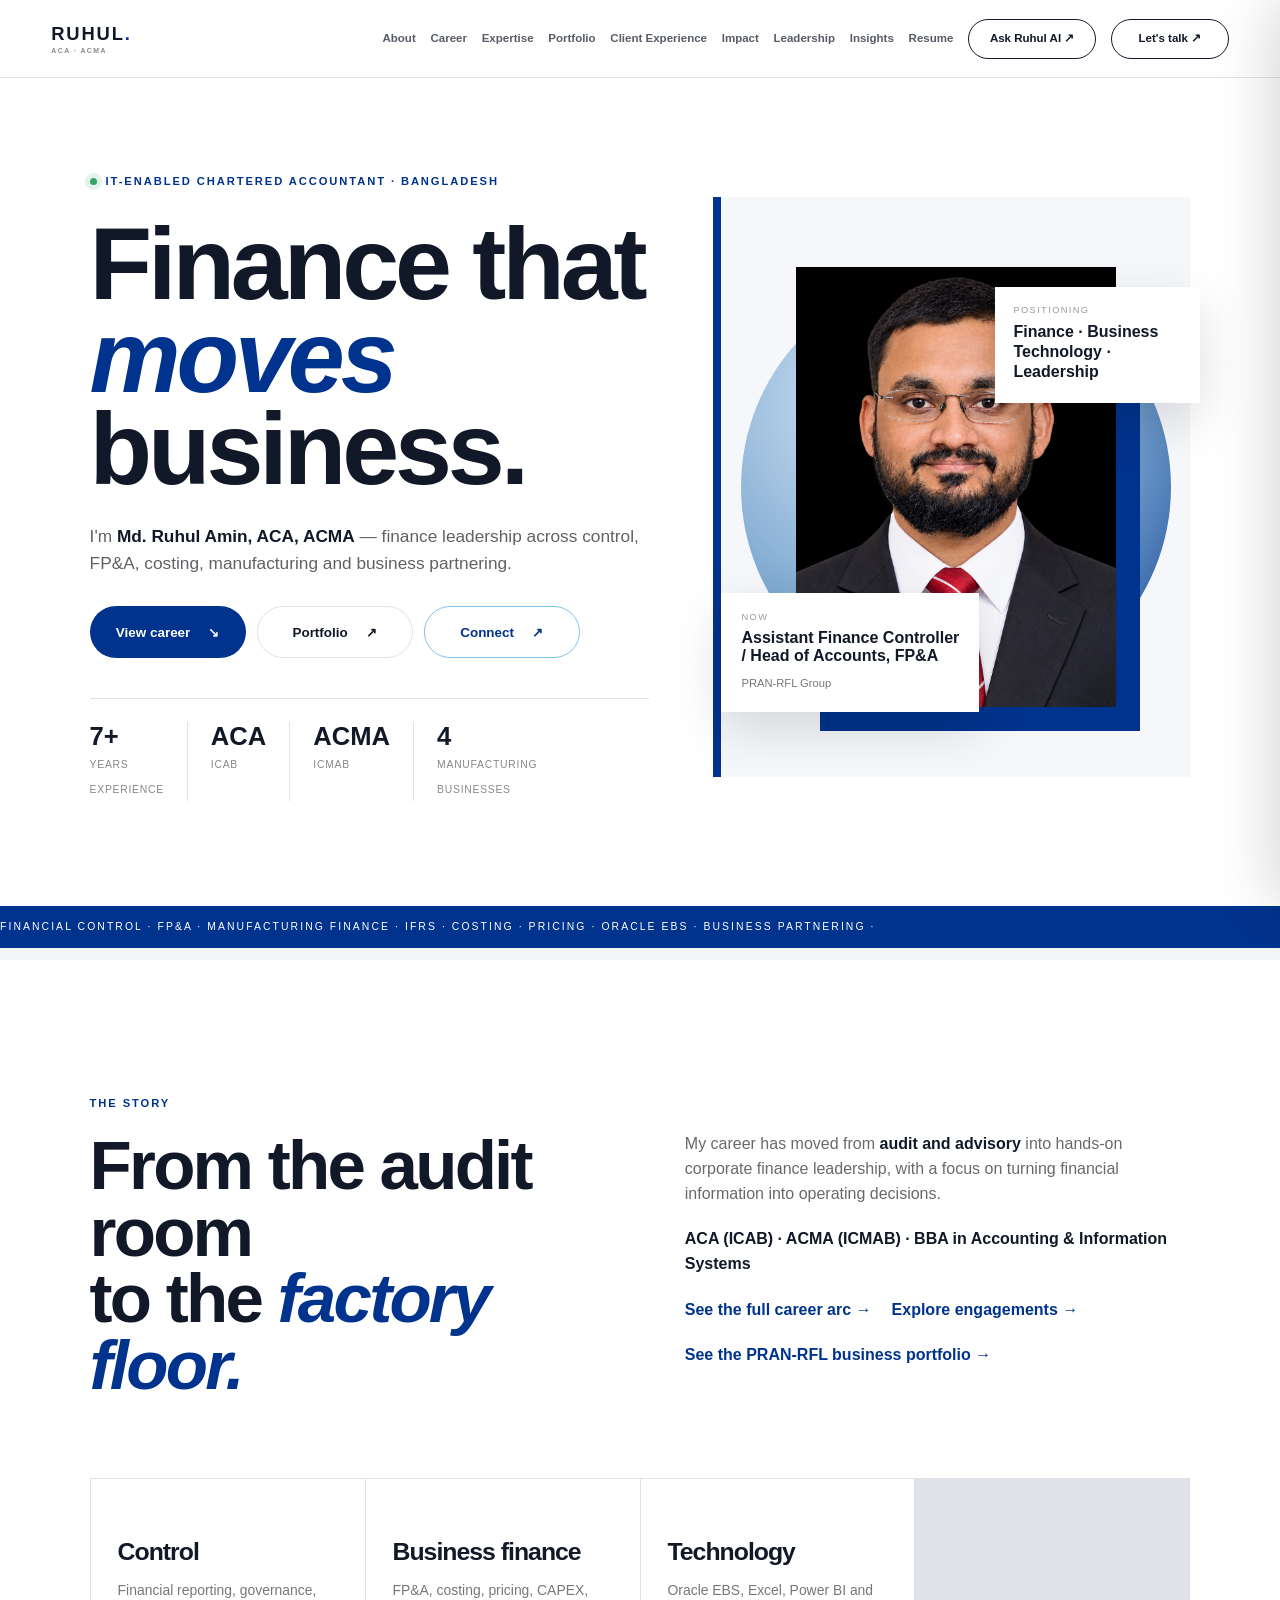
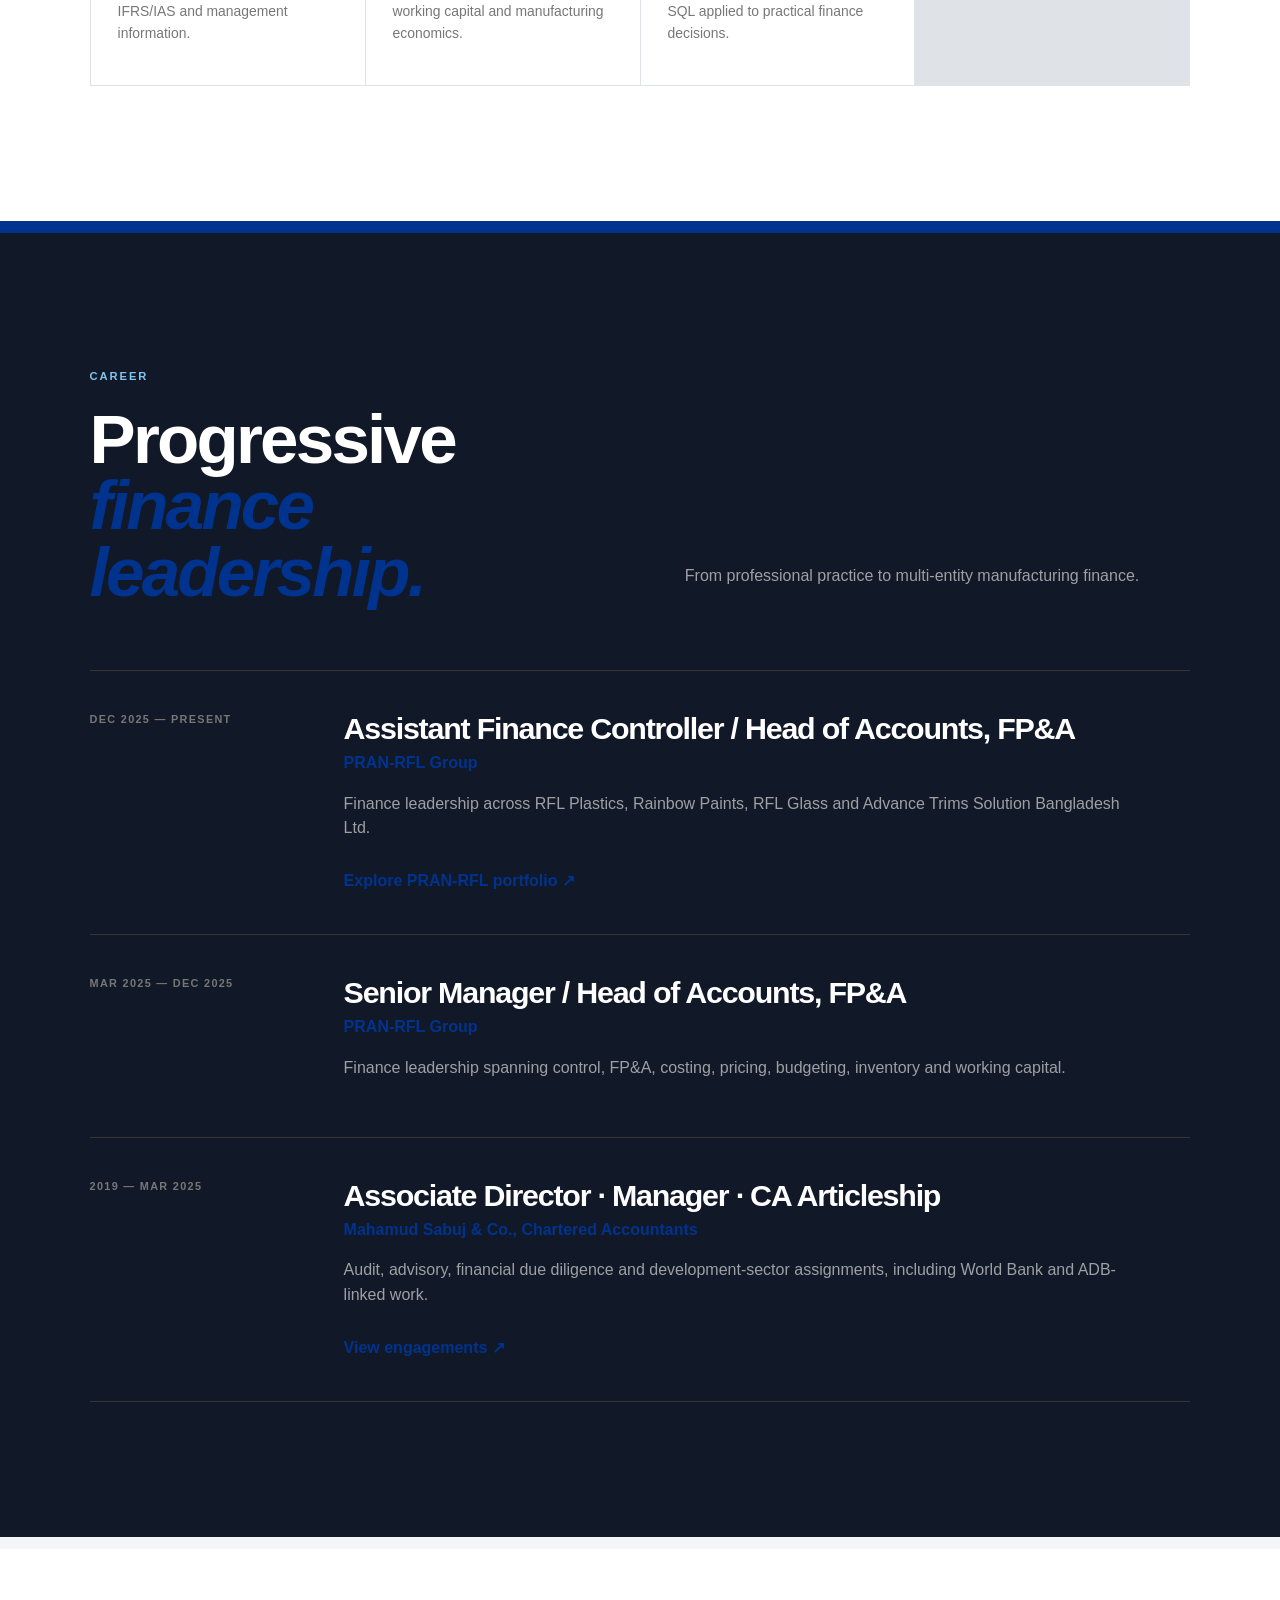
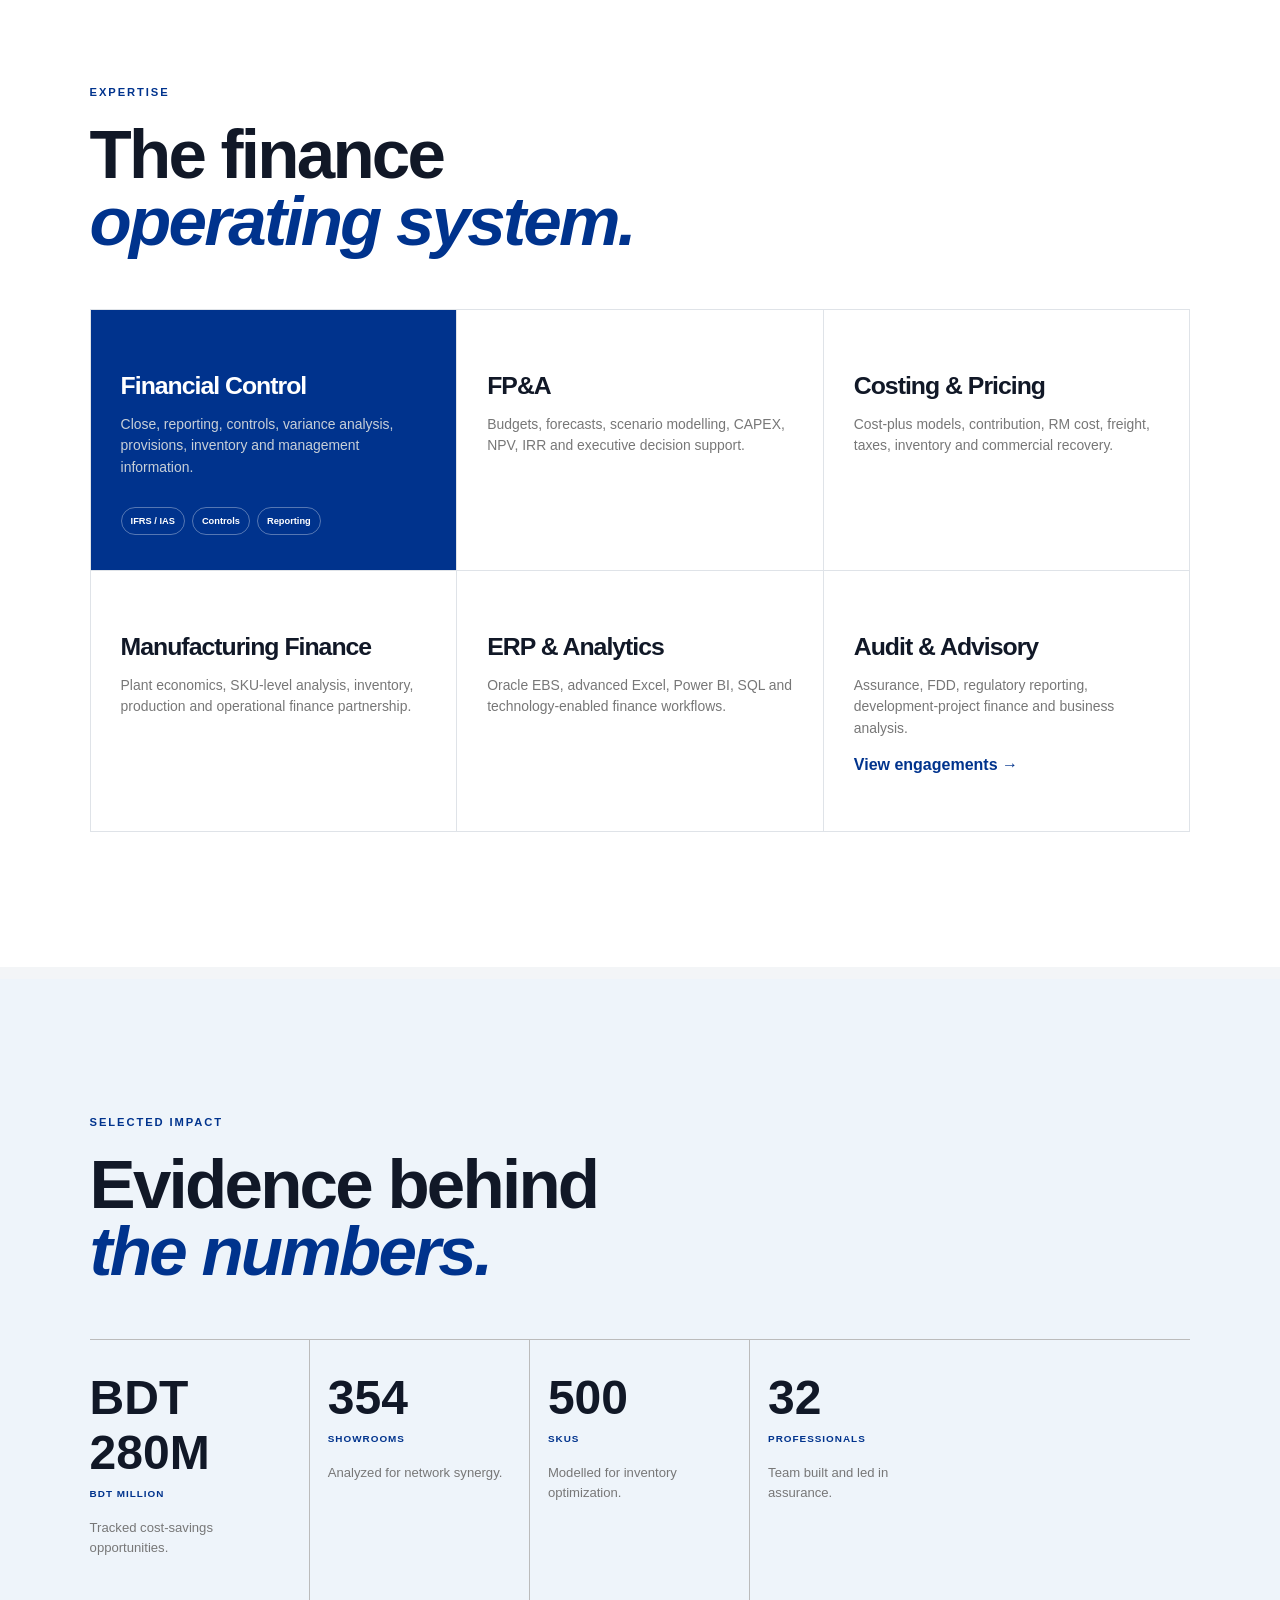
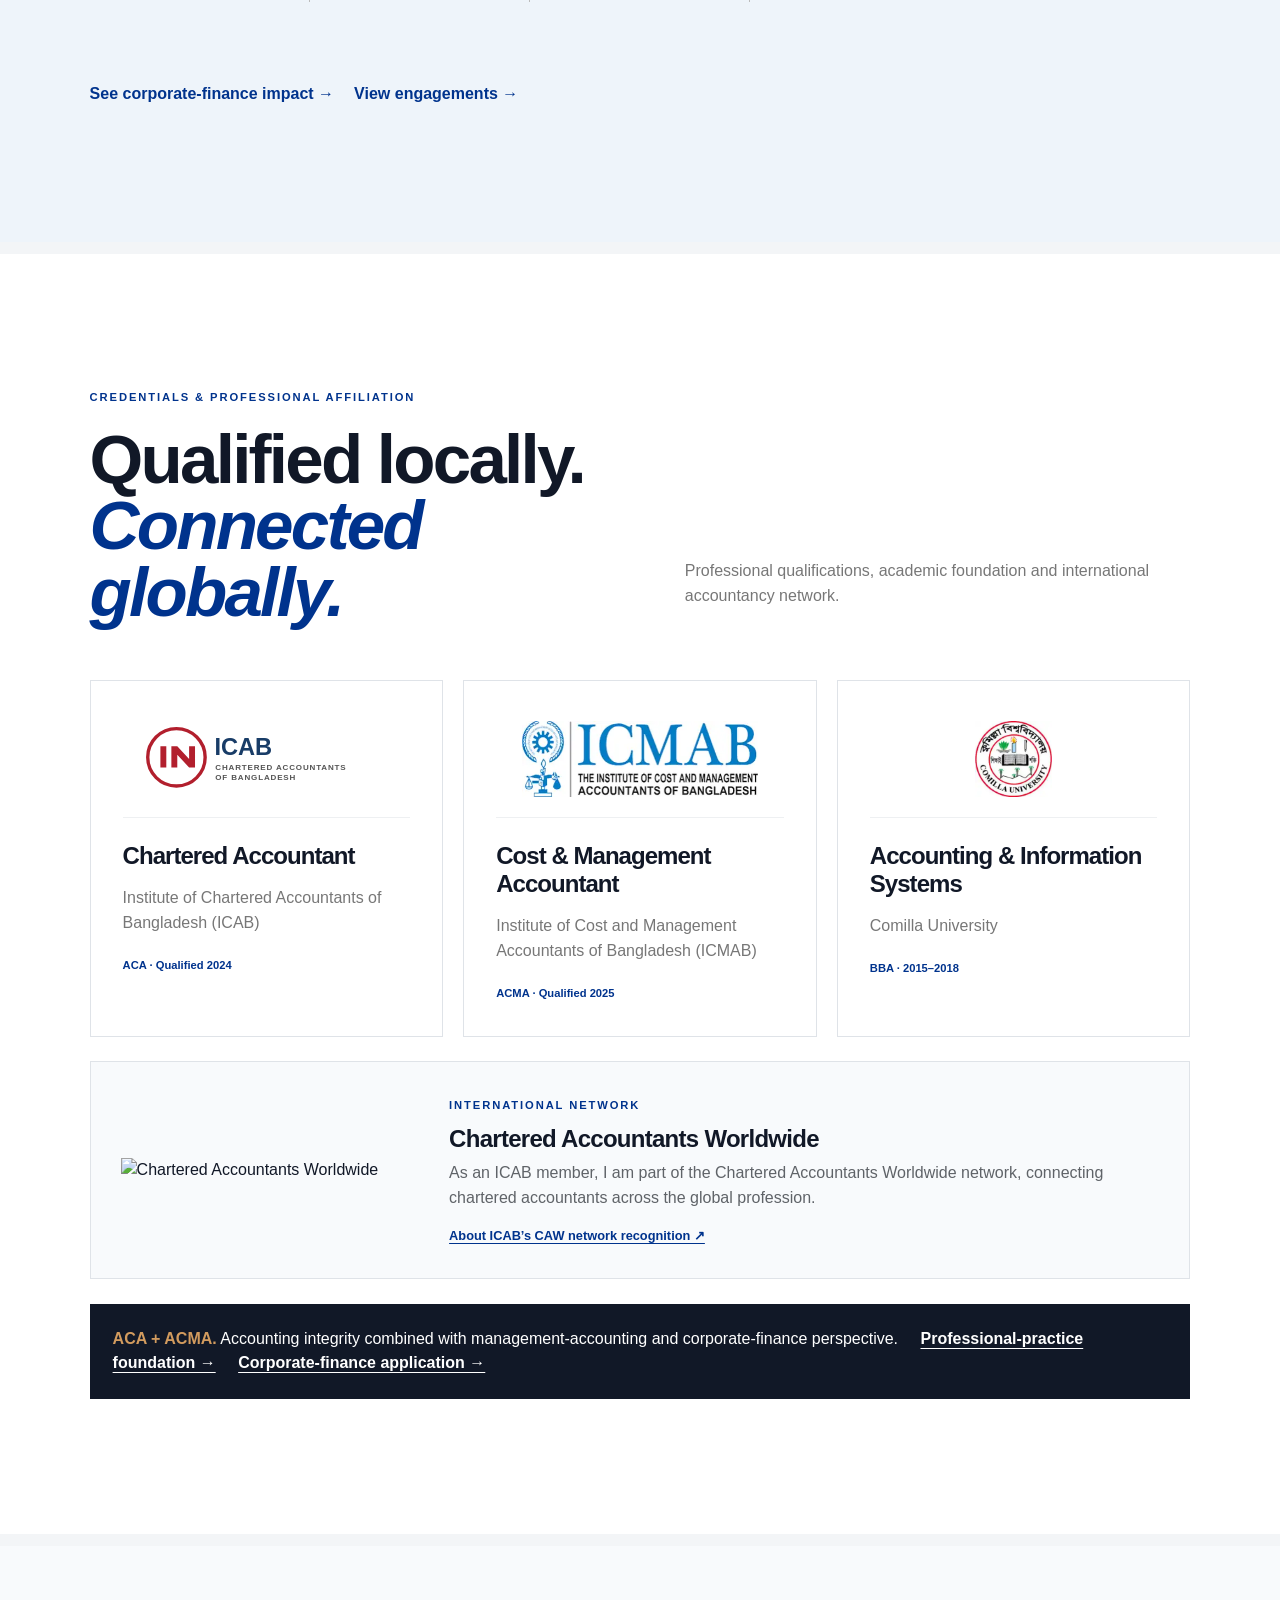
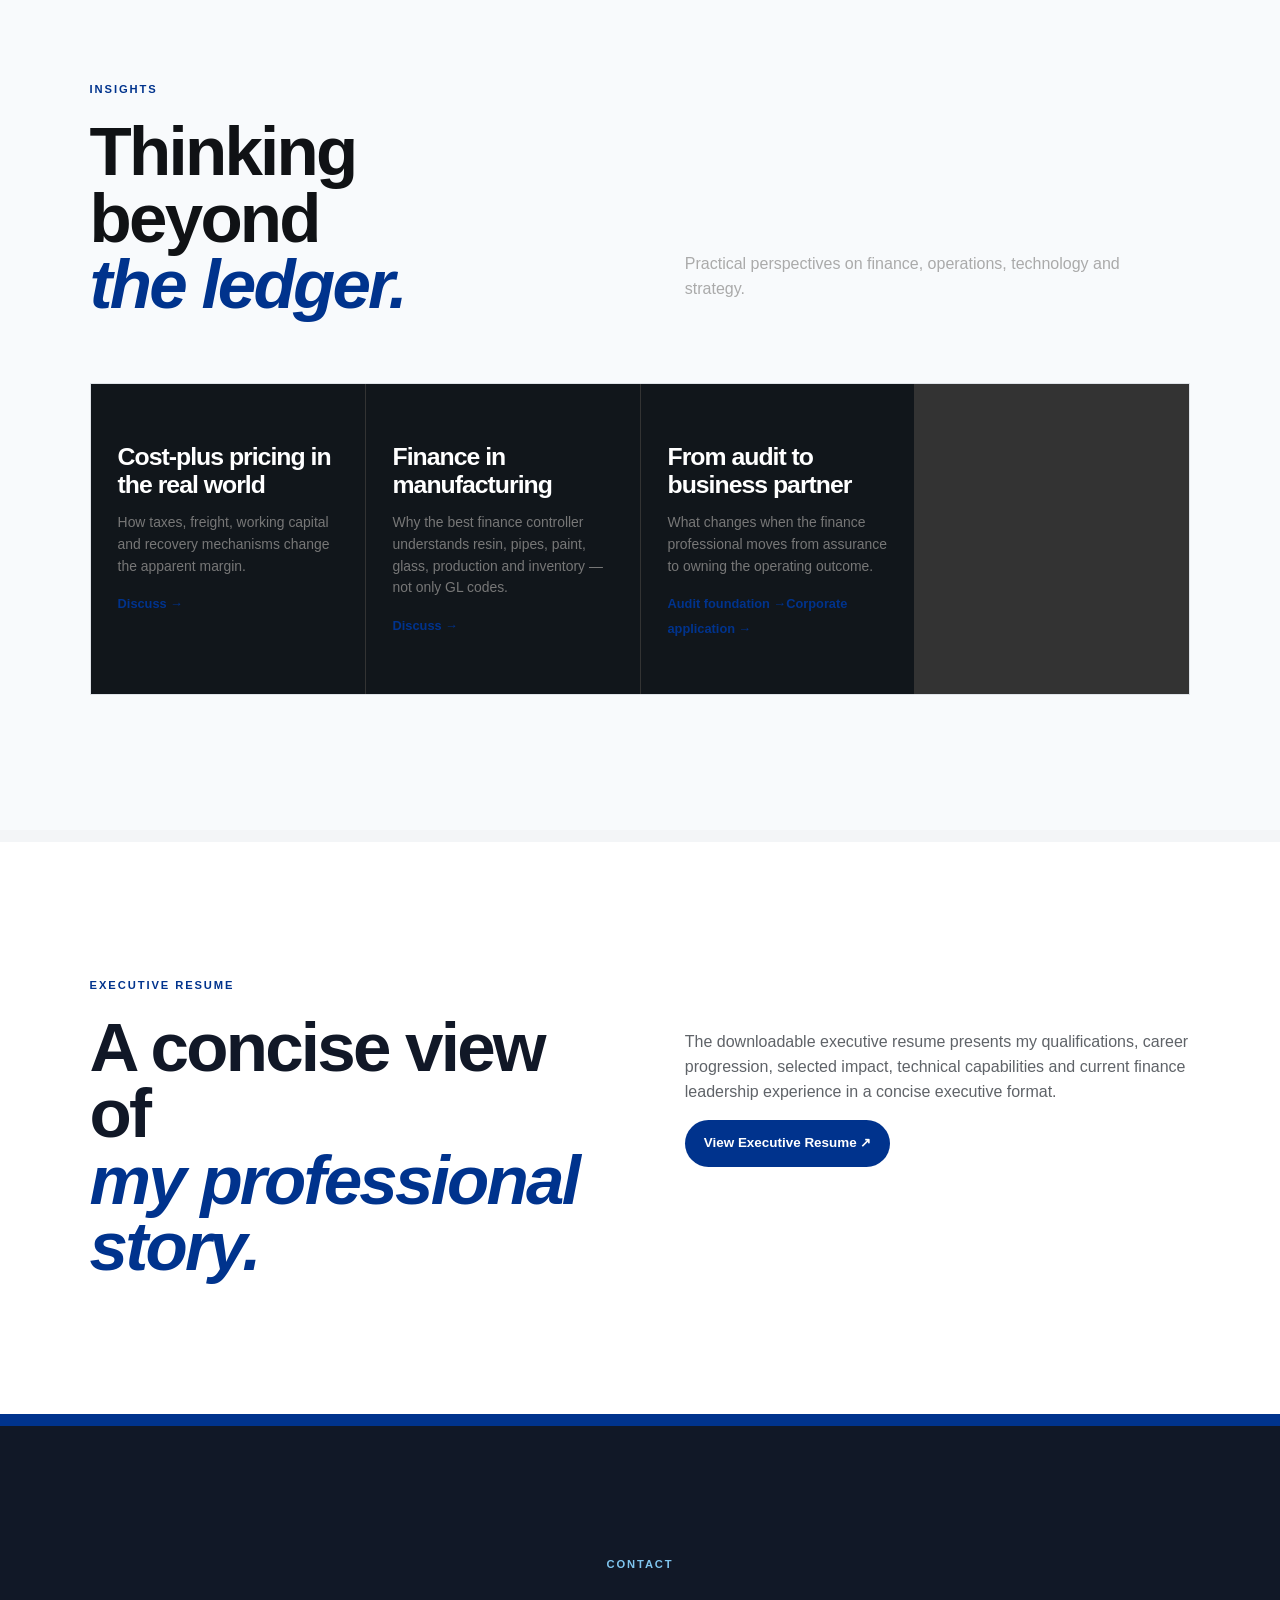
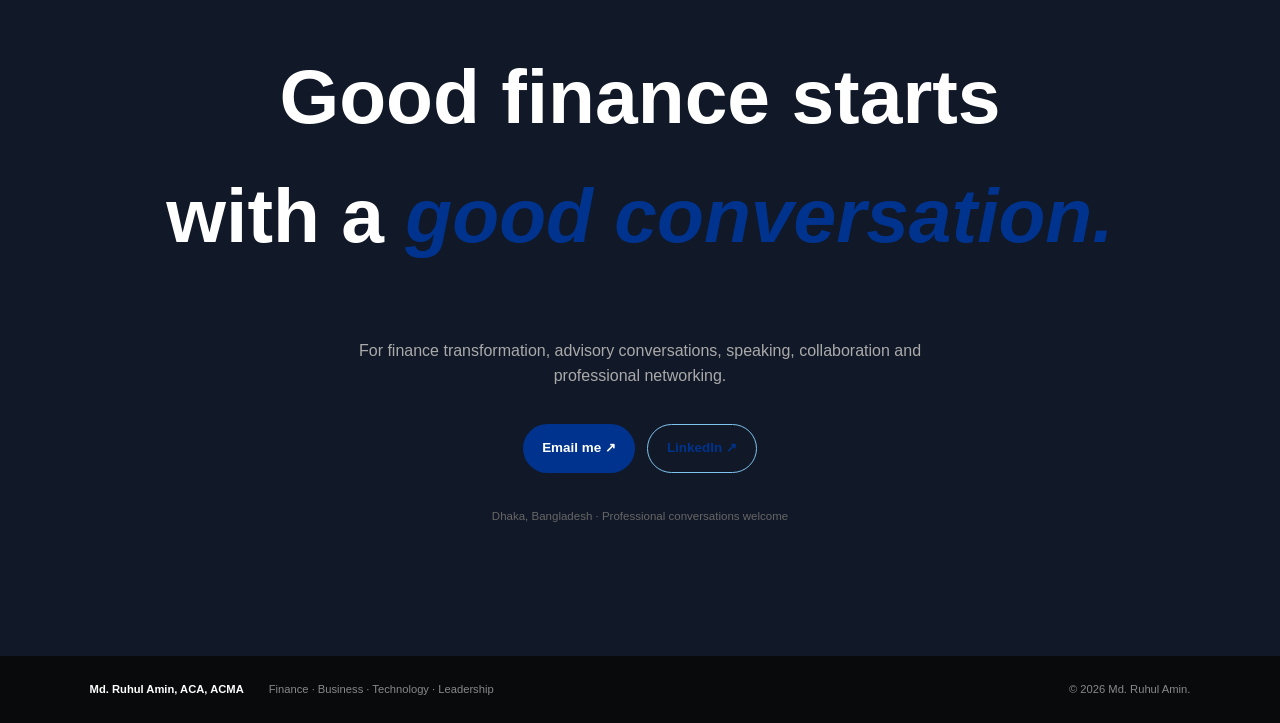
==== index.html @ 33e3e101 "Fix ICMAB logo using supplied optimized image" ====
<!doctype html><html lang="en"><head><meta charset="utf-8"><meta name="viewport" content="width=device-width,initial-scale=1"><title>Md. Ruhul Amin, ACA, ACMA | Finance • Business • Technology • Leadership</title><meta name="description" content="Md. Ruhul Amin, ACA, ACMA — IT-enabled finance leader, Assistant Finance Controller, FP&A and manufacturing finance professional."><link rel="stylesheet" href="styles.css"><style>
.relationship-links{display:flex;gap:20px;flex-wrap:wrap;margin-top:22px}
.timeline .text-link{display:inline-block;margin-top:12px;margin-right:18px}
.credential-note .text-link{margin-left:18px}
.portrait-card{background:#fff!important;display:flex!important;align-items:flex-end;justify-content:center;overflow:hidden}
@media(max-width:700px){.credential-note .text-link{display:block;margin:12px 0 0}}
</style></head><body><div class="progress"></div><header><a class="logo" href="#home">RUHUL<span>.</span><small>ACA · ACMA</small></a><button class="hamb">☰</button><nav><a href="#about">About</a><a href="#career">Career</a><a href="#expertise">Expertise</a><a href="portfolio.html">Portfolio</a><a href="clients.html">Client Experience</a><a href="#impact">Impact</a><a href="leadership.html">Leadership</a><a href="#insights">Insights</a><a href="#resume">Resume</a><a href="#" class="nav-btn ask-trigger">Ask Ruhul AI ↗</a><a href="#contact" class="nav-btn">Let's talk ↗</a></nav></header><main id="home">
<section class="hero"><div class="hero-copy"><div class="kicker"><span class="pulse"></span> IT-enabled Chartered Accountant · Bangladesh</div><h1>Finance that<br><i>moves</i> business.</h1><p class="hero-text">I'm <strong>Md. Ruhul Amin, ACA, ACMA</strong> — finance leadership across control, FP&A, costing, manufacturing and business partnering.</p><div class="actions"><a class="btn primary" href="#career">View career <b>↘</b></a><a class="btn ghost" href="portfolio.html">Portfolio <b>↗</b></a><a class="btn outline" href="#contact">Connect <b>↗</b></a></div><div class="proof"><div><b>7+</b><span>Years<br>experience</span></div><div><b>ACA</b><span>ICAB</span></div><div><b>ACMA</b><span>ICMAB</span></div><div><b>4</b><span>Manufacturing<br>businesses</span></div></div></div><div class="hero-art"><div class="orb"></div><div class="gridlines"></div><div class="portrait portrait-card"><img src="assets/Ruhul.png?v=20261008" loading="eager" decoding="async" alt="Md. Ruhul Amin, ACA, ACMA"></div><div class="floating f1"><small>NOW</small><b>Assistant Finance Controller<br>/ Head of Accounts, FP&amp;A</b><span>PRAN-RFL Group</span></div><div class="floating f2"><small>POSITIONING</small><b>Finance · Business<br>Technology · Leadership</b></div></div></section>
<section class="marquee"><div>FINANCIAL CONTROL · FP&A · MANUFACTURING FINANCE · IFRS · COSTING · PRICING · ORACLE EBS · BUSINESS PARTNERING ·</div></section>
<section id="about" class="section about"><div class="eyebrow">The story</div><div class="two-col"><div><h2>From the audit room<br>to the <em>factory floor.</em></h2></div><div class="body-copy"><p>My career has moved from <strong>audit and advisory</strong> into hands-on corporate finance leadership, with a focus on turning financial information into operating decisions.</p><p><strong>ACA (ICAB) · ACMA (ICMAB) · BBA in Accounting & Information Systems</strong></p><div class="relationship-links"><a class="text-link" href="#career">See the full career arc →</a><a class="text-link" href="clients.html">Explore engagements →</a><a class="text-link" href="portfolio.html">See the PRAN-RFL business portfolio →</a></div></div></div><div class="story-cards"><article><h3>Control</h3><p>Financial reporting, governance, IFRS/IAS and management information.</p></article><article><h3>Business finance</h3><p>FP&A, costing, pricing, CAPEX, working capital and manufacturing economics.</p></article><article><h3>Technology</h3><p>Oracle EBS, Excel, Power BI and SQL applied to practical finance decisions.</p></article></div></section>
<section id="career" class="section dark"><div class="eyebrow">Career</div><div class="section-head"><h2>Progressive<br><em>finance leadership.</em></h2><p>From professional practice to multi-entity manufacturing finance.</p></div><div class="timeline">
<article><div class="year">DEC 2025 — PRESENT</div><div><h3>Assistant Finance Controller / Head of Accounts, FP&amp;A</h3><h4>PRAN-RFL Group</h4><p>Finance leadership across RFL Plastics, Rainbow Paints, RFL Glass and Advance Trims Solution Bangladesh Ltd.</p><a class="text-link" href="portfolio.html">Explore PRAN-RFL portfolio ↗</a></div></article>
<article><div class="year">MAR 2025 — DEC 2025</div><div><h3>Senior Manager / Head of Accounts, FP&amp;A</h3><h4>PRAN-RFL Group</h4><p>Finance leadership spanning control, FP&amp;A, costing, pricing, budgeting, inventory and working capital.</p></div></article>
<article><div class="year">2019 — MAR 2025</div><div><h3>Associate Director · Manager · CA Articleship</h3><h4>Mahamud Sabuj &amp; Co., Chartered Accountants</h4><p>Audit, advisory, financial due diligence and development-sector assignments, including World Bank and ADB-linked work.</p><a class="text-link" href="clients.html">View engagements ↗</a></div></article>
</div></section><section id="expertise" class="section expertise"><div class="eyebrow">Expertise</div><h2>The finance<br><em>operating system.</em></h2><div class="expert-grid"><article class="featured"><h3>Financial Control</h3><p>Close, reporting, controls, variance analysis, provisions, inventory and management information.</p><div class="tags"><b>IFRS / IAS</b><b>Controls</b><b>Reporting</b></div></article><article><h3>FP&A</h3><p>Budgets, forecasts, scenario modelling, CAPEX, NPV, IRR and executive decision support.</p></article><article><h3>Costing & Pricing</h3><p>Cost-plus models, contribution, RM cost, freight, taxes, inventory and commercial recovery.</p></article><article><h3>Manufacturing Finance</h3><p>Plant economics, SKU-level analysis, inventory, production and operational finance partnership.</p></article><article><h3>ERP & Analytics</h3><p>Oracle EBS, advanced Excel, Power BI, SQL and technology-enabled finance workflows.</p></article><article><h3>Audit & Advisory</h3><p>Assurance, FDD, regulatory reporting, development-project finance and business analysis.</p><a class="text-link" href="clients.html">View engagements →</a></article></div></section>
<section id="impact" class="section impact"><div class="eyebrow">Selected impact</div><h2>Evidence behind<br><em>the numbers.</em></h2><div class="impact-grid">
<article><b data-count="280">0</b><span>BDT million</span><p>Tracked cost-savings opportunities.</p></article>
<article><b data-count="354">0</b><span>showrooms</span><p>Analyzed for network synergy.</p></article>
<article><b data-count="500">0</b><span>SKUs</span><p>Modelled for inventory optimization.</p></article>
<article><b data-count="32">0</b><span>professionals</span><p>Team built and led in assurance.</p></article>
</div><div class="relationship-links"><a class="text-link" href="portfolio.html">See corporate-finance impact →</a><a class="text-link" href="clients.html">View engagements →</a></div></section><section class="section credentials" id="credentials"><div class="eyebrow">Credentials & professional affiliation</div><div class="credential-head"><h2>Qualified locally.<br><em>Connected globally.</em></h2><p>Professional qualifications, academic foundation and international accountancy network.</p></div><div class="credential-grid credential-logo-grid"><article><div class="credential-logo credential-logo-icab" role="img" aria-label="ICAB — Chartered Accountants of Bangladesh"><svg viewBox="0 0 300 90" aria-hidden="true" focusable="false"><circle cx="43" cy="43" r="34" fill="none" stroke="#b21f2d" stroke-width="4"/><path d="M24 55V30h7v25zm13 0V30h7l14 15V30h7v25h-7L44 40v15z" fill="#b21f2d"/><text x="88" y="40" font-family="Arial,sans-serif" font-size="28" font-weight="800" fill="#183c67">ICAB</text><text x="89" y="58" font-family="Arial,sans-serif" font-size="9.5" font-weight="700" letter-spacing="1" fill="#555">CHARTERED ACCOUNTANTS</text><text x="89" y="70" font-family="Arial,sans-serif" font-size="9.5" font-weight="700" letter-spacing="1" fill="#555">OF BANGLADESH</text></svg></div><h3>Chartered Accountant</h3><p>Institute of Chartered Accountants of Bangladesh (ICAB)</p><b>ACA · Qualified 2024</b></article><article><div class="credential-logo credential-logo-icmab"><img src="[data-uri]" alt="ICMAB — The Institute of Cost and Management Accountants of Bangladesh" loading="lazy" style="width:100%;max-width:430px;max-height:76px;object-fit:contain"></div><h3>Cost & Management Accountant</h3><p>Institute of Cost and Management Accountants of Bangladesh (ICMAB)</p><b>ACMA · Qualified 2025</b></article><article><div class="credential-logo credential-logo-cou"><img src="[data-uri]" alt="Comilla University official logo" loading="lazy"></div><h3>Accounting & Information Systems</h3><p>Comilla University</p><b>BBA · 2015–2018</b></article></div><div class="caw-membership"><div class="caw-logo"><img src="https://www.icam.mw/wp-content/uploads/2020/05/CAW-logo-horizontal-RGB-1.png" alt="Chartered Accountants Worldwide" loading="lazy"></div><div class="caw-copy"><span class="eyebrow">International network</span><h3>Chartered Accountants Worldwide</h3><p>As an ICAB member, I am part of the Chartered Accountants Worldwide network, connecting chartered accountants across the global profession.</p><a href="https://www.icab.org.bd/page/recognition-of-icab-membership-by-caw" target="_blank" rel="noopener noreferrer">About ICAB’s CAW network recognition ↗</a></div></div><div class="credential-note"><strong>ACA + ACMA.</strong> Accounting integrity combined with management-accounting and corporate-finance perspective. <a class="text-link" href="clients.html">Professional-practice foundation →</a> <a class="text-link" href="portfolio.html">Corporate-finance application →</a></div></section>
<section id="insights" class="section insights"><div class="eyebrow">Insights</div><div class="section-head"><h2>Thinking beyond<br><em>the ledger.</em></h2><p>Practical perspectives on finance, operations, technology and strategy.</p></div><div class="insight-grid"><article><h3>Cost-plus pricing in the real world</h3><p>How taxes, freight, working capital and recovery mechanisms change the apparent margin.</p><a href="#contact">Discuss →</a></article><article><h3>Finance in manufacturing</h3><p>Why the best finance controller understands resin, pipes, paint, glass, production and inventory — not only GL codes.</p><a href="#contact">Discuss →</a></article><article><h3>From audit to business partner</h3><p>What changes when the finance professional moves from assurance to owning the operating outcome.</p><a href="clients.html">Audit foundation →</a><a href="portfolio.html">Corporate application →</a></article></div></section>
<section id="resume" class="section resume-section"><div class="eyebrow">Executive resume</div><div class="resume-grid"><div><h2>A concise view of<br><em>my professional story.</em></h2></div><div class="resume-copy"><p>The downloadable executive resume presents my qualifications, career progression, selected impact, technical capabilities and current finance leadership experience in a concise executive format.</p><a class="btn primary" href="https://drive.google.com/file/d/1ehBtTkFlFZ94nSfdqr4QObmTV97o98Dv/view?usp=drivesdk" target="_blank" rel="noopener noreferrer">View Executive Resume ↗</a></div></div></section>
<section id="contact" class="contact"><div class="eyebrow">Contact</div><h2>Good finance starts<br>with a <em>good conversation.</em></h2><p>For finance transformation, advisory conversations, speaking, collaboration and professional networking.</p><div class="contact-actions"><a class="btn primary" href="mailto:hello@ruhul.bd">Email me ↗</a><a class="btn outline" href="https://www.linkedin.com/" target="_blank">LinkedIn ↗</a></div><div class="contact-meta">Dhaka, Bangladesh · Professional conversations welcome</div></section></main><footer><div><strong>Md. Ruhul Amin, ACA, ACMA</strong><span>Finance · Business · Technology · Leadership</span></div><span>© 2026 Md. Ruhul Amin.</span></footer><div class="modal" id="modal"><div class="modal-box"><button id="close">×</button><div id="modalBody"></div></div></div><script src="script.js"></script><div id="askBackdrop" class="ask-backdrop" aria-hidden="true"></div>
<aside id="askDrawer" class="ask-drawer" aria-label="Ask Ruhul AI">
  <div class="ask-drawer-head">
    <div class="ask-drawer-title">
      <div class="ask-drawer-icon">AI</div>
      <div><strong>Ask Ruhul AI</strong><small>Professional profile assistant</small></div>
    </div>
    <div style="display:flex;align-items:center">
      <span id="askDrawerStatus" class="ask-drawer-status">CHECKING…</span>
      <button id="askDrawerClose" class="ask-drawer-close" aria-label="Close Ask Ruhul AI">×</button>
    </div>
  </div>
  <div class="ask-drawer-intro"><p>Hello. I’m Ruhul’s professional profile assistant. Ask about my experience, finance capabilities, leadership, PRAN-RFL portfolio, audit/advisory background or areas of expertise.</p></div>
  <div class="ask-drawer-prompts" aria-label="Suggested questions">
    <button type="button" data-ask-question="What are Ruhul’s strongest finance capabilities?">Finance capabilities</button>
    <button type="button" data-ask-question="What is Ruhul’s current finance leadership role?">Current role</button>
    <button type="button" data-ask-question="Tell me about Ruhul’s PRAN-RFL experience.">PRAN-RFL</button>
    <button type="button" data-ask-question="How strong is his audit, FDD and advisory background?">Audit & FDD</button>
  </div>
  <div id="askDrawerMessages" class="ask-drawer-messages">
    <div class="ask-drawer-msg bot">I answer from Ruhul’s published professional profile and distinguish documented experience from information that is not publicly stated.</div>
  </div>
  <form id="askDrawerForm" class="ask-drawer-form">
    <input id="askDrawerInput" autocomplete="off" placeholder="Ask about Ruhul’s profile…" required>
    <button type="submit">Ask</button>
  </form>
  <div class="ask-drawer-foot">AI-generated answers are based on Ruhul’s published professional profile. Confidential or role-specific information is not disclosed.</div>
</aside>
<script src="ask-drawer.js"></script></body></html>
---- styles.css ----
:root{--ink:#101215;--paper:#f5f3ee;--muted:#6b6e72;--line:#d9d7d0;--gold:#b87835;--blue:#193a59;--serif:"Playfair Display",Georgia,serif;--sans:"DM Sans",Arial,sans-serif;--head:"Manrope",Arial,sans-serif}*{box-sizing:border-box}html{scroll-behavior:smooth}body{margin:0;background:var(--paper);color:var(--ink);font-family:var(--sans);line-height:1.55}a{text-decoration:none;color:inherit}button{font-family:inherit}.progress{position:fixed;top:0;left:0;height:3px;background:var(--gold);width:0;z-index:100}header{height:78px;position:sticky;top:0;z-index:50;display:flex;align-items:center;justify-content:space-between;padding:0 6vw;background:#f5f3eeeF;backdrop-filter:blur(15px);border-bottom:1px solid var(--line)}.logo{font-family:var(--head);font-weight:800;font-size:1.15rem;letter-spacing:.1em}.logo span{color:var(--gold)}.logo small{display:block;font-size:.43rem;letter-spacing:.22em;color:#888;margin-top:-2px}nav{display:flex;gap:25px;align-items:center;font-size:.84rem;font-weight:600}nav a{opacity:.7}nav a:hover{opacity:1}.nav-btn{padding:9px 17px;border:1px solid var(--ink);border-radius:999px;opacity:1}.hamb{display:none;border:0;background:none;font-size:1.5rem}.hero{min-height:calc(100vh - 78px);padding:70px 7vw;display:grid;grid-template-columns:1.08fr .92fr;gap:5vw;align-items:center;overflow:hidden}.kicker,.eyebrow{font-size:.7rem;text-transform:uppercase;letter-spacing:.17em;font-weight:800;color:var(--gold)}.kicker{display:flex;gap:9px;align-items:center}.pulse{width:7px;height:7px;border-radius:50%;background:#32a46a;box-shadow:0 0 0 5px #32a46a22}.hero h1{font:700 clamp(4rem,8vw,8rem)/.9 var(--serif);letter-spacing:-.055em;margin:28px 0}.hero h1 i,h2 em{color:var(--gold);font-weight:600}.hero-text{max-width:680px;color:#5f6265;font-size:1.08rem}.hero-text strong{color:var(--ink)}.actions{display:flex;gap:11px;margin:30px 0}.btn{display:inline-flex;align-items:center;gap:18px;padding:13px 19px;border-radius:999px;font-weight:700;font-size:.84rem}.btn.primary{background:var(--ink);color:#fff}.btn.ghost,.btn.outline{border:1px solid var(--line)}.btn.outline{border-color:#555;color:#fff}.proof{display:flex;border-top:1px solid var(--line);margin-top:40px;padding-top:23px}.proof div{padding:0 23px;border-right:1px solid var(--line)}.proof div:first-child{padding-left:0}.proof div:last-child{border:0}.proof b{font:700 1.6rem var(--head);display:block}.proof span{font-size:.65rem;text-transform:uppercase;color:#888;letter-spacing:.07em}.hero-art{min-height:580px;position:relative;display:grid;place-items:center}.orb{position:absolute;width:430px;height:430px;border-radius:50%;background:radial-gradient(circle at 35% 30%,#d5b58d,#8d633d 55%,#1a2530)}.gridlines{position:absolute;inset:8%;background:linear-gradient(90deg,transparent 49%,#fff2 50%,transparent 51%),linear-gradient(transparent 49%,#fff2 50%,transparent 51%);background-size:42px 42px;opacity:.35;transform:rotate(8deg)}.portrait{width:320px;height:440px;position:relative;z-index:2;background:linear-gradient(145deg,#c7c5bd,#696a6b);overflow:hidden;box-shadow:30px 30px 0 #101215}.initials{height:100%;display:grid;place-items:center;color:#eee;font:700 7rem var(--serif);opacity:.8}.photo-note{position:absolute;bottom:15px;left:15px;color:#fff;font-size:.55rem;letter-spacing:.15em}.floating{position:absolute;z-index:4;background:#fff;padding:17px 20px;box-shadow:0 18px 50px #0002}.floating small{display:block;color:#999;font-size:.58rem;letter-spacing:.15em}.floating b{display:block;font:600 1rem var(--serif);margin:5px 0}.floating span{font-size:.7rem;color:#777}.f1{left:0;bottom:65px}.f2{right:0;top:90px}.marquee{overflow:hidden;background:var(--ink);color:#fff;padding:13px 0;font-size:.65rem;letter-spacing:.2em;white-space:nowrap}.marquee div{animation:slide 25s linear infinite}@keyframes slide{to{transform:translateX(-40%)}}.section{padding:115px 7vw}.eyebrow{margin-bottom:20px}.two-col,.section-head,.credential-head{display:grid;grid-template-columns:1fr 1fr;gap:7vw}.two-col h2,.section h2{font:600 clamp(3rem,5.4vw,6rem)/.96 var(--serif);letter-spacing:-.045em;margin:0}.body-copy{max-width:600px;color:#676a6d;font-size:1rem}.body-copy p{margin:0 0 20px}.body-copy strong{color:var(--ink)}.text-link{color:var(--gold);font-weight:700}.story-cards{display:grid;grid-template-columns:repeat(4,1fr);gap:1px;background:var(--line);margin-top:80px;border:1px solid var(--line)}.story-cards article{background:var(--paper);padding:27px}.story-cards span,.expert-grid span,.insight-grid span{font-size:.68rem;color:var(--gold);font-weight:800}.story-cards h3,.expert-grid h3,.insight-grid h3{font:600 1.55rem var(--serif);margin:32px 0 8px}.story-cards p,.expert-grid p,.insight-grid p{color:#777;font-size:.87rem}.dark{background:var(--ink);color:#fff}.dark .eyebrow{color:#c89255}.section-head{align-items:end;margin-bottom:65px}.section-head p{color:#9ea0a3;max-width:460px}.timeline{border-top:1px solid #333}.timeline article{display:grid;grid-template-columns:190px 1fr;gap:5vw;padding:40px 0;border-bottom:1px solid #333}.year{color:#777;font-size:.68rem;letter-spacing:.12em;font-weight:800}.timeline h3{font:600 1.9rem var(--serif);margin:0}.timeline h4{color:#c89255;margin:5px 0 15px}.timeline p{color:#9ea0a3;max-width:800px}.timeline button{background:none;color:#fff;border:0;border-bottom:1px solid #777;padding:5px 0;cursor:pointer}.expertise h2,.impact h2{margin-bottom:55px}.expert-grid{display:grid;grid-template-columns:repeat(3,1fr);gap:1px;background:var(--line);border:1px solid var(--line)}.expert-grid article{background:var(--paper);padding:30px;min-height:260px}.expert-grid .featured{background:var(--blue);color:#fff}.expert-grid .featured p{color:#c8d0d8}.tags{display:flex;gap:7px;flex-wrap:wrap;margin-top:28px}.tags b{font-size:.58rem;border:1px solid #ffffff55;border-radius:99px;padding:6px 9px}.impact{background:#e6e3db}.impact-grid{display:grid;grid-template-columns:repeat(5,1fr);border-top:1px solid #bbb;margin-bottom:80px}.impact-grid article{padding:30px 18px;border-right:1px solid #bbb}.impact-grid article:first-child{padding-left:0}.impact-grid article:last-child{border:0}.impact-grid b{font:700 3rem var(--head);display:block}.impact-grid span{color:var(--gold);text-transform:uppercase;font-size:.62rem;font-weight:800;letter-spacing:.1em}.impact-grid p{color:#777;font-size:.82rem}.case-grid{display:grid;grid-template-columns:repeat(3,1fr);gap:20px}.case-grid article{background:#f5f3ee;padding:25px;border:1px solid #d2cfc7}.case-grid small{color:var(--gold);font-size:.62rem;letter-spacing:.12em}.case-grid h3{font:600 1.5rem var(--serif)}.leadership{background:#f9f8f5}.leadership-grid{display:grid;grid-template-columns:repeat(4,1fr);gap:20px;margin-top:65px}.leadership-grid article{border-top:1px solid var(--ink);padding-top:20px}.leadership-grid b{color:var(--gold)}.leadership-grid h3{font:600 1.25rem var(--serif)}.leadership-grid p{font-size:.8rem;color:#777}.credentials{background:var(--paper)}.credential-head{align-items:end;margin-bottom:55px}.credential-head p{color:#777}.credential-grid{display:grid;grid-template-columns:repeat(3,1fr);gap:20px}.credential-grid article{border:1px solid var(--line);padding:32px}.seal{width:65px;height:65px;border:1px solid var(--gold);border-radius:50%;display:grid;place-items:center;font:700 1rem var(--serif);color:var(--gold)}.credential-grid h3{font:600 1.5rem var(--serif);margin-bottom:5px}.credential-grid p{color:#777}.credential-grid b{font-size:.7rem;color:var(--gold)}.credential-note{margin-top:25px;background:var(--ink);color:#fff;padding:23px}.credential-note strong{color:#d29b5e}.insights{background:#11161b;color:#fff}.insights .section-head p{color:#aaa}.insight-grid{display:grid;grid-template-columns:repeat(4,1fr);gap:1px;background:#333}.insight-grid article{padding:27px;background:#11161b;min-height:310px}.insight-grid a{color:#c89255;font-size:.8rem;font-weight:700}.future{background:linear-gradient(130deg,#c69a69,#1a2c3d);color:#fff}.future-card{max-width:1100px;margin:auto}.future .eyebrow{color:#eee}.future h2{font-size:clamp(3.2rem,6vw,6.5rem)}.future p{max-width:650px;color:#eef1f3}.roadmap{display:flex;align-items:center;gap:20px;margin-top:45px;font-weight:800}.roadmap i{font-style:normal;color:#e2b57d}.contact{background:#0d1013;color:#fff;text-align:center;padding:130px 7vw}.contact .eyebrow{color:#c89255}.contact h2{font-size:clamp(3.2rem,6vw,6.5rem)}.contact p{max-width:650px;margin:25px auto;color:#aaa}.contact-actions{display:flex;justify-content:center;gap:12px;margin:35px}.contact-meta{font-size:.72rem;color:#666}footer{background:#080a0c;color:#888;padding:25px 7vw;display:flex;justify-content:space-between;font-size:.7rem}footer div{display:flex;gap:25px}footer strong{color:#fff}.modal{position:fixed;inset:0;background:#000b;display:none;place-items:center;z-index:100;padding:20px}.modal.show{display:grid}.modal-box{background:var(--paper);max-width:650px;width:100%;padding:45px;position:relative}.modal-box button{position:absolute;right:15px;top:8px;background:none;border:0;font-size:2rem;cursor:pointer}.modal-box h2{font:600 2.6rem var(--serif);margin:5px 0 20px}.modal-box li{margin:8px 0;color:#666}@media(max-width:900px){nav{display:none}.hamb{display:block}.hero{grid-template-columns:1fr}.hero-art{min-height:500px}.story-cards,.expert-grid,.leadership-grid,.credential-grid,.insight-grid{grid-template-columns:repeat(2,1fr)}.impact-grid{grid-template-columns:repeat(2,1fr)}.impact-grid article{border-bottom:1px solid #bbb}.case-grid{grid-template-columns:1fr}.two-col,.section-head,.credential-head{grid-template-columns:1fr}.section-head{gap:15px}.timeline article{grid-template-columns:1fr}.proof{flex-wrap:wrap;gap:15px}.proof div{margin-bottom:10px}}@media(max-width:600px){.section{padding:80px 6vw}.hero{padding:55px 6vw}.hero h1{font-size:4rem}.hero-art{min-height:430px}.portrait{width:250px;height:350px}.orb{width:330px;height:330px}.f1{left:-5px;bottom:25px}.f2{right:-5px;top:35px}.story-cards,.expert-grid,.leadership-grid,.credential-grid,.insight-grid,.impact-grid{grid-template-columns:1fr}.floating{padding:12px}.proof div{padding:0 13px}.roadmap{flex-wrap:wrap}footer{flex-direction:column;gap:10px}footer div{flex-direction:column;gap:4px}}

/* KPMG-inspired professional system: clean white space, blue hierarchy, strong separation. */
:root{--ink:#111827;--paper:#fff;--muted:#5f6368;--line:#dfe3e8;--gold:#00338D;--blue:#00338D;--serif:Arial,Helvetica,sans-serif;--sans:Arial,Helvetica,sans-serif;--head:Arial,Helvetica,sans-serif}
body{background:#fff;color:var(--ink);font-family:Arial,Helvetica,sans-serif}
header{background:#fffF;border-bottom:1px solid #dfe3e8}
.logo{font-family:Arial,Helvetica,sans-serif;font-weight:800}
.logo span,.kicker,.eyebrow,.text-link,.timeline h4,.impact-grid span,.credential-grid b,.insight-grid a{color:#00338D}
.hero{background:#fff;padding-top:95px;padding-bottom:105px}
.hero h1,.section h2,.timeline h3,.story-cards h3,.expert-grid h3,.insight-grid h3,.credential-grid h3,.modal-box h2{font-family:Arial,Helvetica,sans-serif;letter-spacing:-.04em}
.hero h1{font-weight:700}
.hero h1 i,h2 em{color:#00338D}
.hero-art{background:#f5f7fa;padding:30px;border-left:8px solid #00338D}
.orb{background:radial-gradient(circle at 35% 30%,#dbe9f7,#7ea9d1 55%,#00338D)}
.portrait{background:#fff!important;box-shadow:24px 24px 0 #00338D}
.portrait-card img{display:block;width:100%;height:100%;object-fit:cover;object-position:center top}
.marquee{background:#00338D}
.section{padding:135px 7vw;border-top:12px solid #f3f5f7}
.section:nth-of-type(even){background:#f8fafc}
.dark{background:#111827!important;border-top-color:#00338D}
.dark .eyebrow{color:#7fc5ef}
.expert-grid,.story-cards,.insight-grid{border:1px solid #dfe3e8}
.expert-grid .featured{background:#00338D}
.impact{background:#eef4fa!important}
.case-grid article,.credential-grid article,.value-grid article{background:#fff}
.leadership{background:#fff!important}
.future{background:linear-gradient(135deg,#00338D,#005EB8)!important}
.future .eyebrow{color:#fff}
.future h2 em{color:#d7efff}
.contact{background:#111827;border-top:12px solid #00338D}
.contact .eyebrow{color:#7fc5ef}
.btn.primary{background:#00338D}
 .btn.outline{border-color:#7fc5ef;color:#00338D}
.ask-nav{color:#00338D!important;font-weight:800}
.value-section{background:#f4f7fa!important}
.value-grid{border-color:#dfe3e8}
.value-proof{background:#00338D}
.ask-home{background:#fff!important}
.ask-home-grid{display:grid;grid-template-columns:1fr 1fr;gap:7vw;align-items:start}
.ask-home h2{margin:0}
.ask-home-copy{max-width:700px}
.ask-home-copy p{font-size:1.05rem;color:#5f6368}
.ask-prompts{display:grid;grid-template-columns:1fr 1fr;gap:10px;margin:30px 0}
.ask-prompts a{padding:17px 18px;border:1px solid #dfe3e8;background:#f8fafc;color:#111827;font-size:.82rem;font-weight:700}
.ask-prompts a:hover{border-color:#00338D;color:#00338D}
@media(max-width:900px){.ask-home-grid{grid-template-columns:1fr}.ask-prompts{grid-template-columns:1fr}.hero-art{border-left:0;border-top:8px solid #00338D}}
@media(max-width:600px){.section{padding:95px 6vw}.hero{padding-top:65px}.ask-prompts{grid-template-columns:1fr}}

/* Shared page-level treatment */
.client-hero,.portfolio-hero,.ask-hero{background:#00338D!important;color:#fff;border-bottom:12px solid #0091DA}
.client-hero .eyebrow,.portfolio-hero .eyebrow,.ask-hero .eyebrow{color:#d7efff}
.client-hero h1,.portfolio-hero h1,.ask-hero h1{font-family:Arial,Helvetica,sans-serif!important;font-weight:700!important}
.client-hero h1 em,.portfolio-hero h1 em,.ask-hero h1 em{color:#d7efff}
.clients-wrap,.portfolio-wrap,.ask-wrap{background:#fff}
.section-title{border-top:1px solid #dfe3e8;padding-top:35px;margin-top:100px}
.mobility,.client-list,.takeaways{border-top:12px solid #f3f5f7}

.resume-section{background:#fff!important;border-top:12px solid #f3f5f7}
.resume-grid{display:grid;grid-template-columns:1fr 1fr;gap:7vw;align-items:start}
.resume-copy{max-width:700px}
.resume-copy p{color:#5f6368}
.resume-note{padding:18px 20px;border-left:5px solid #00338D;background:#f5f7fa}
.resume-copy small{display:block;margin-top:14px;color:#777;font-size:.72rem}
.resume-copy code{background:#eef2f6;padding:2px 5px}
@media(max-width:800px){.resume-grid{grid-template-columns:1fr}}

/* Reliable portrait rendering across Cloudflare/browser deployments */
.hero-art .portrait-card{width:320px;height:440px;background:#fff!important;display:flex!important;align-items:center!important;justify-content:center!important;overflow:hidden!important;position:relative;z-index:2}
.hero-art .portrait-card img{display:block!important;width:100%!important;height:100%!important;max-width:none!important;object-fit:cover!important;object-position:center top!important;background:#fff!important}
@media(max-width:700px){.hero-art .portrait-card{width:min(78vw,320px);height:min(108vw,440px)}}

.credential-note .text-link{color:#fff;text-decoration:underline;text-underline-offset:4px}.credential-note .text-link:hover{color:#7fc5ef}

.insights .section-head h2{color:#101215}.insights .section-head h2 em{color:#00338D}

/* Ask Ruhul AI — right-side assistant drawer */
body.ask-drawer-open{overflow:hidden}
.ask-backdrop{position:fixed;inset:0;background:rgba(17,24,39,.28);backdrop-filter:blur(2px);opacity:0;visibility:hidden;transition:opacity .22s ease,visibility .22s ease;z-index:199}
.ask-backdrop.is-open{opacity:1;visibility:visible}
.ask-drawer{position:fixed;top:0;right:0;width:min(500px,94vw);height:100vh;background:#fff;box-shadow:-18px 0 55px rgba(0,0,0,.16);z-index:200;display:flex;flex-direction:column;transform:translateX(102%);transition:transform .28s cubic-bezier(.22,.61,.36,1);border-left:1px solid #dfe3e8}
.ask-drawer.is-open{transform:translateX(0)}
.ask-drawer-head{height:78px;flex:0 0 78px;padding:0 22px;border-bottom:1px solid #dfe3e8;display:flex;align-items:center;justify-content:space-between;background:#fff}
.ask-drawer-title{display:flex;align-items:center;gap:12px}.ask-drawer-icon{width:34px;height:34px;background:#00338D;color:#fff;display:grid;place-items:center;font-weight:800;font-size:.78rem}.ask-drawer-title strong{font:700 1rem Arial,Helvetica,sans-serif;display:block}.ask-drawer-title small{display:block;color:#777;font-size:.63rem;margin-top:2px}.ask-drawer-status{font-size:.58rem;font-weight:800;letter-spacing:.05em;color:#b05a3c;white-space:nowrap}.ask-drawer-status.is-ok{color:#2f7d4a}.ask-drawer-status.is-bad{color:#b05a3c}
.ask-drawer-close{width:34px;height:34px;border:0;background:transparent;color:#555;font-size:1.5rem;line-height:1;cursor:pointer;margin-left:14px}.ask-drawer-close:hover{background:#f3f5f7;color:#111827}
.ask-drawer-intro{padding:18px 22px 10px;background:#fafbfc;border-bottom:1px solid #eef0f2}.ask-drawer-intro p{margin:0;color:#5f6368;font-size:.78rem;line-height:1.55}
.ask-drawer-prompts{padding:14px 22px 8px;display:flex;gap:7px;overflow-x:auto;background:#fafbfc;border-bottom:1px solid #eef0f2}.ask-drawer-prompts button{flex:0 0 auto;border:1px solid #dfe3e8;background:#fff;color:#111827;padding:8px 11px;font-size:.65rem;font-weight:700;cursor:pointer}.ask-drawer-prompts button:hover{border-color:#00338D;color:#00338D}
.ask-drawer-messages{flex:1;overflow:auto;padding:22px;background:#f8fafc}.ask-drawer-msg{max-width:88%;padding:13px 15px;margin:0 0 12px;font-size:.78rem;line-height:1.6;white-space:pre-wrap}.ask-drawer-msg.bot{background:#fff;border:1px solid #dfe3e8;color:#111827}.ask-drawer-msg.user{margin-left:auto;background:#00338D;color:#fff}.ask-drawer-msg.pending{opacity:.65}
.ask-drawer-form{display:flex;min-height:62px;border-top:1px solid #dfe3e8;background:#fff}.ask-drawer-form input{flex:1;min-width:0;border:0;padding:17px 18px;font:500 .78rem Arial,Helvetica,sans-serif;outline:0;color:#111827}.ask-drawer-form input::placeholder{color:#8a8f94}.ask-drawer-form input:focus{background:#fafbfc}.ask-drawer-form button{width:82px;border:0;background:#00338D;color:#fff;font-weight:800;font-size:.78rem;cursor:pointer}.ask-drawer-form button:hover{background:#005EB8}
.ask-drawer-foot{padding:10px 22px;border-top:1px solid #eef0f2;color:#8a8f94;font-size:.58rem;line-height:1.45;background:#fff}
@media(max-width:600px){.ask-drawer{width:100vw}.ask-drawer-head{padding:0 16px}.ask-drawer-intro{padding-left:16px;padding-right:16px}.ask-drawer-prompts{padding-left:16px;padding-right:16px}.ask-drawer-messages{padding:16px}.ask-drawer-foot{padding-left:16px;padding-right:16px}.ask-drawer-form button{width:72px}}

/* Final navigation + hero CTA alignment */
.actions .btn{min-width:156px;min-height:52px;justify-content:center;text-align:center;white-space:nowrap;line-height:1.15}
.nav-btn{min-width:118px;min-height:40px;display:inline-flex;align-items:center;justify-content:center;text-align:center;white-space:nowrap;line-height:1}
.ask-trigger{min-width:128px}
.hero-art .f2{width:205px;right:-10px;padding:16px 18px}
.hero-art .f2 b{line-height:1.25;white-space:normal}
@media(max-width:600px){
.actions{gap:8px}.actions .btn{min-width:0;flex:1 1 0;padding:13px 10px;font-size:.78rem}
.hero-art .f2{width:185px;right:-4px}
}

/* Responsive layout and navigation correction — Oct 2026 */
html,body{width:100%;max-width:100%;overflow-x:clip}
body{min-width:0}
main,section,header,footer{max-width:100%}
img,svg,video,canvas{max-width:100%}
header{gap:22px;padding-left:clamp(18px,4vw,64px);padding-right:clamp(18px,4vw,64px)}
header nav{flex:1;min-width:0;justify-content:flex-end;gap:clamp(8px,1.15vw,18px);font-size:clamp(.72rem,.78vw,.84rem)}
header nav a{white-space:nowrap}
header .logo{flex:0 0 auto}
.hero,.section,.contact,.client-hero,.clients-wrap,.client-list,.takeaways,.mobility,.privacy,.client-cta,.portfolio-hero,.portfolio-wrap,.portfolio-cta{width:100%;max-width:100%;min-width:0}
.hero>*{min-width:0}
.hero-art{min-width:0}
.hero-art .f1{left:0;max-width:calc(100% - 8px)}
.hero-art .f2{max-width:calc(100% - 8px)}
.portfolio-hero,.client-hero{overflow:hidden}
.portfolio-cards,.scope-grid,.engagement-grid,.expert-grid,.story-cards,.leadership-grid,.credential-grid,.insight-grid,.impact-grid{min-width:0}
@media(max-width:1200px){
 header{height:72px}
 header nav{gap:9px;font-size:.69rem}
 header .nav-btn{min-width:0;padding:8px 10px;font-size:.68rem}
 header .ask-trigger{min-width:0}
}
@media(max-width:900px){
 header{height:68px;padding-left:5vw;padding-right:5vw}
 header nav{display:none}
 header nav.mobile-open{display:flex!important;flex-direction:column;align-items:stretch;gap:0;position:absolute;top:68px;left:0;right:0;width:100%;padding:12px 5vw 20px;background:#fff;border-bottom:1px solid #dfe3e8;box-shadow:0 14px 28px #11182718;max-height:calc(100vh - 68px);overflow-y:auto;z-index:60}
 header nav.mobile-open a{display:flex;align-items:center;min-height:42px;padding:10px 4px;white-space:normal;font-size:.9rem;border-bottom:1px solid #eef0f2;opacity:1}
 header nav.mobile-open .nav-btn{justify-content:center;margin-top:8px;padding:12px;border:1px solid #00338D;border-radius:999px}
 .hamb{display:block;flex:0 0 auto;cursor:pointer;color:#111827;padding:8px}
 .hero{min-height:auto;grid-template-columns:minmax(0,1fr);padding-top:58px;padding-bottom:65px;gap:28px}
 .hero-copy{min-width:0}
 .hero-art{width:100%;min-height:440px}
 .section{padding:85px 6vw}
 .portfolio-wrap,.clients-wrap{padding:75px 6vw}
 .portfolio-hero,.client-hero{padding:75px 6vw}
 .portfolio-hero h1,.client-hero h1{overflow-wrap:anywhere}
}
@media(max-width:600px){
 .hero h1{font-size:clamp(3.2rem,13vw,4.4rem)}
 .hero-text{font-size:.98rem}
 .actions{flex-wrap:wrap}
 .actions .btn{flex:1 1 42%;min-width:0}
 .proof{gap:0;justify-content:space-between}
 .proof div{padding:0 10px;min-width:0}
 .hero-art{min-height:390px;padding:12px}
 .hero-art .portrait-card{width:min(66vw,280px);height:min(91vw,370px)}
 .hero-art .f1{left:0;bottom:18px;max-width:75%}
 .hero-art .f2{right:0;top:18px;width:min(45vw,185px);max-width:45%}
 .hero-art .f2 b{font-size:.82rem}
 .portfolio-meta{gap:18px}
 .portfolio-meta>div{min-width:40%}
 .portfolio-nav,.portfolio-cards,.scope-grid,.engagement-grid,.signals,.takeaways-grid,.leadership-grid,.credential-grid,.insight-grid,.impact-grid{grid-template-columns:minmax(0,1fr)}
 .portfolio-section-head{display:block}
 .portfolio-section-head p{text-align:left}
 .portfolio-cta{padding:60px 6vw}
 footer{gap:12px;overflow-wrap:anywhere}
}


/* Credential logos and Chartered Accountants Worldwide affiliation */
.credential-logo-grid{grid-template-columns:repeat(3,minmax(0,1fr));align-items:stretch}
.credential-logo{height:105px;display:flex;align-items:center;justify-content:center;padding:8px 0 20px;margin-bottom:12px;border-bottom:1px solid #eef0f2}
.credential-logo img{display:block;max-width:100%;width:auto;height:auto;max-height:76px;object-fit:contain}
.credential-logo-grid article{min-width:0}
.caw-membership{display:grid;grid-template-columns:minmax(180px,.7fr) minmax(0,1.7fr);gap:36px;align-items:center;margin-top:24px;padding:30px;border:1px solid #dfe3e8;background:#f8fafc}
.caw-logo{display:flex;justify-content:center;align-items:center;min-height:100px}
.caw-logo img{display:block;width:min(100%,310px);max-height:110px;object-fit:contain}
.caw-copy h3{font:700 1.5rem Arial,Helvetica,sans-serif;letter-spacing:-.03em;margin:8px 0}
.caw-copy p{color:#5f6368;margin:8px 0 12px;max-width:760px}
.caw-copy>a{color:#00338D;font-weight:700;font-size:.8rem;text-decoration:underline;text-underline-offset:3px}
@media(max-width:700px){.credential-logo-grid{grid-template-columns:1fr}.credential-logo-grid article{display:grid;grid-template-columns:100px minmax(0,1fr);column-gap:18px;align-items:center;padding:20px}.credential-logo{grid-row:1/4;height:auto;min-height:80px;padding:0;margin:0;border:0}.credential-logo img{max-height:76px;max-width:95px}.credential-logo-grid h3{margin:0 0 5px}.credential-logo-grid p{margin:0 0 5px}.credential-logo-grid b{align-self:start}.caw-membership{grid-template-columns:1fr;gap:12px;padding:22px}.caw-logo img{max-width:260px}.caw-copy h3{font-size:1.25rem}}

/* Embedded credential marks: reliable on all devices, no third-party image requests */
.credential-logo svg{display:block;width:min(100%,320px);height:auto;max-height:76px;overflow:visible}
.credential-logo-cou svg{max-width:180px;max-height:92px}
@media(max-width:700px){.credential-logo svg{max-width:100%;max-height:76px}.credential-logo-cou svg{max-width:100%;max-height:86px}}
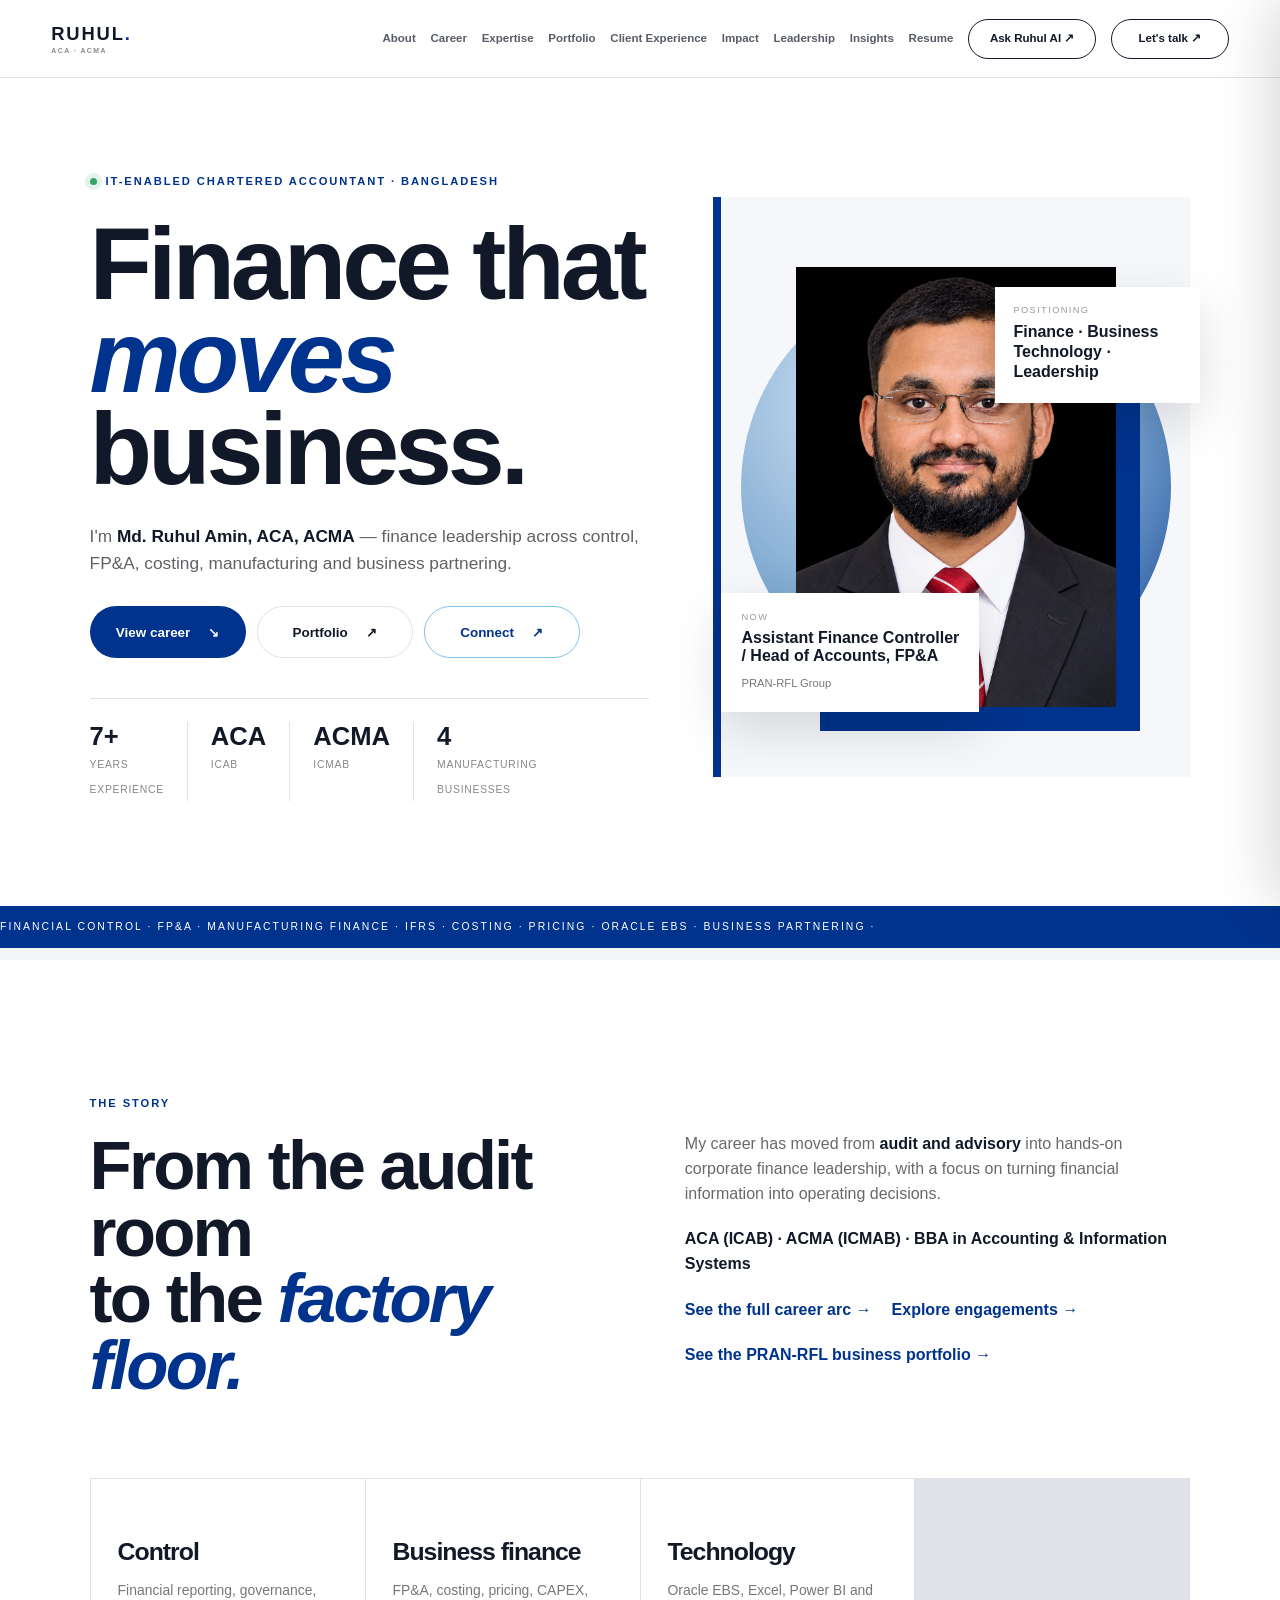
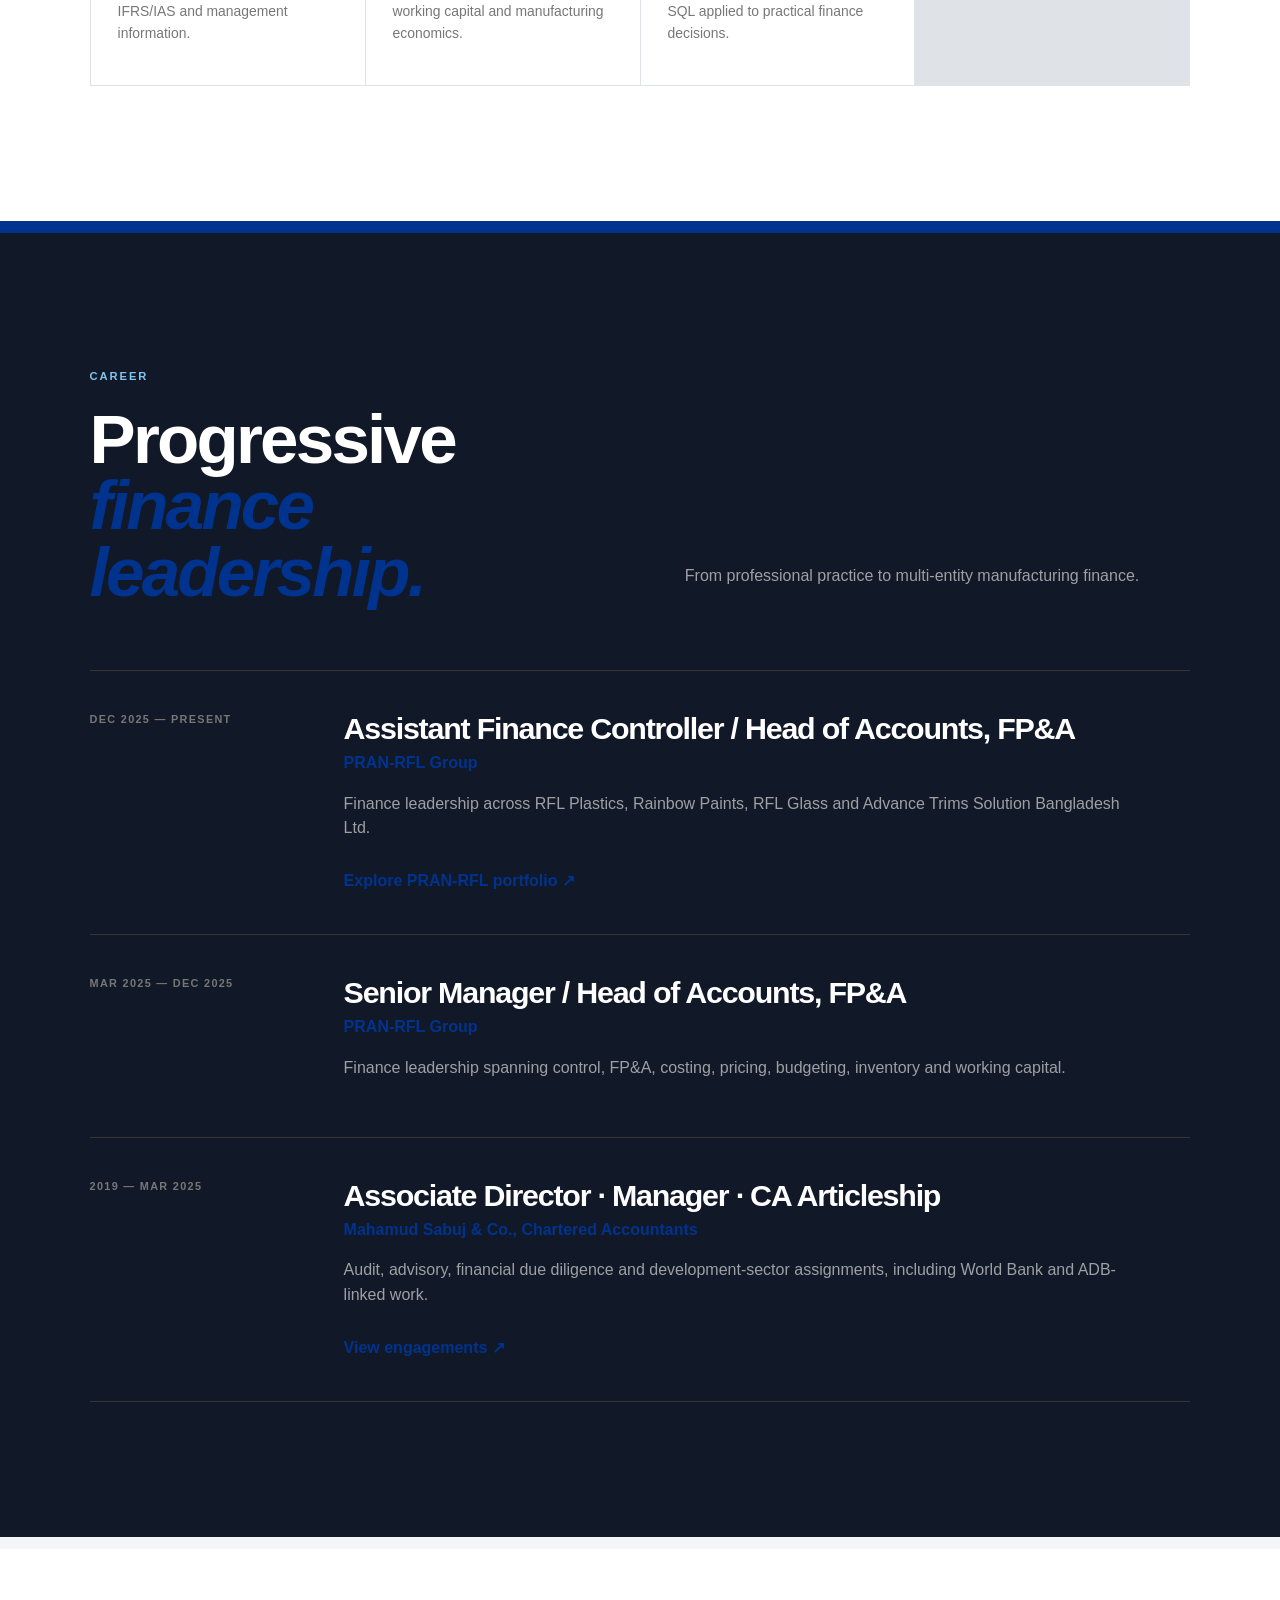
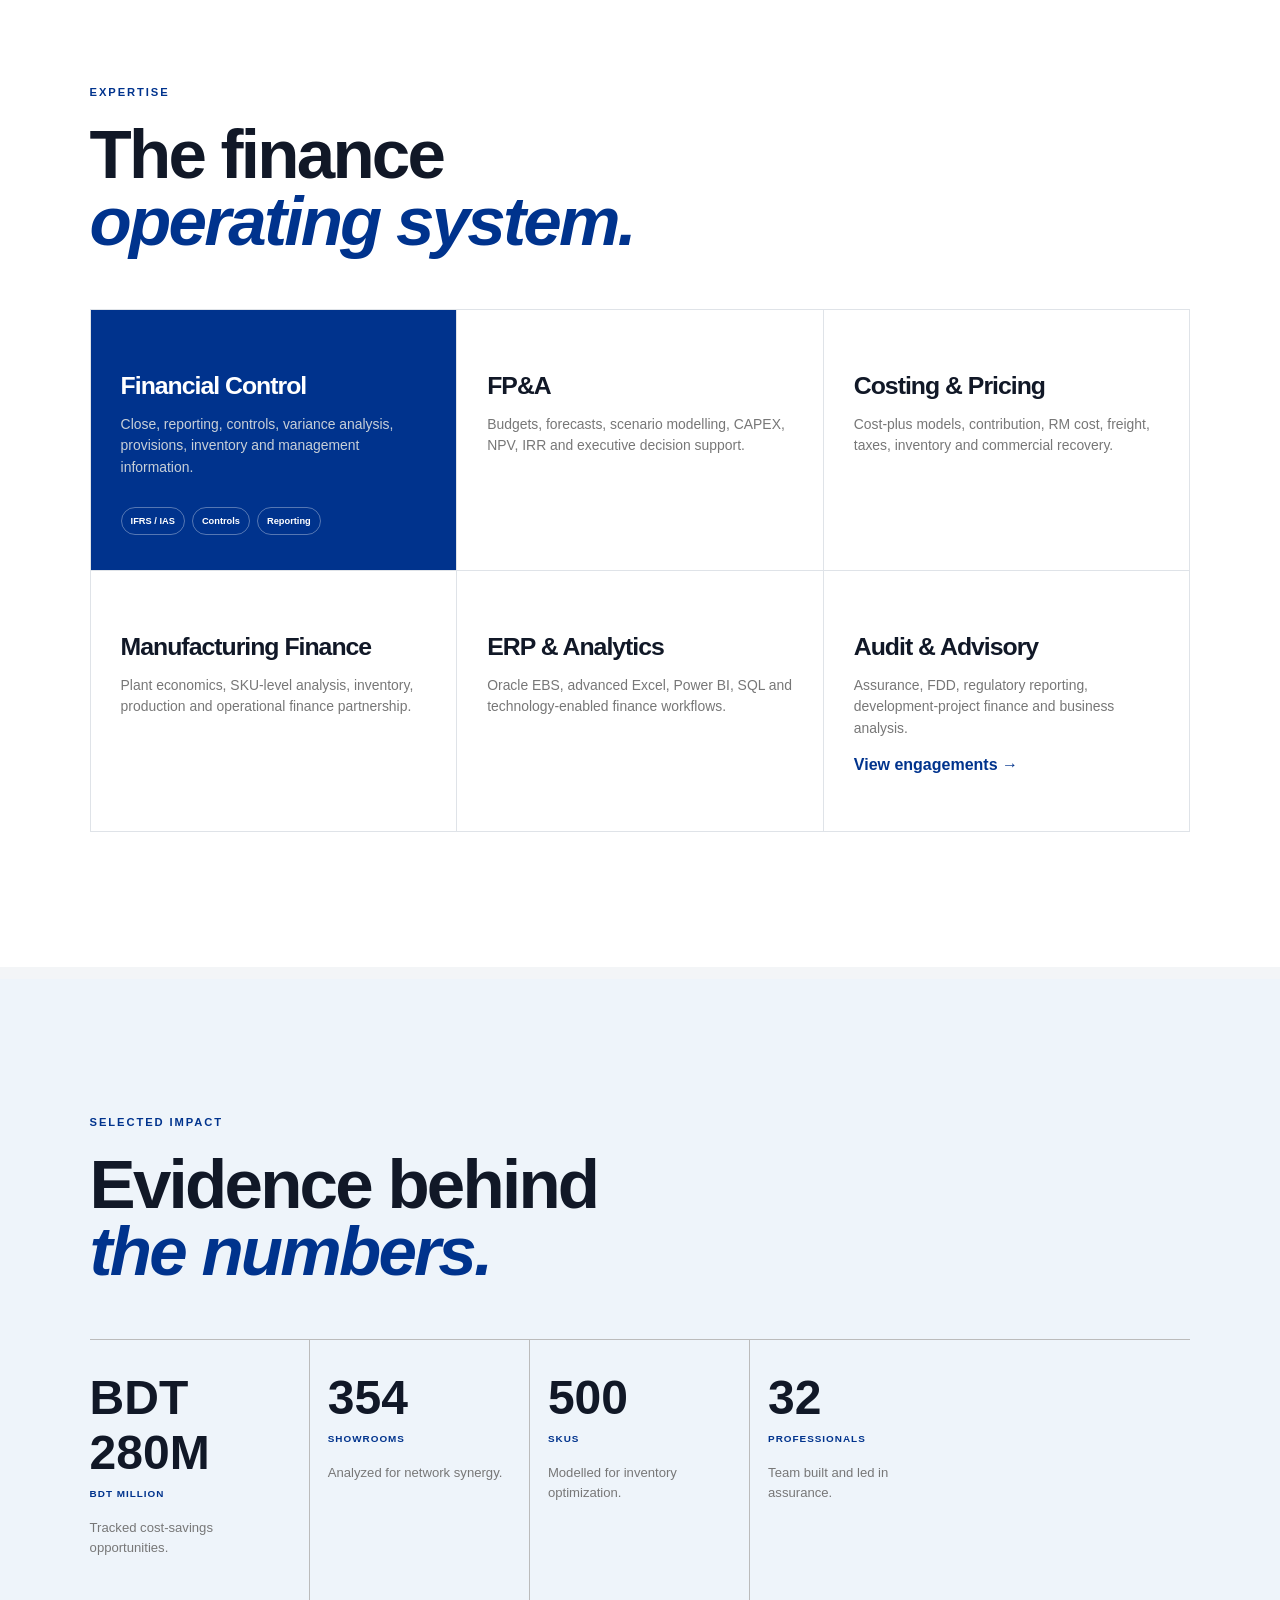
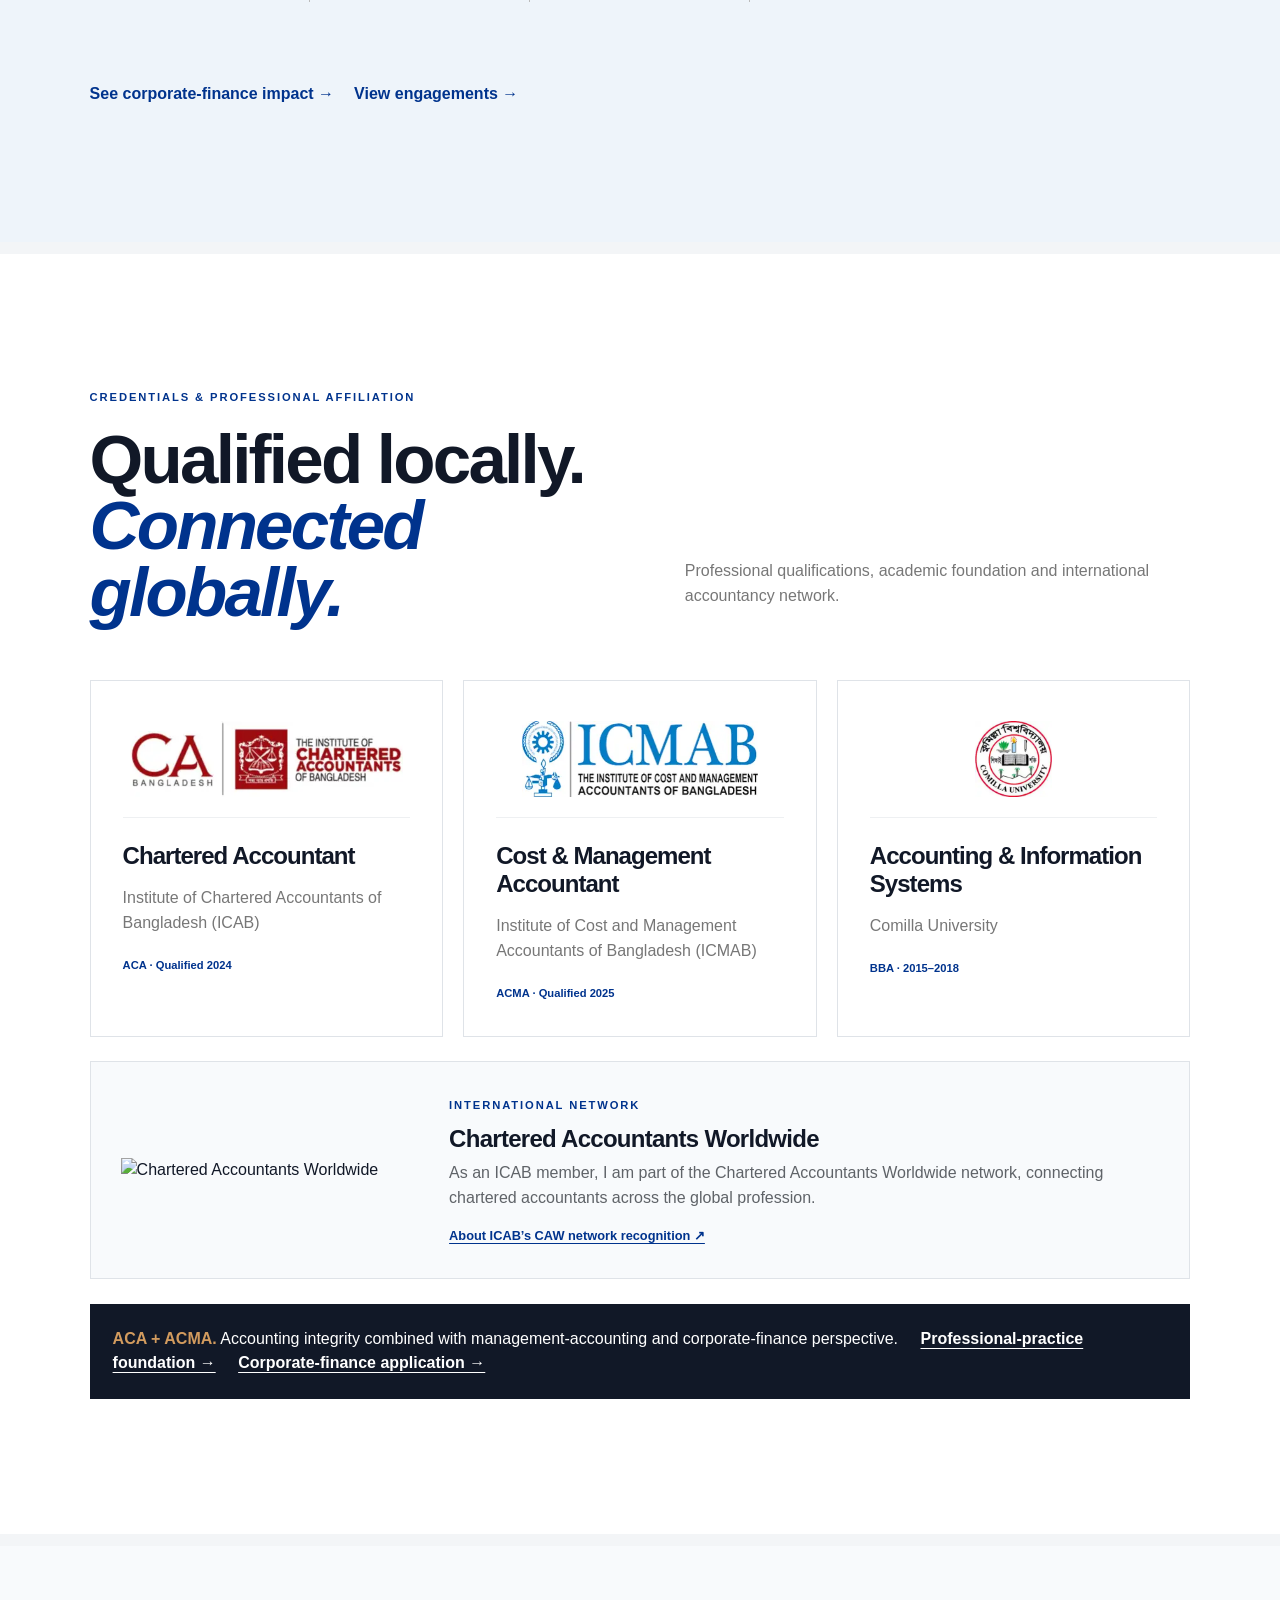
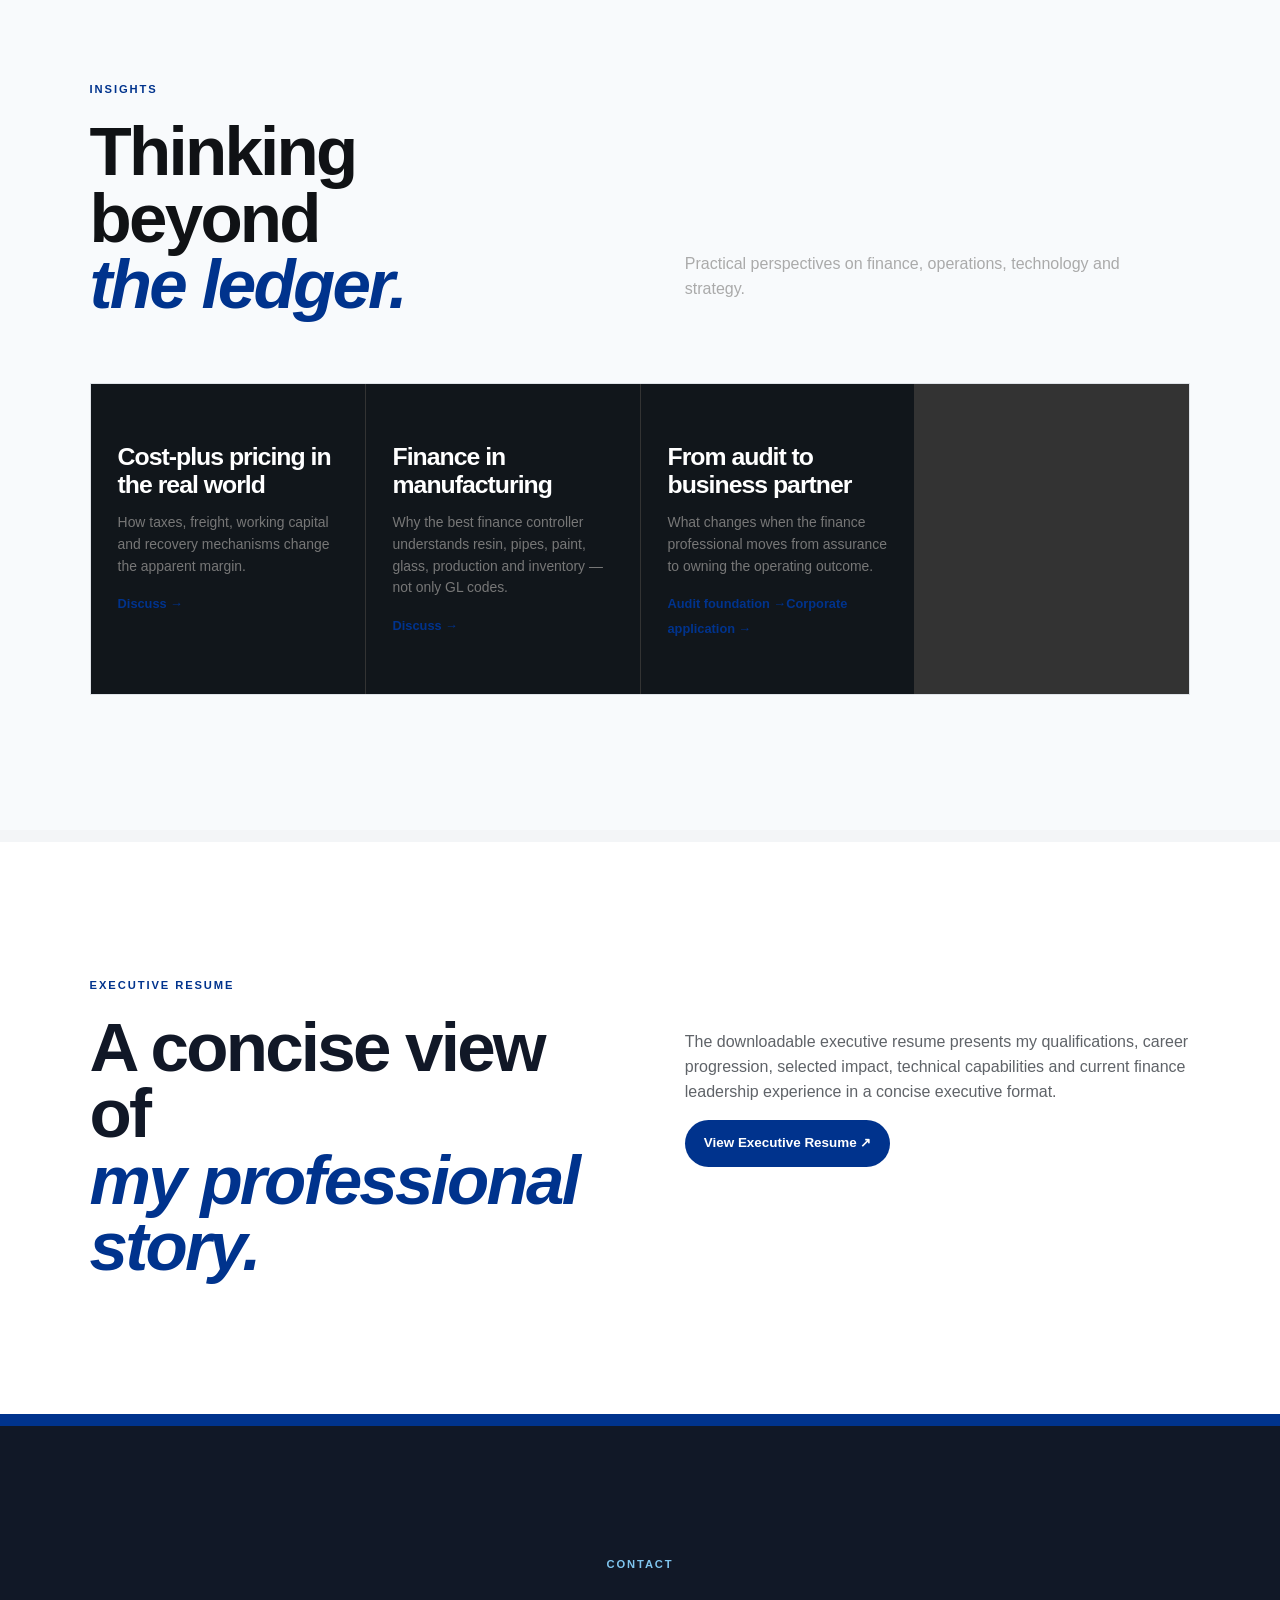
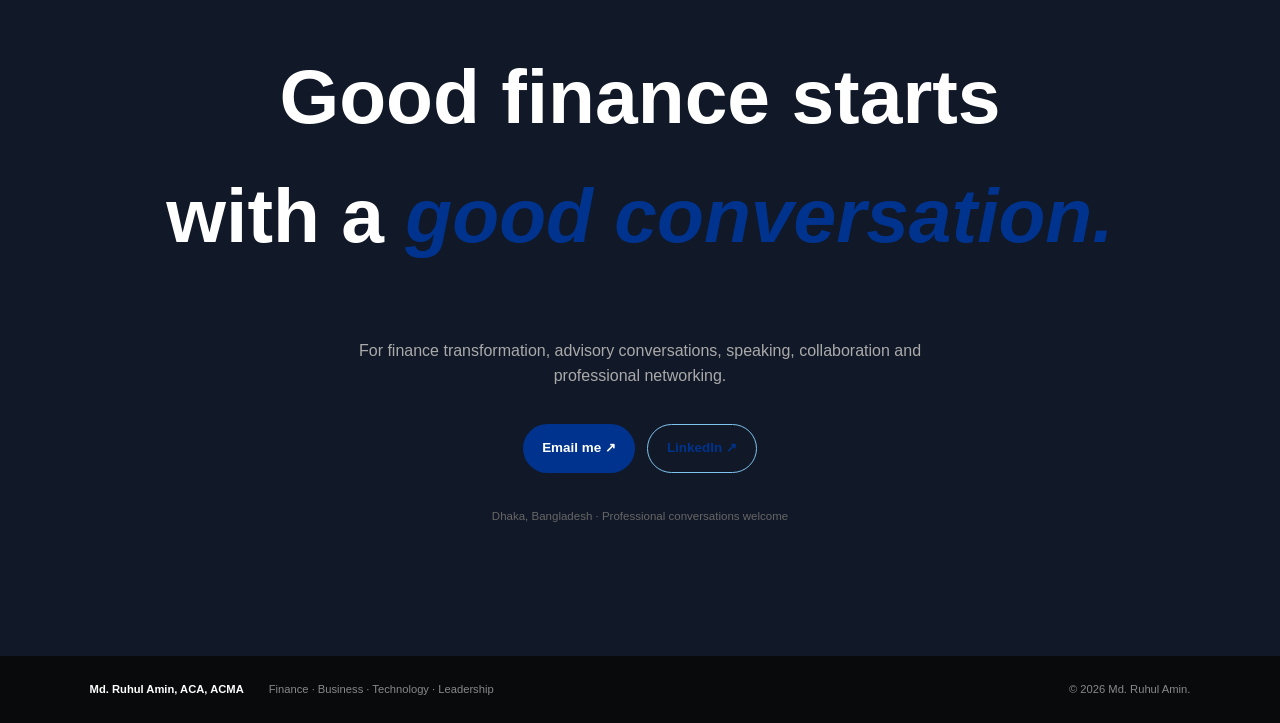
==== commit d3dc8c7a: "Use supplied official ICAB logo in credentials" ====
--- a/index.html
+++ b/index.html
@@ -18,7 +18,7 @@
 <article><b data-count="354">0</b><span>showrooms</span><p>Analyzed for network synergy.</p></article>
 <article><b data-count="500">0</b><span>SKUs</span><p>Modelled for inventory optimization.</p></article>
 <article><b data-count="32">0</b><span>professionals</span><p>Team built and led in assurance.</p></article>
-</div><div class="relationship-links"><a class="text-link" href="portfolio.html">See corporate-finance impact →</a><a class="text-link" href="clients.html">View engagements →</a></div></section><section class="section credentials" id="credentials"><div class="eyebrow">Credentials & professional affiliation</div><div class="credential-head"><h2>Qualified locally.<br><em>Connected globally.</em></h2><p>Professional qualifications, academic foundation and international accountancy network.</p></div><div class="credential-grid credential-logo-grid"><article><div class="credential-logo credential-logo-icab" role="img" aria-label="ICAB — Chartered Accountants of Bangladesh"><svg viewBox="0 0 300 90" aria-hidden="true" focusable="false"><circle cx="43" cy="43" r="34" fill="none" stroke="#b21f2d" stroke-width="4"/><path d="M24 55V30h7v25zm13 0V30h7l14 15V30h7v25h-7L44 40v15z" fill="#b21f2d"/><text x="88" y="40" font-family="Arial,sans-serif" font-size="28" font-weight="800" fill="#183c67">ICAB</text><text x="89" y="58" font-family="Arial,sans-serif" font-size="9.5" font-weight="700" letter-spacing="1" fill="#555">CHARTERED ACCOUNTANTS</text><text x="89" y="70" font-family="Arial,sans-serif" font-size="9.5" font-weight="700" letter-spacing="1" fill="#555">OF BANGLADESH</text></svg></div><h3>Chartered Accountant</h3><p>Institute of Chartered Accountants of Bangladesh (ICAB)</p><b>ACA · Qualified 2024</b></article><article><div class="credential-logo credential-logo-icmab"><img src="[data-uri]" alt="ICMAB — The Institute of Cost and Management Accountants of Bangladesh" loading="lazy" style="width:100%;max-width:430px;max-height:76px;object-fit:contain"></div><h3>Cost & Management Accountant</h3><p>Institute of Cost and Management Accountants of Bangladesh (ICMAB)</p><b>ACMA · Qualified 2025</b></article><article><div class="credential-logo credential-logo-cou"><img src="[data-uri]" alt="Comilla University official logo" loading="lazy"></div><h3>Accounting & Information Systems</h3><p>Comilla University</p><b>BBA · 2015–2018</b></article></div><div class="caw-membership"><div class="caw-logo"><img src="https://www.icam.mw/wp-content/uploads/2020/05/CAW-logo-horizontal-RGB-1.png" alt="Chartered Accountants Worldwide" loading="lazy"></div><div class="caw-copy"><span class="eyebrow">International network</span><h3>Chartered Accountants Worldwide</h3><p>As an ICAB member, I am part of the Chartered Accountants Worldwide network, connecting chartered accountants across the global profession.</p><a href="https://www.icab.org.bd/page/recognition-of-icab-membership-by-caw" target="_blank" rel="noopener noreferrer">About ICAB’s CAW network recognition ↗</a></div></div><div class="credential-note"><strong>ACA + ACMA.</strong> Accounting integrity combined with management-accounting and corporate-finance perspective. <a class="text-link" href="clients.html">Professional-practice foundation →</a> <a class="text-link" href="portfolio.html">Corporate-finance application →</a></div></section>
+</div><div class="relationship-links"><a class="text-link" href="portfolio.html">See corporate-finance impact →</a><a class="text-link" href="clients.html">View engagements →</a></div></section><section class="section credentials" id="credentials"><div class="eyebrow">Credentials & professional affiliation</div><div class="credential-head"><h2>Qualified locally.<br><em>Connected globally.</em></h2><p>Professional qualifications, academic foundation and international accountancy network.</p></div><div class="credential-grid credential-logo-grid"><article><div class="credential-logo credential-logo-icab"><img src="[data-uri]" alt="ICAB — The Institute of Chartered Accountants of Bangladesh" loading="lazy" style="width:100%;max-width:430px;max-height:76px;object-fit:contain"></div><h3>Chartered Accountant</h3><p>Institute of Chartered Accountants of Bangladesh (ICAB)</p><b>ACA · Qualified 2024</b></article><article><div class="credential-logo credential-logo-icmab"><img src="[data-uri]" alt="ICMAB — The Institute of Cost and Management Accountants of Bangladesh" loading="lazy" style="width:100%;max-width:430px;max-height:76px;object-fit:contain"></div><h3>Cost & Management Accountant</h3><p>Institute of Cost and Management Accountants of Bangladesh (ICMAB)</p><b>ACMA · Qualified 2025</b></article><article><div class="credential-logo credential-logo-cou"><img src="[data-uri]" alt="Comilla University official logo" loading="lazy"></div><h3>Accounting & Information Systems</h3><p>Comilla University</p><b>BBA · 2015–2018</b></article></div><div class="caw-membership"><div class="caw-logo"><img src="https://www.icam.mw/wp-content/uploads/2020/05/CAW-logo-horizontal-RGB-1.png" alt="Chartered Accountants Worldwide" loading="lazy"></div><div class="caw-copy"><span class="eyebrow">International network</span><h3>Chartered Accountants Worldwide</h3><p>As an ICAB member, I am part of the Chartered Accountants Worldwide network, connecting chartered accountants across the global profession.</p><a href="https://www.icab.org.bd/page/recognition-of-icab-membership-by-caw" target="_blank" rel="noopener noreferrer">About ICAB’s CAW network recognition ↗</a></div></div><div class="credential-note"><strong>ACA + ACMA.</strong> Accounting integrity combined with management-accounting and corporate-finance perspective. <a class="text-link" href="clients.html">Professional-practice foundation →</a> <a class="text-link" href="portfolio.html">Corporate-finance application →</a></div></section>
 <section id="insights" class="section insights"><div class="eyebrow">Insights</div><div class="section-head"><h2>Thinking beyond<br><em>the ledger.</em></h2><p>Practical perspectives on finance, operations, technology and strategy.</p></div><div class="insight-grid"><article><h3>Cost-plus pricing in the real world</h3><p>How taxes, freight, working capital and recovery mechanisms change the apparent margin.</p><a href="#contact">Discuss →</a></article><article><h3>Finance in manufacturing</h3><p>Why the best finance controller understands resin, pipes, paint, glass, production and inventory — not only GL codes.</p><a href="#contact">Discuss →</a></article><article><h3>From audit to business partner</h3><p>What changes when the finance professional moves from assurance to owning the operating outcome.</p><a href="clients.html">Audit foundation →</a><a href="portfolio.html">Corporate application →</a></article></div></section>
 <section id="resume" class="section resume-section"><div class="eyebrow">Executive resume</div><div class="resume-grid"><div><h2>A concise view of<br><em>my professional story.</em></h2></div><div class="resume-copy"><p>The downloadable executive resume presents my qualifications, career progression, selected impact, technical capabilities and current finance leadership experience in a concise executive format.</p><a class="btn primary" href="https://drive.google.com/file/d/1ehBtTkFlFZ94nSfdqr4QObmTV97o98Dv/view?usp=drivesdk" target="_blank" rel="noopener noreferrer">View Executive Resume ↗</a></div></div></section>
 <section id="contact" class="contact"><div class="eyebrow">Contact</div><h2>Good finance starts<br>with a <em>good conversation.</em></h2><p>For finance transformation, advisory conversations, speaking, collaboration and professional networking.</p><div class="contact-actions"><a class="btn primary" href="mailto:hello@ruhul.bd">Email me ↗</a><a class="btn outline" href="https://www.linkedin.com/" target="_blank">LinkedIn ↗</a></div><div class="contact-meta">Dhaka, Bangladesh · Professional conversations welcome</div></section></main><footer><div><strong>Md. Ruhul Amin, ACA, ACMA</strong><span>Finance · Business · Technology · Leadership</span></div><span>© 2026 Md. Ruhul Amin.</span></footer><div class="modal" id="modal"><div class="modal-box"><button id="close">×</button><div id="modalBody"></div></div></div><script src="script.js"></script><div id="askBackdrop" class="ask-backdrop" aria-hidden="true"></div>
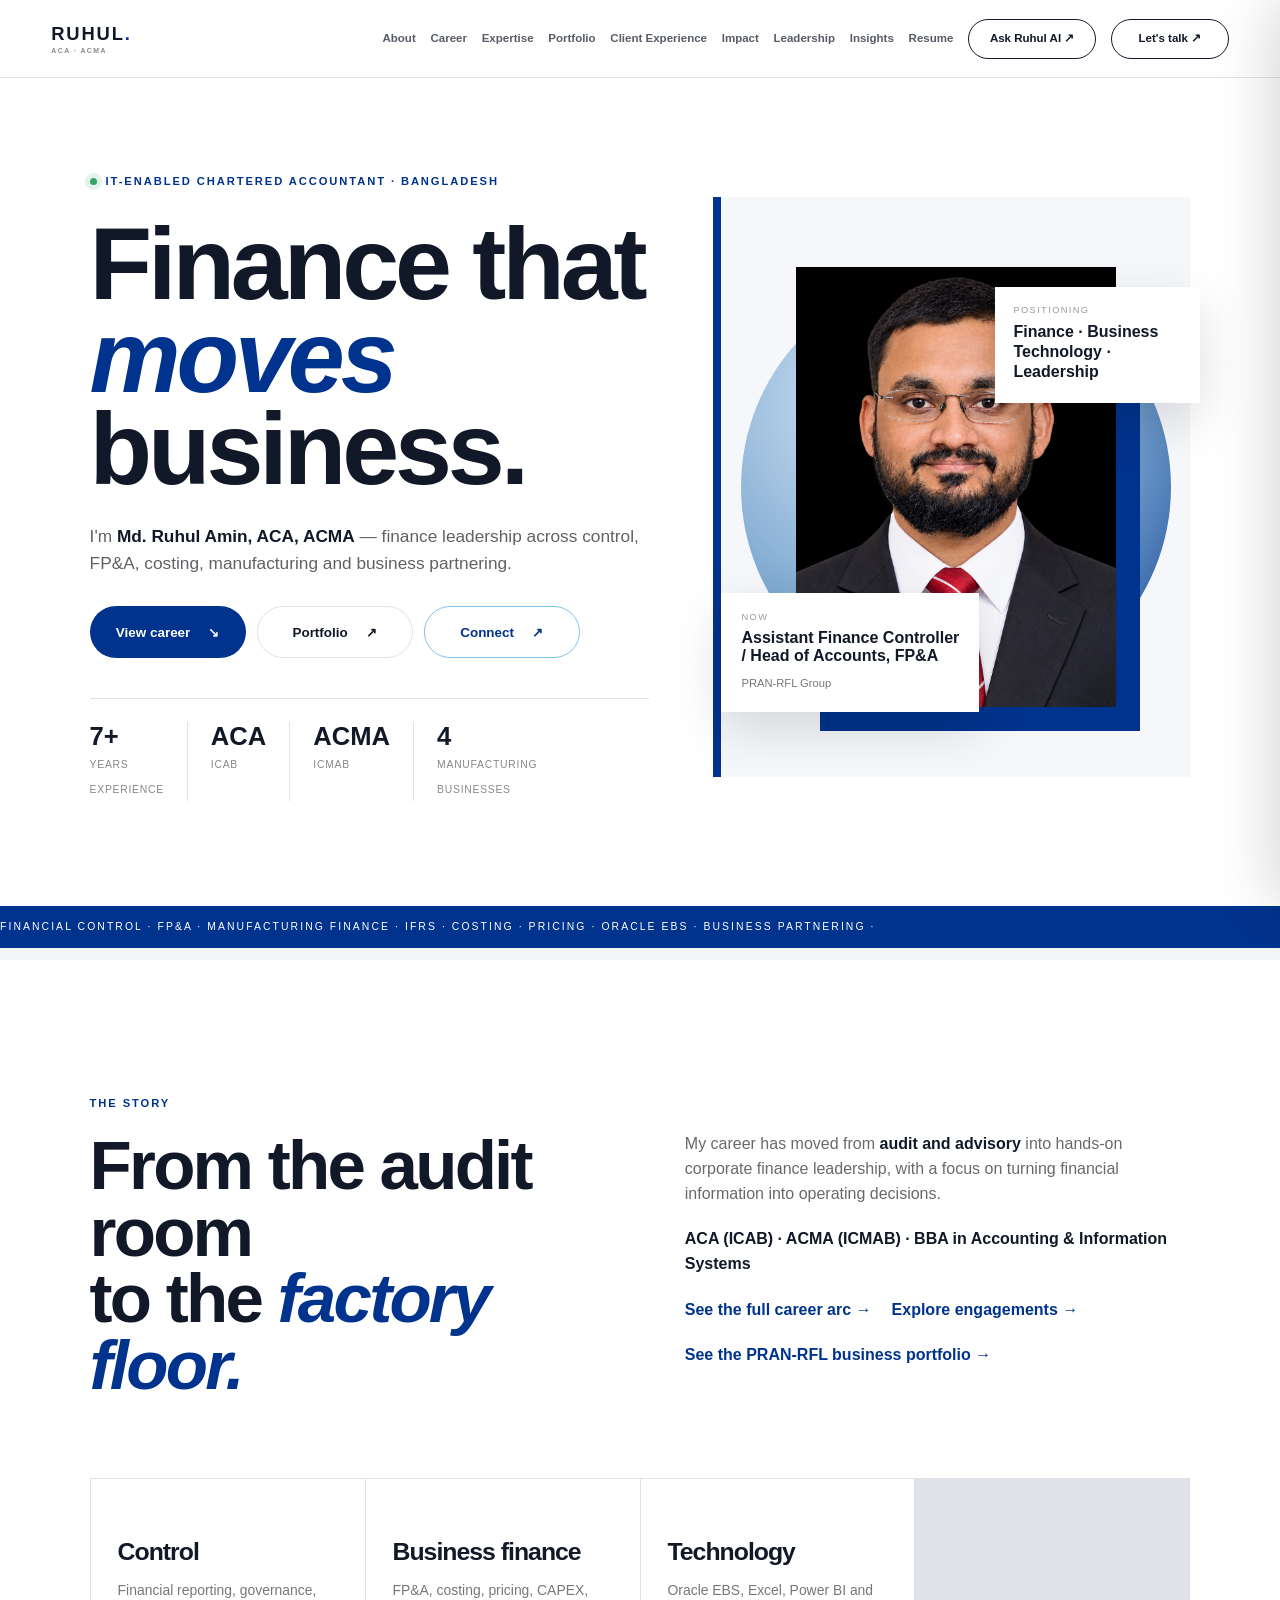
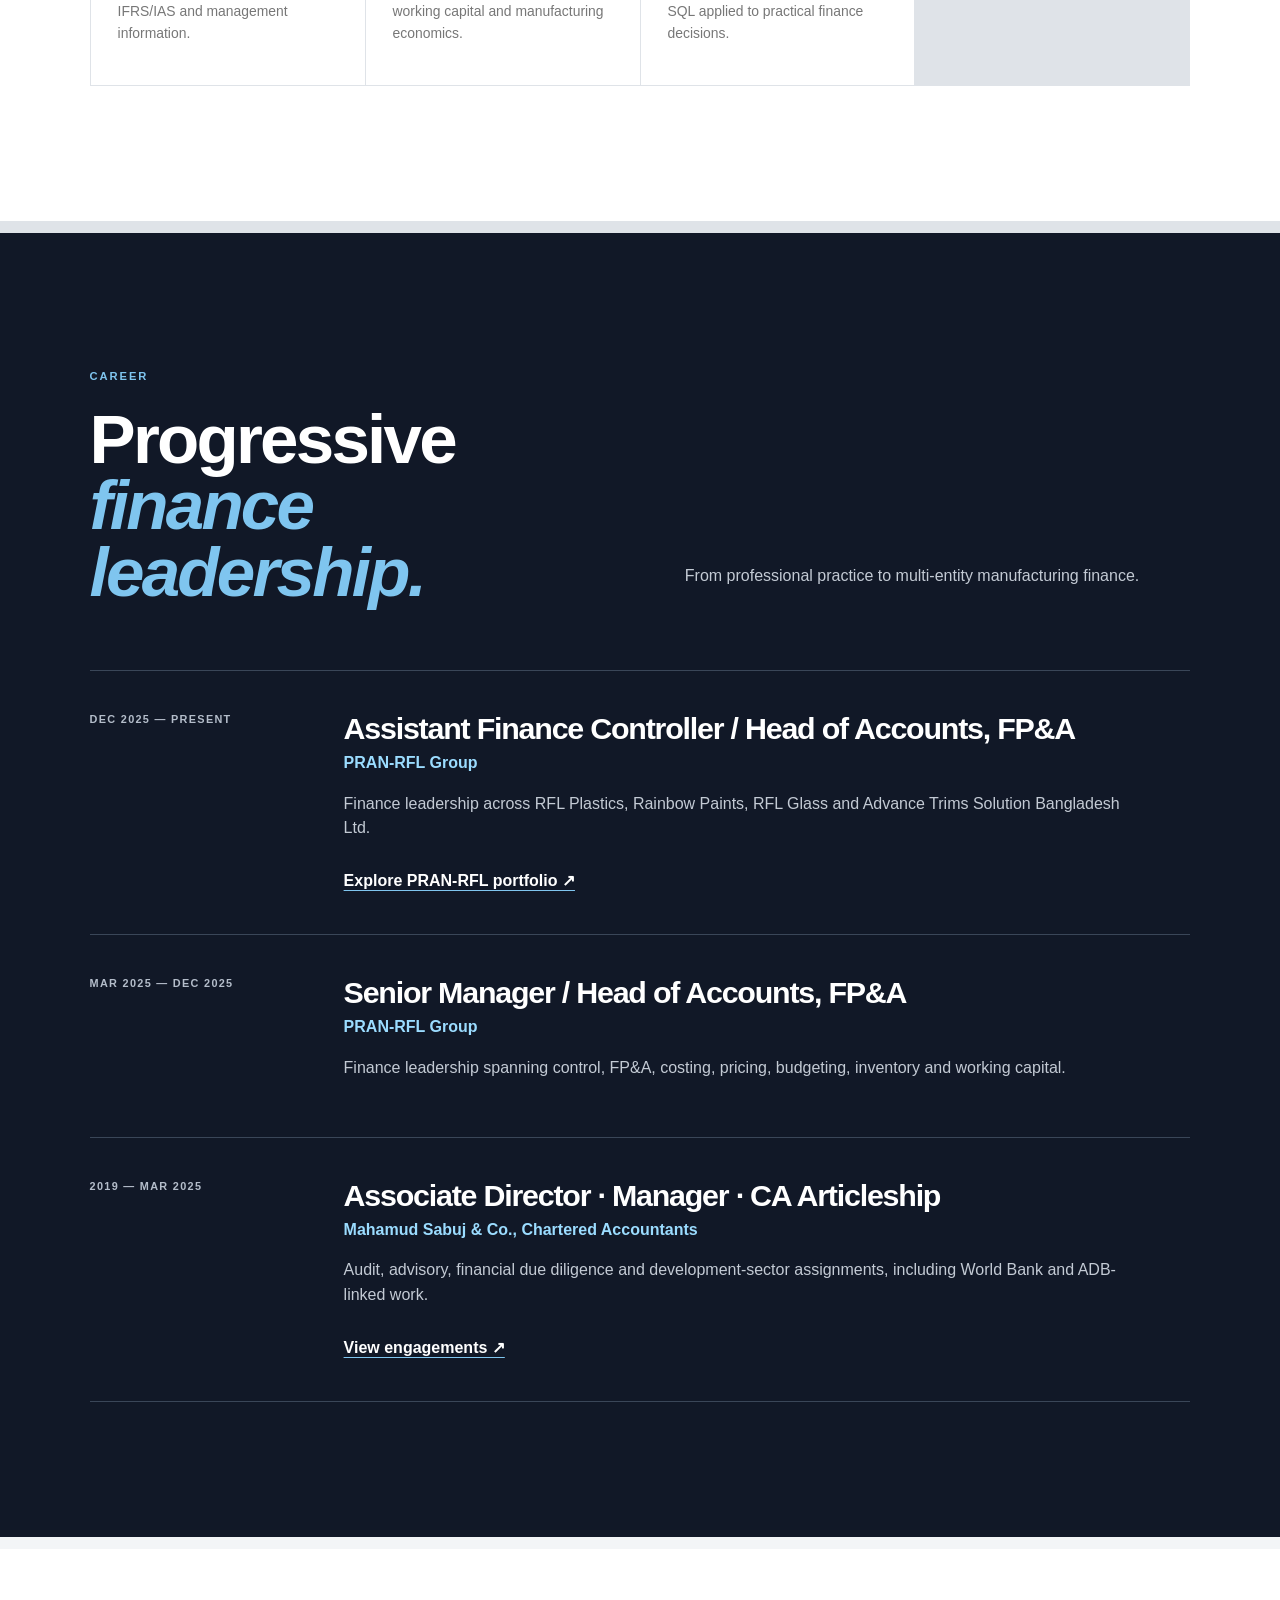
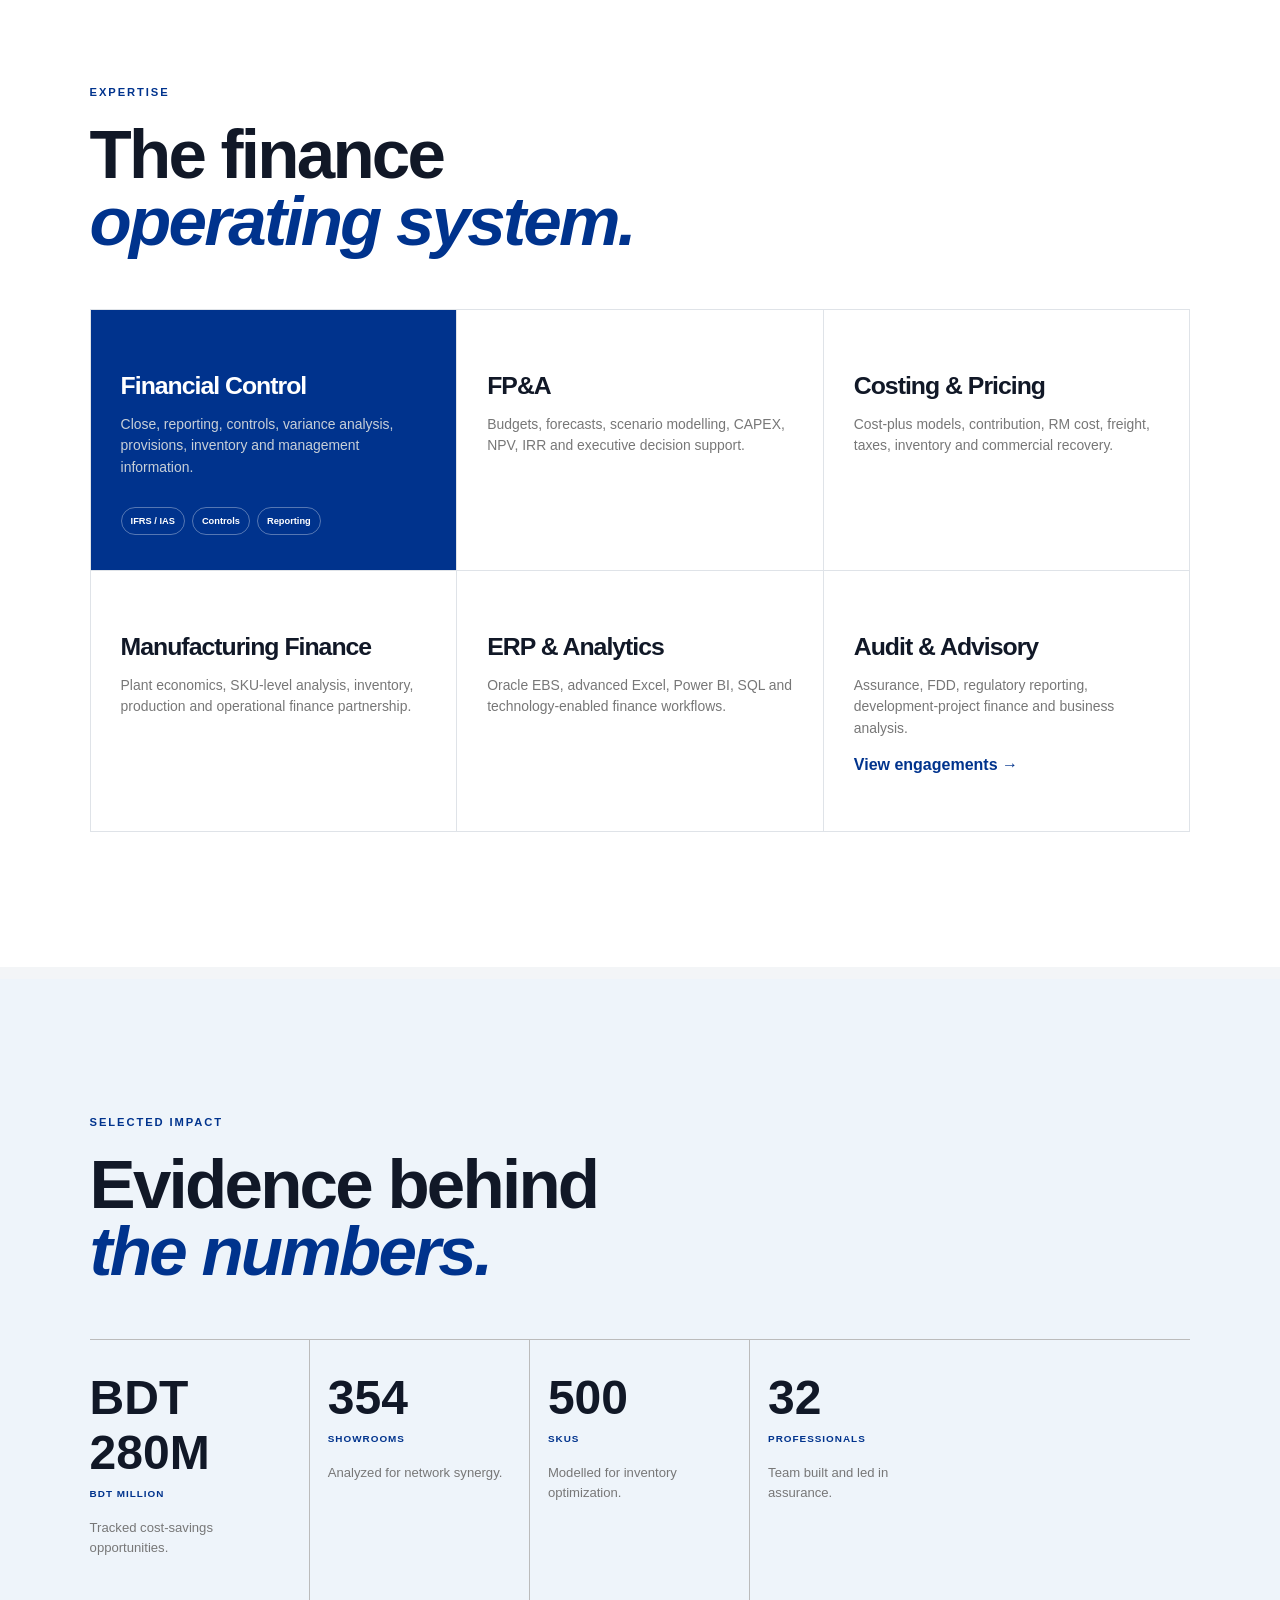
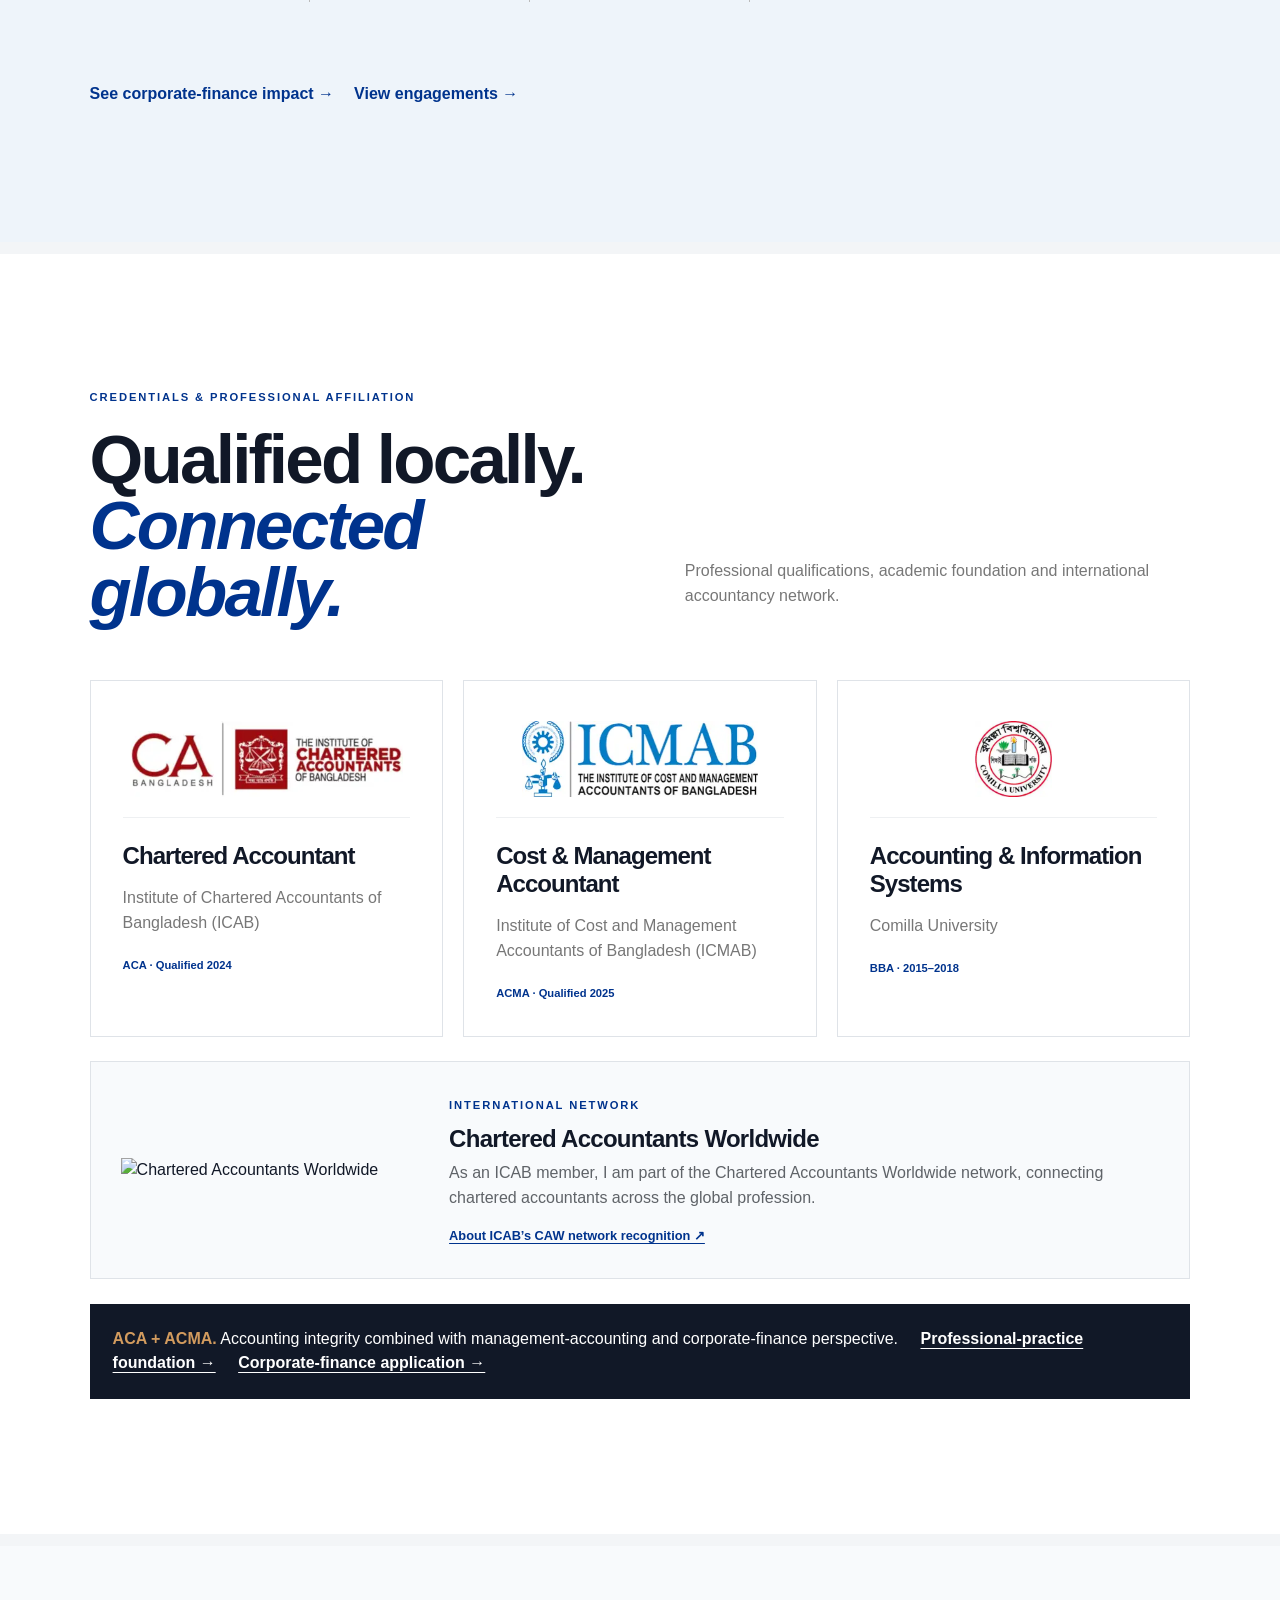
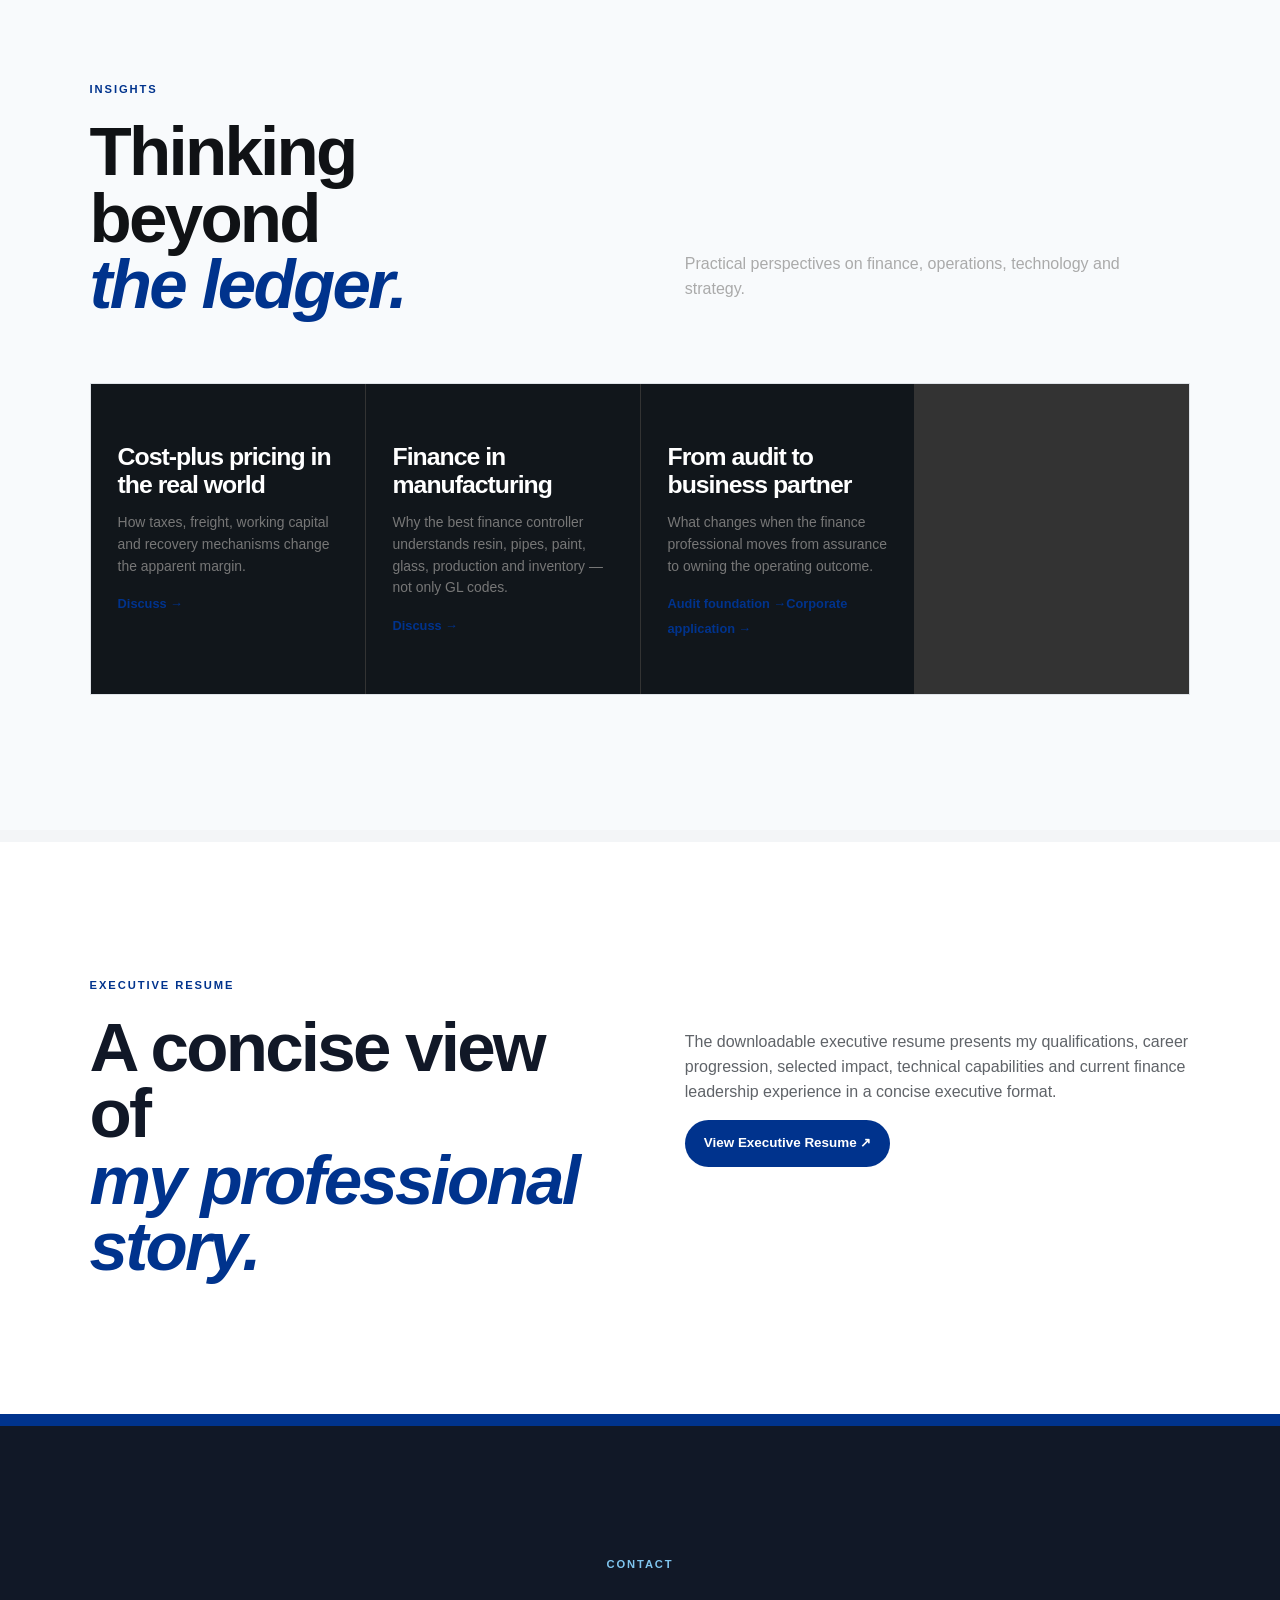
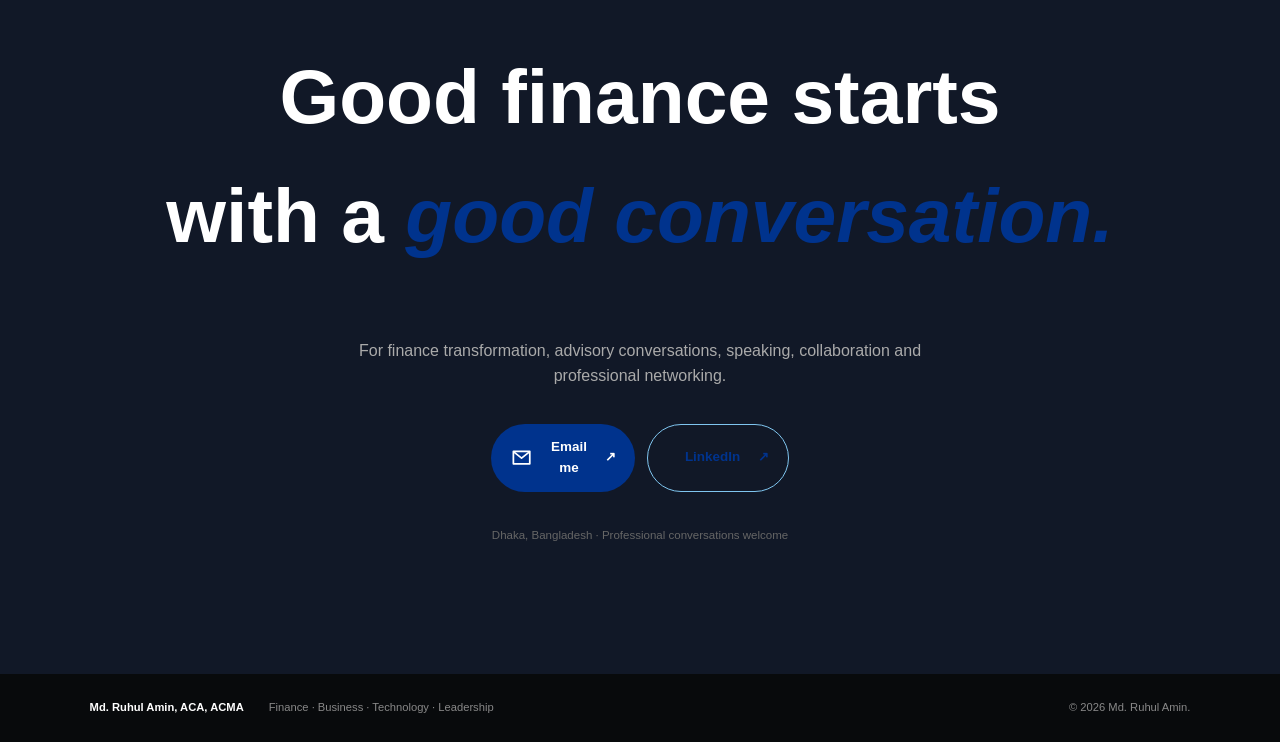
==== commit 956740b6: "Add email and LinkedIn icons to contact links" ====
--- a/index.html
+++ b/index.html
@@ -21,7 +21,7 @@
 </div><div class="relationship-links"><a class="text-link" href="portfolio.html">See corporate-finance impact →</a><a class="text-link" href="clients.html">View engagements →</a></div></section><section class="section credentials" id="credentials"><div class="eyebrow">Credentials & professional affiliation</div><div class="credential-head"><h2>Qualified locally.<br><em>Connected globally.</em></h2><p>Professional qualifications, academic foundation and international accountancy network.</p></div><div class="credential-grid credential-logo-grid"><article><div class="credential-logo credential-logo-icab"><img src="[data-uri]" alt="ICAB — The Institute of Chartered Accountants of Bangladesh" loading="lazy" style="width:100%;max-width:430px;max-height:76px;object-fit:contain"></div><h3>Chartered Accountant</h3><p>Institute of Chartered Accountants of Bangladesh (ICAB)</p><b>ACA · Qualified 2024</b></article><article><div class="credential-logo credential-logo-icmab"><img src="[data-uri]" alt="ICMAB — The Institute of Cost and Management Accountants of Bangladesh" loading="lazy" style="width:100%;max-width:430px;max-height:76px;object-fit:contain"></div><h3>Cost & Management Accountant</h3><p>Institute of Cost and Management Accountants of Bangladesh (ICMAB)</p><b>ACMA · Qualified 2025</b></article><article><div class="credential-logo credential-logo-cou"><img src="[data-uri]" alt="Comilla University official logo" loading="lazy"></div><h3>Accounting & Information Systems</h3><p>Comilla University</p><b>BBA · 2015–2018</b></article></div><div class="caw-membership"><div class="caw-logo"><img src="https://www.icam.mw/wp-content/uploads/2020/05/CAW-logo-horizontal-RGB-1.png" alt="Chartered Accountants Worldwide" loading="lazy"></div><div class="caw-copy"><span class="eyebrow">International network</span><h3>Chartered Accountants Worldwide</h3><p>As an ICAB member, I am part of the Chartered Accountants Worldwide network, connecting chartered accountants across the global profession.</p><a href="https://www.icab.org.bd/page/recognition-of-icab-membership-by-caw" target="_blank" rel="noopener noreferrer">About ICAB’s CAW network recognition ↗</a></div></div><div class="credential-note"><strong>ACA + ACMA.</strong> Accounting integrity combined with management-accounting and corporate-finance perspective. <a class="text-link" href="clients.html">Professional-practice foundation →</a> <a class="text-link" href="portfolio.html">Corporate-finance application →</a></div></section>
 <section id="insights" class="section insights"><div class="eyebrow">Insights</div><div class="section-head"><h2>Thinking beyond<br><em>the ledger.</em></h2><p>Practical perspectives on finance, operations, technology and strategy.</p></div><div class="insight-grid"><article><h3>Cost-plus pricing in the real world</h3><p>How taxes, freight, working capital and recovery mechanisms change the apparent margin.</p><a href="#contact">Discuss →</a></article><article><h3>Finance in manufacturing</h3><p>Why the best finance controller understands resin, pipes, paint, glass, production and inventory — not only GL codes.</p><a href="#contact">Discuss →</a></article><article><h3>From audit to business partner</h3><p>What changes when the finance professional moves from assurance to owning the operating outcome.</p><a href="clients.html">Audit foundation →</a><a href="portfolio.html">Corporate application →</a></article></div></section>
 <section id="resume" class="section resume-section"><div class="eyebrow">Executive resume</div><div class="resume-grid"><div><h2>A concise view of<br><em>my professional story.</em></h2></div><div class="resume-copy"><p>The downloadable executive resume presents my qualifications, career progression, selected impact, technical capabilities and current finance leadership experience in a concise executive format.</p><a class="btn primary" href="https://drive.google.com/file/d/1ehBtTkFlFZ94nSfdqr4QObmTV97o98Dv/view?usp=drivesdk" target="_blank" rel="noopener noreferrer">View Executive Resume ↗</a></div></div></section>
-<section id="contact" class="contact"><div class="eyebrow">Contact</div><h2>Good finance starts<br>with a <em>good conversation.</em></h2><p>For finance transformation, advisory conversations, speaking, collaboration and professional networking.</p><div class="contact-actions"><a class="btn primary" href="mailto:hello@ruhul.bd">Email me ↗</a><a class="btn outline" href="https://www.linkedin.com/" target="_blank">LinkedIn ↗</a></div><div class="contact-meta">Dhaka, Bangladesh · Professional conversations welcome</div></section></main><footer><div><strong>Md. Ruhul Amin, ACA, ACMA</strong><span>Finance · Business · Technology · Leadership</span></div><span>© 2026 Md. Ruhul Amin.</span></footer><div class="modal" id="modal"><div class="modal-box"><button id="close">×</button><div id="modalBody"></div></div></div><script src="script.js"></script><div id="askBackdrop" class="ask-backdrop" aria-hidden="true"></div>
+<section id="contact" class="contact"><div class="eyebrow">Contact</div><h2>Good finance starts<br>with a <em>good conversation.</em></h2><p>For finance transformation, advisory conversations, speaking, collaboration and professional networking.</p><div class="contact-actions"><a class="btn primary contact-social email-social" href="mailto:hello@ruhul.bd"><svg class="social-icon" viewBox="0 0 24 24" aria-hidden="true" focusable="false"><path d="M3.5 5.5h17v13h-17z" fill="none" stroke="currentColor" stroke-width="1.8" stroke-linejoin="round"/><path d="m4.2 6.4 7.8 6.2 7.8-6.2" fill="none" stroke="currentColor" stroke-width="1.8" stroke-linecap="round" stroke-linejoin="round"/></svg><span>Email me</span><span aria-hidden="true">↗</span></a><a class="btn outline contact-social linkedin-social" href="https://www.linkedin.com/" target="_blank" rel="noopener noreferrer"><svg class="social-icon linkedin-icon" viewBox="0 0 24 24" aria-hidden="true" focusable="false"><path fill="currentColor" d="M5.2 8.6H2.1V22h3.1V8.6ZM3.65 2A1.82 1.82 0 1 0 3.65 5.64 1.82 1.82 0 0 0 3.65 2ZM22 13.7c0-4.03-2.15-5.9-5.02-5.9-2.32 0-3.36 1.28-3.94 2.18V8.6H9.93V22h3.11v-7.45c0-1.96.37-3.86 2.8-3.86 2.39 0 2.42 2.24 2.42 3.98V22H22v-8.3Z"/></svg><span>LinkedIn</span><span aria-hidden="true">↗</span></a></div><div class="contact-meta">Dhaka, Bangladesh · Professional conversations welcome</div></section></main><footer><div><strong>Md. Ruhul Amin, ACA, ACMA</strong><span>Finance · Business · Technology · Leadership</span></div><span>© 2026 Md. Ruhul Amin.</span></footer><div class="modal" id="modal"><div class="modal-box"><button id="close">×</button><div id="modalBody"></div></div></div><script src="script.js"></script><div id="askBackdrop" class="ask-backdrop" aria-hidden="true"></div>
 <aside id="askDrawer" class="ask-drawer" aria-label="Ask Ruhul AI">
   <div class="ask-drawer-head">
     <div class="ask-drawer-title">
--- a/styles.css
+++ b/styles.css
@@ -176,3 +176,17 @@
 .credential-logo svg{display:block;width:min(100%,320px);height:auto;max-height:76px;overflow:visible}
 .credential-logo-cou svg{max-width:180px;max-height:92px}
 @media(max-width:700px){.credential-logo svg{max-width:100%;max-height:76px}.credential-logo-cou svg{max-width:100%;max-height:86px}}
+
+
+/* Improve contrast and visual balance in dark sections, especially on mobile. */
+.dark{border-top-color:#dfe3e8!important}
+.dark .section-head h2 em,
+.dark h2 em{color:#7fc5ef!important}
+.dark .timeline h4{color:#9bdcff!important}
+.dark .timeline .text-link{color:#fff!important;text-decoration:underline;text-decoration-color:#7fc5ef;text-underline-offset:4px}
+.dark .timeline .text-link:hover{color:#7fc5ef!important}
+.dark .timeline .year{color:#b4bdca}
+.dark .timeline p,
+.dark .section-head p{color:#c3cad4}
+.dark .timeline{border-top-color:#3a4658}
+.dark .timeline article{border-bottom-color:#3a4658}
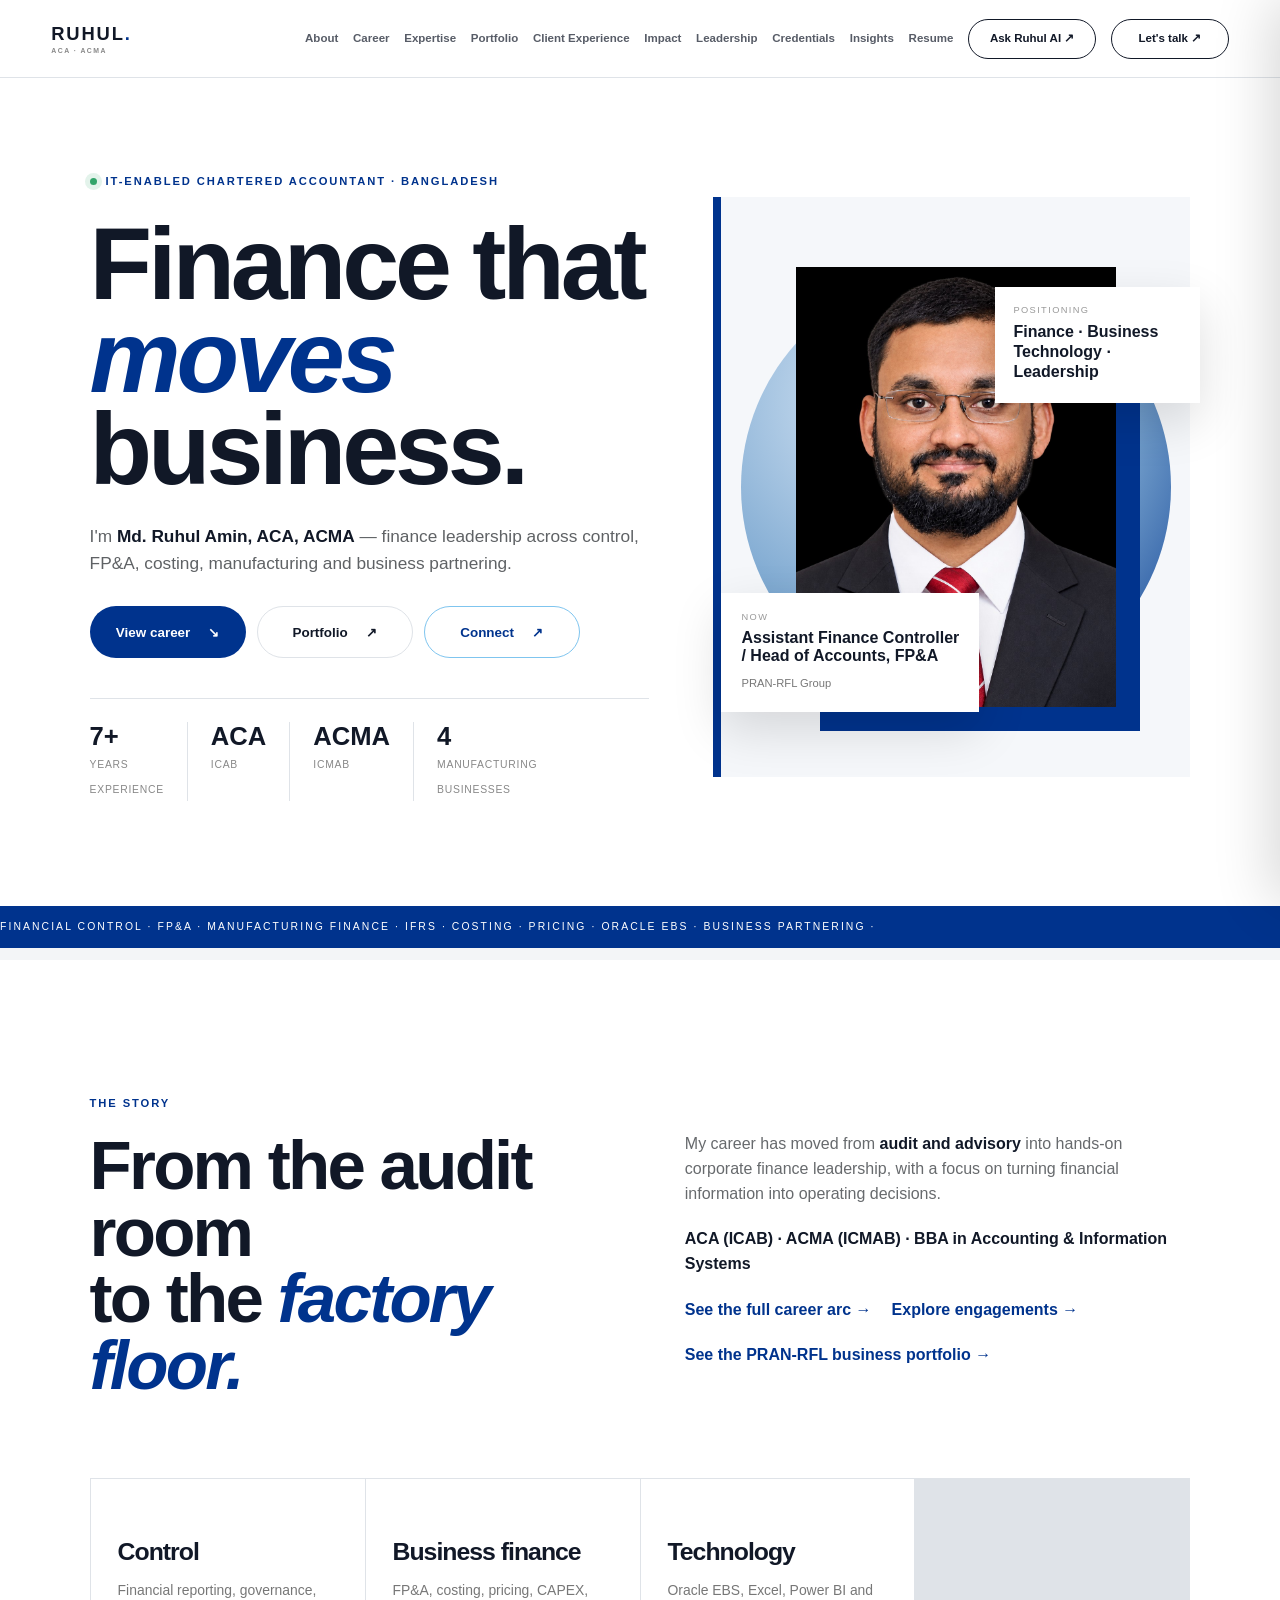
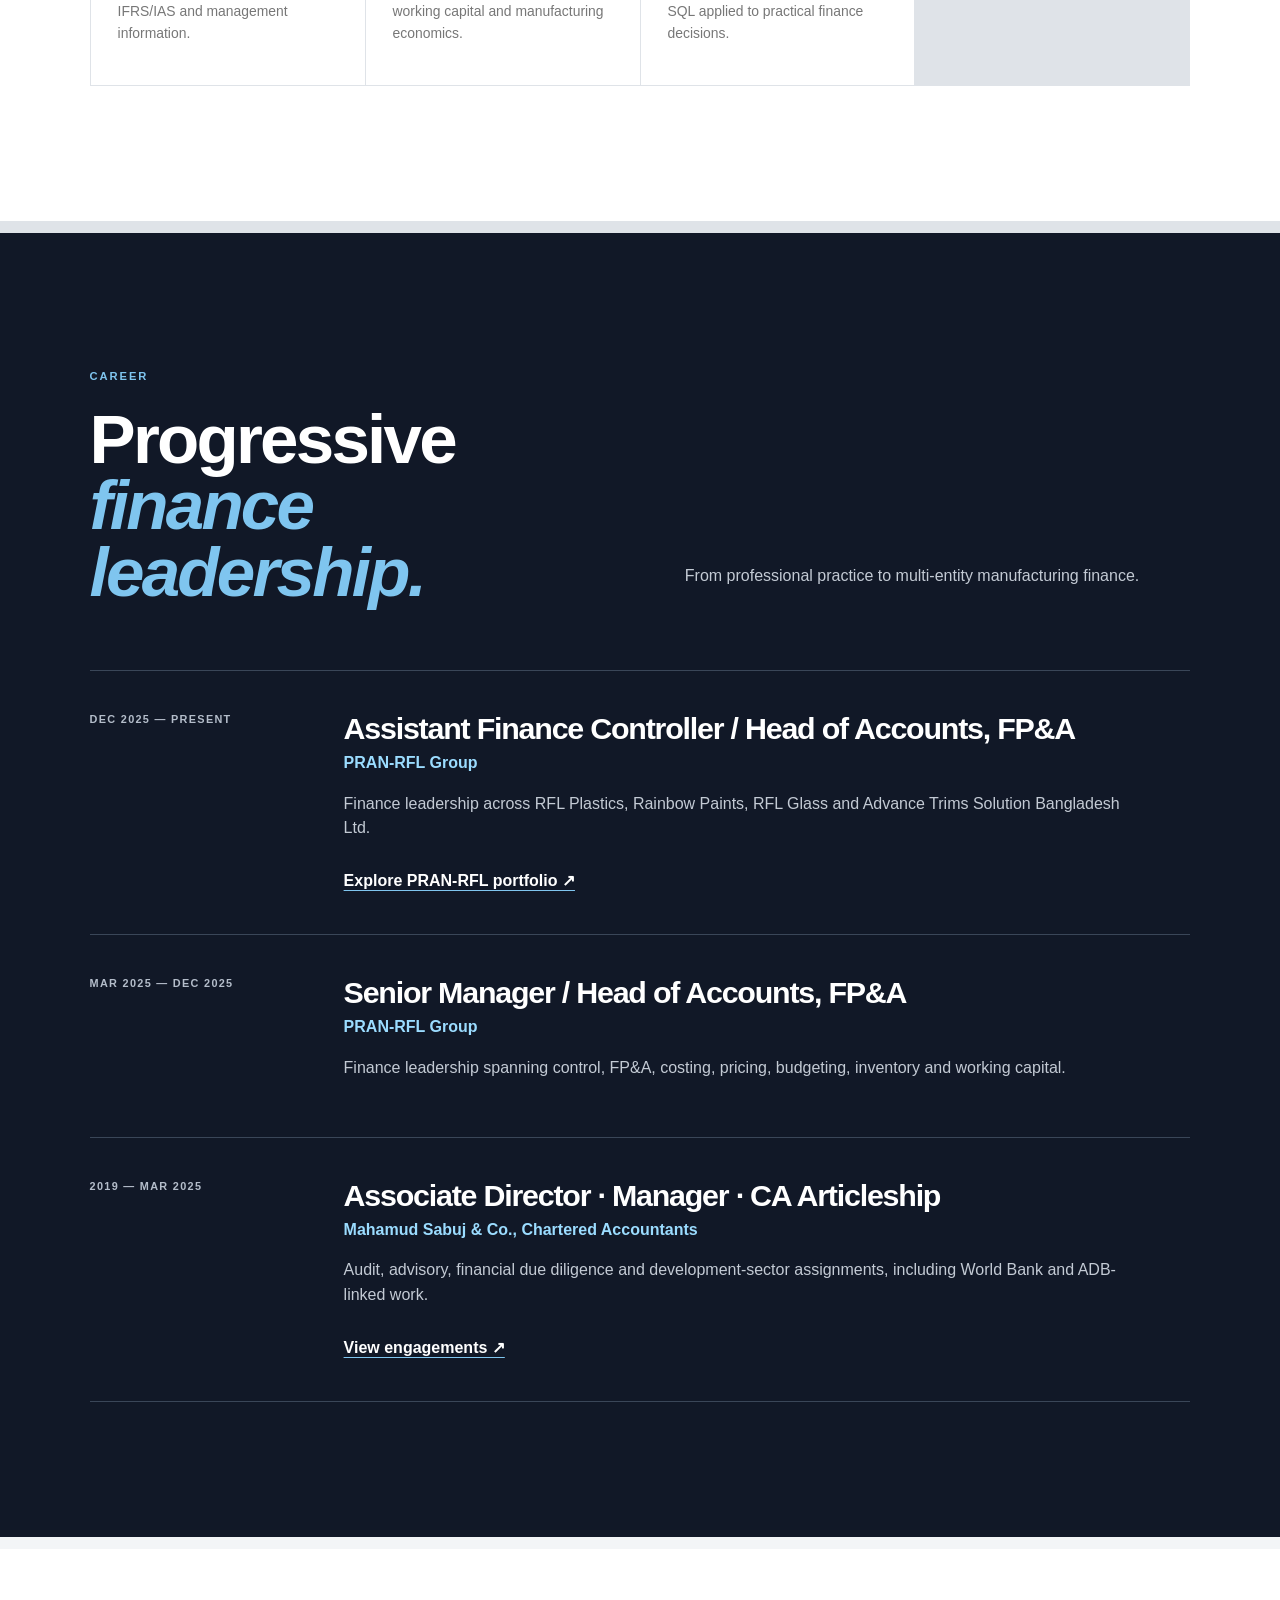
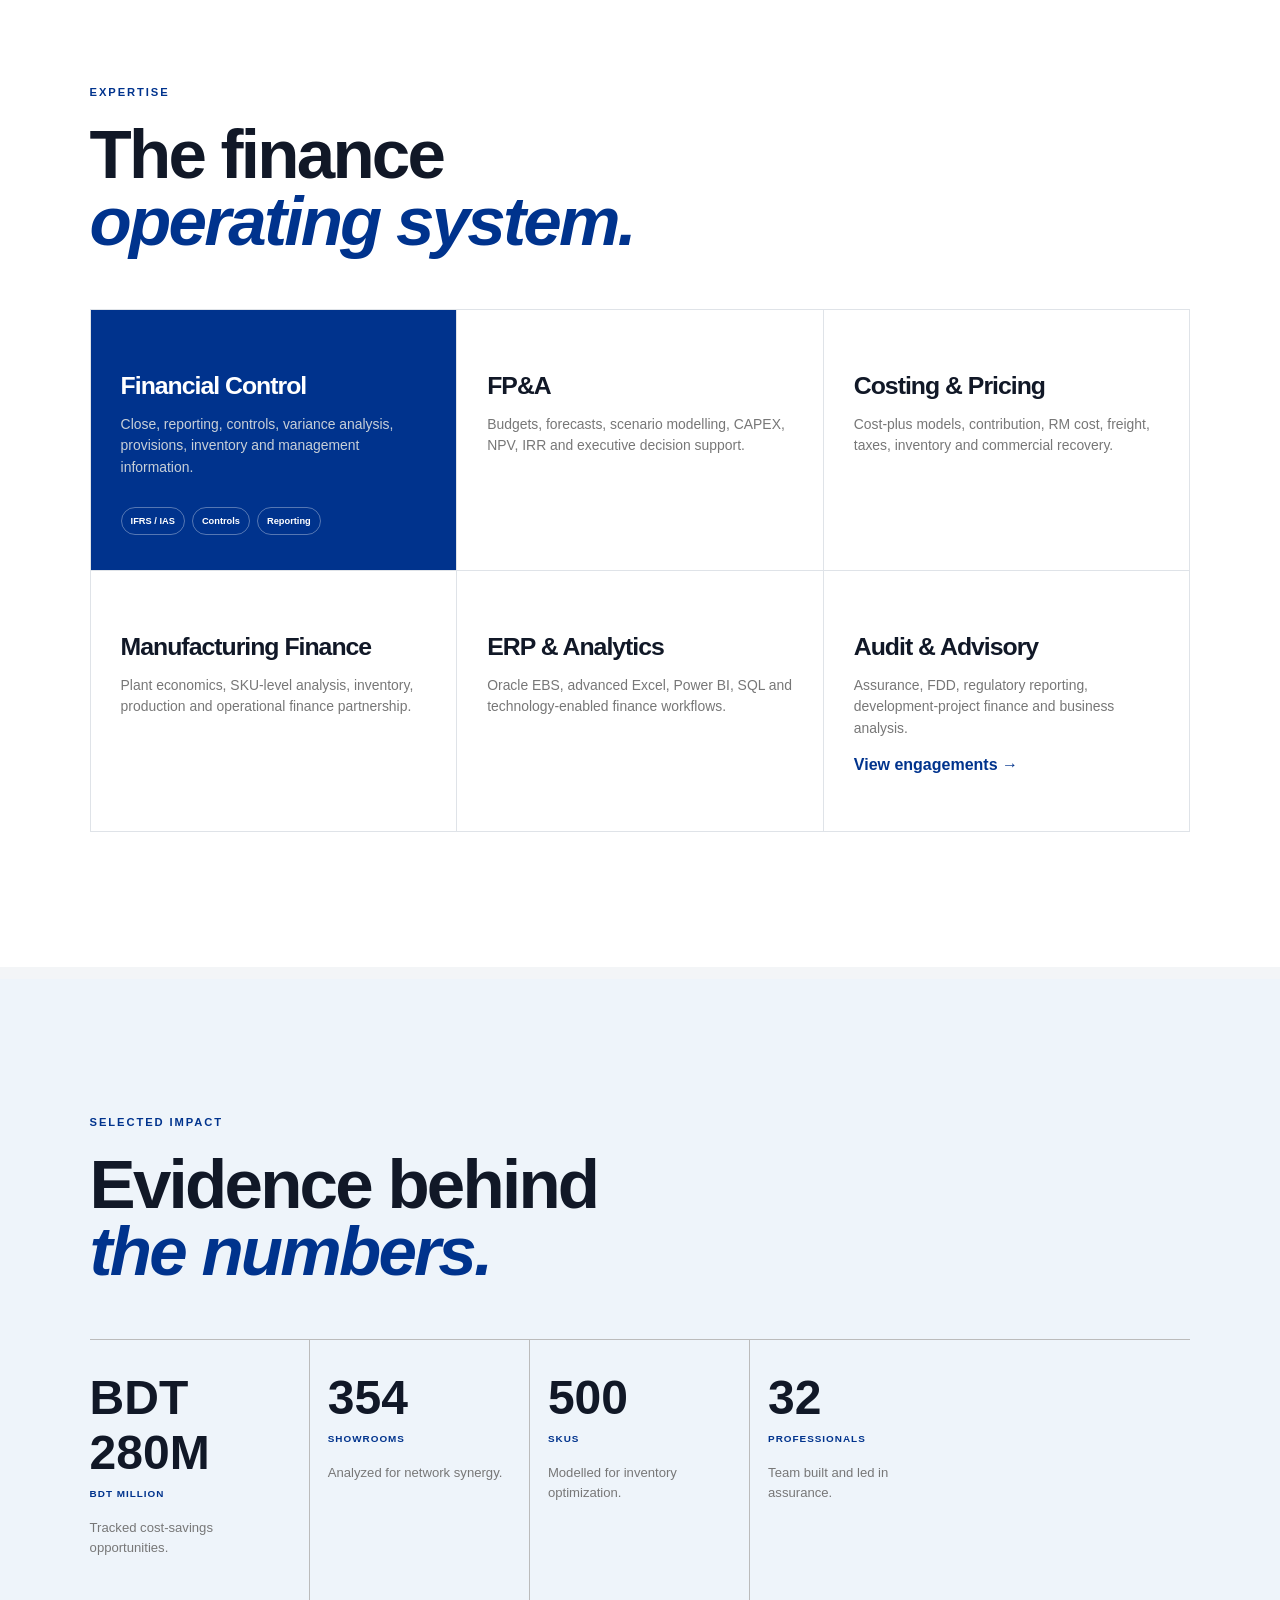
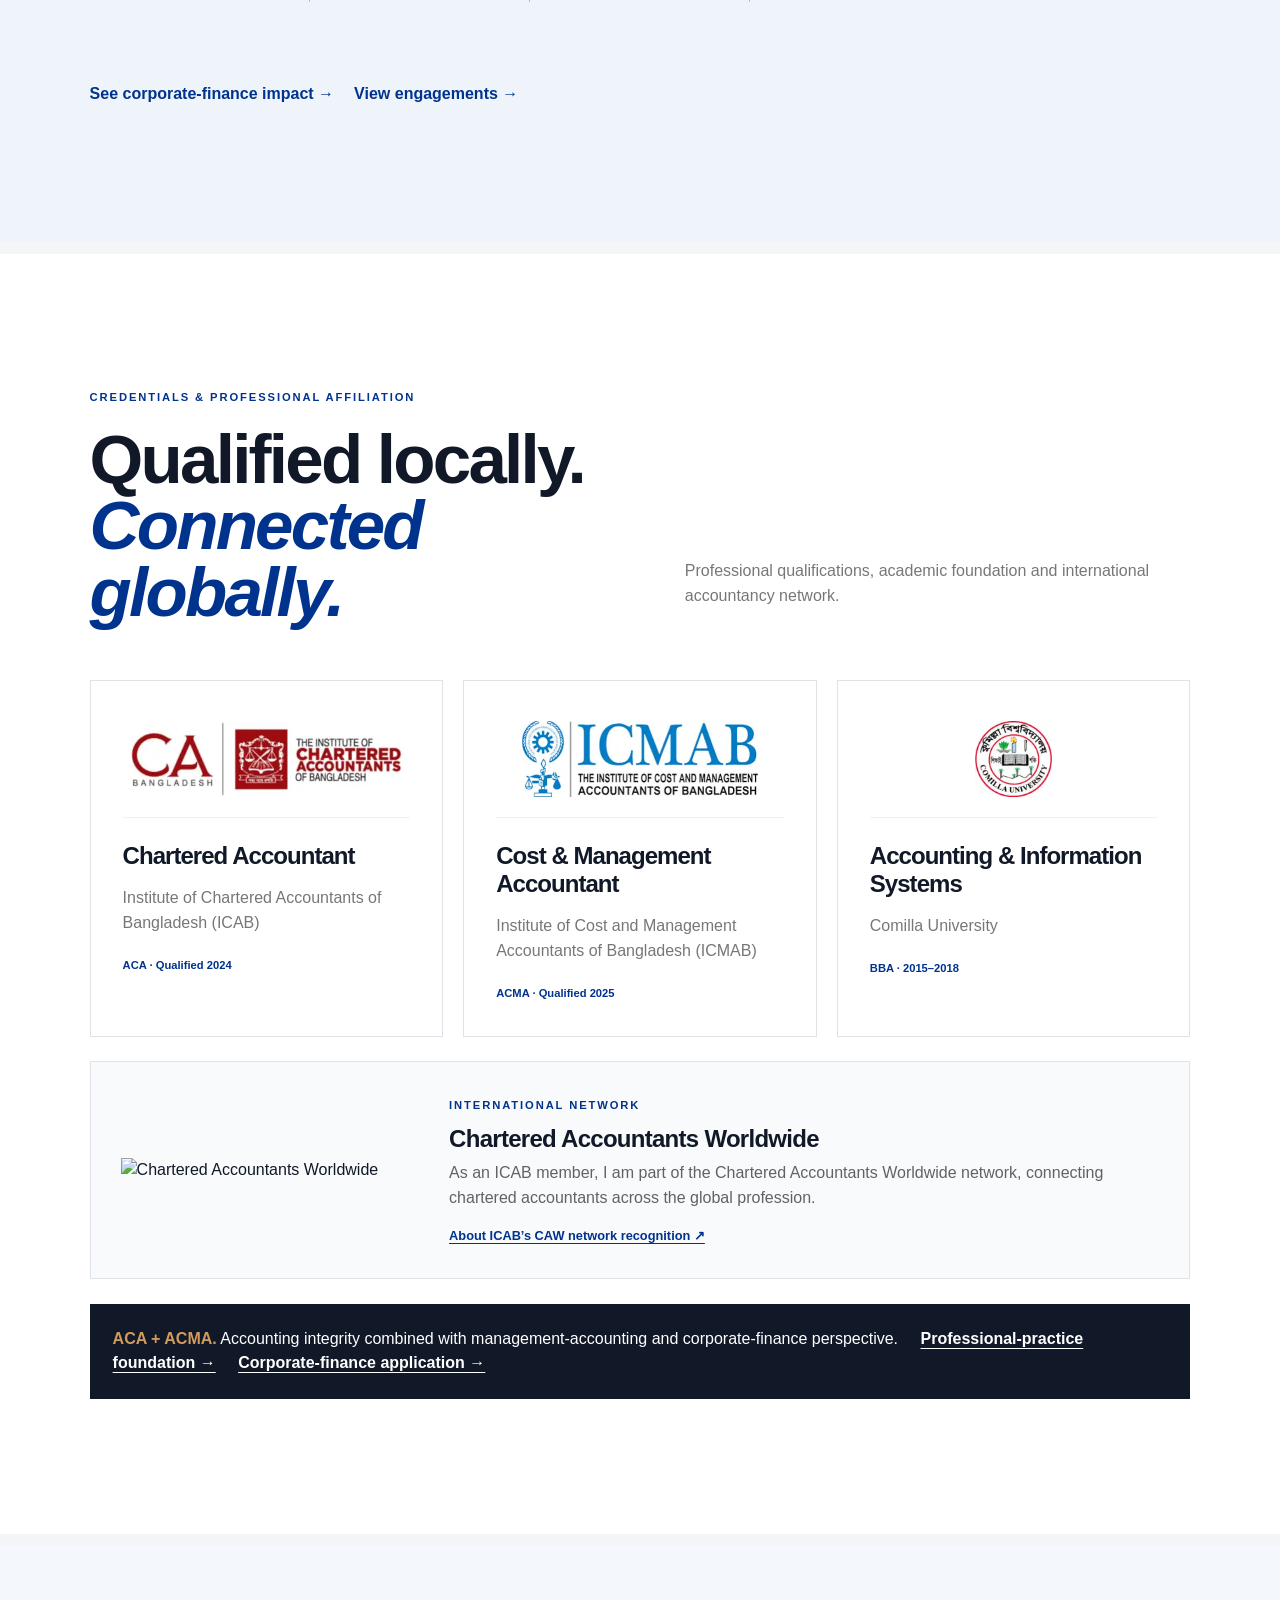
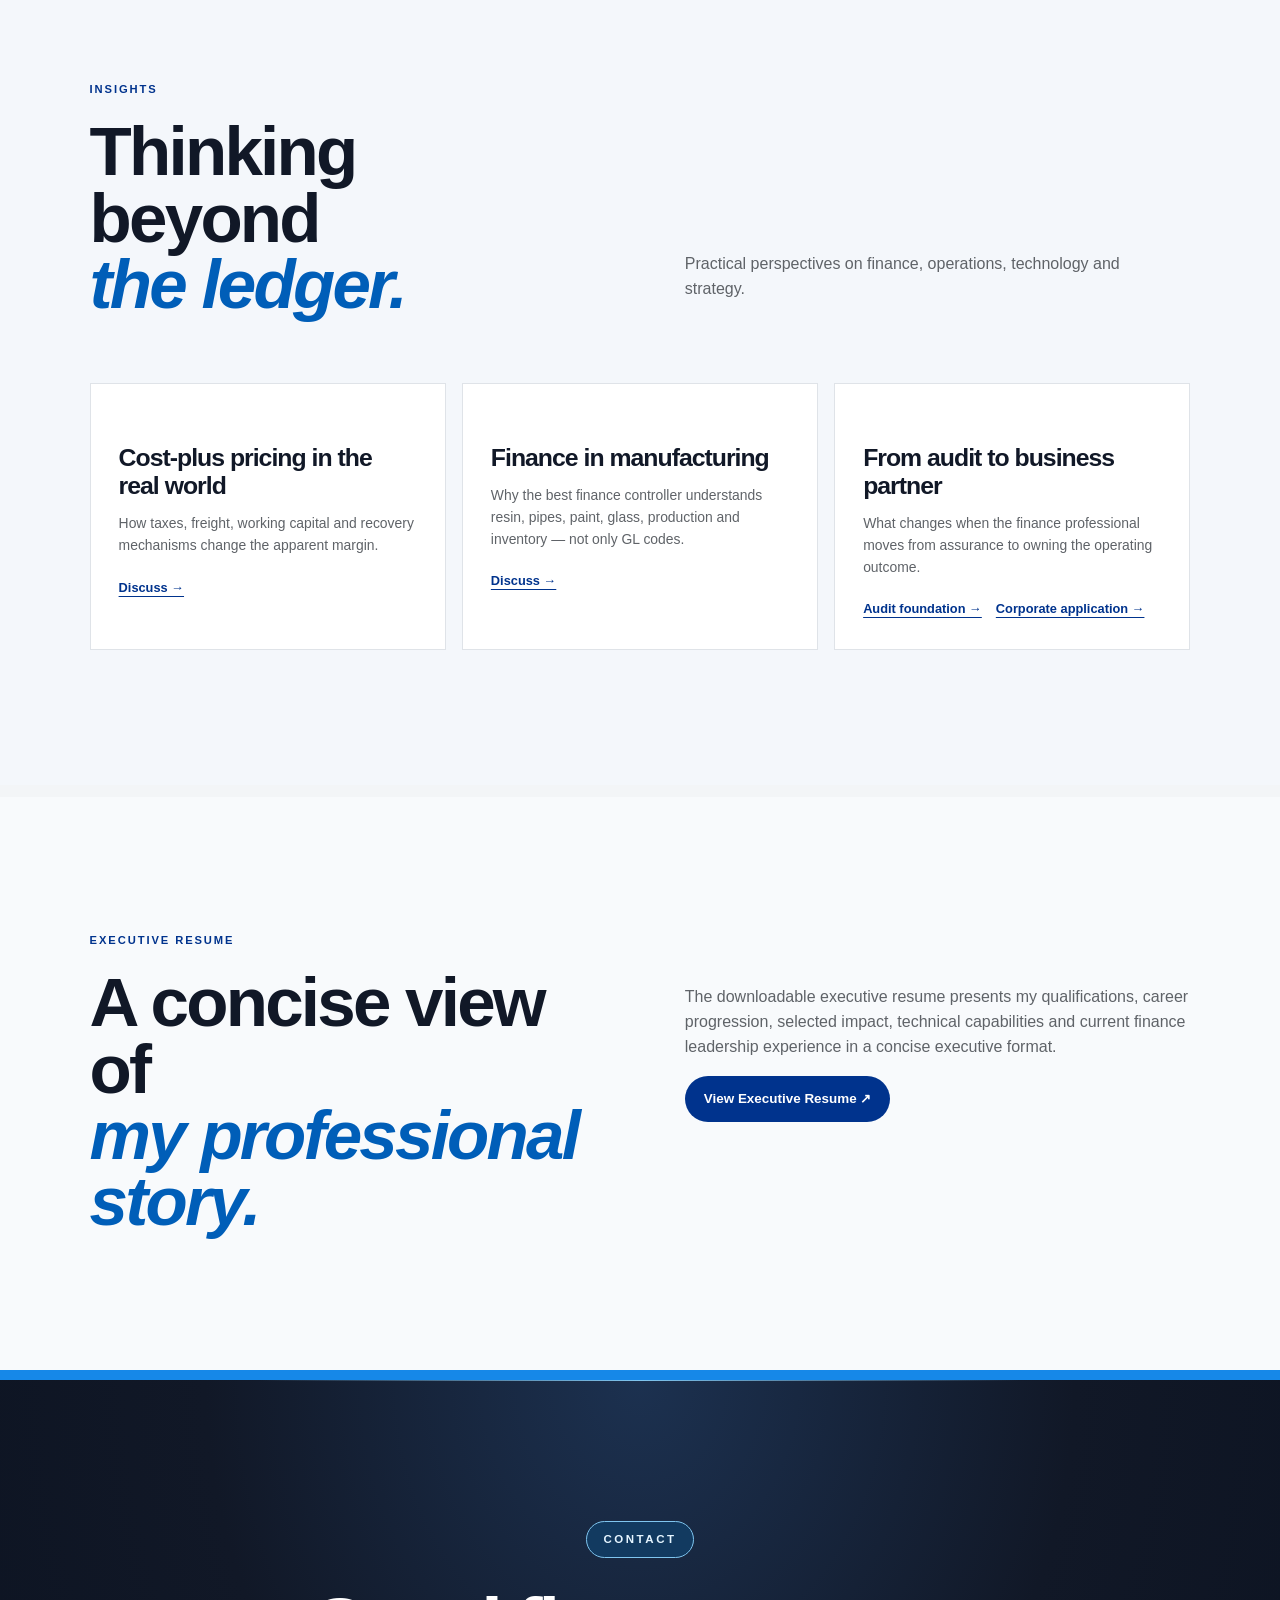
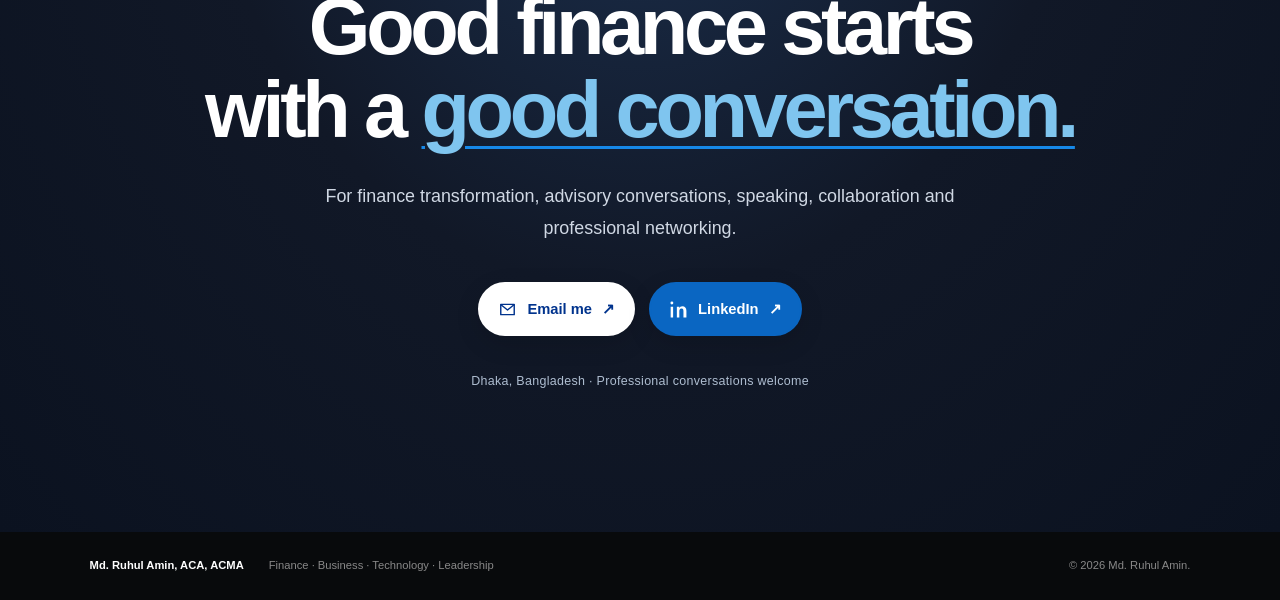
==== commit 81de36cc: "Add Credentials page to site navigation" ====
--- a/index.html
+++ b/index.html
@@ -4,7 +4,7 @@
 .credential-note .text-link{margin-left:18px}
 .portrait-card{background:#fff!important;display:flex!important;align-items:flex-end;justify-content:center;overflow:hidden}
 @media(max-width:700px){.credential-note .text-link{display:block;margin:12px 0 0}}
-</style></head><body><div class="progress"></div><header><a class="logo" href="#home">RUHUL<span>.</span><small>ACA · ACMA</small></a><button class="hamb">☰</button><nav><a href="#about">About</a><a href="#career">Career</a><a href="#expertise">Expertise</a><a href="portfolio.html">Portfolio</a><a href="clients.html">Client Experience</a><a href="#impact">Impact</a><a href="leadership.html">Leadership</a><a href="#insights">Insights</a><a href="#resume">Resume</a><a href="#" class="nav-btn ask-trigger">Ask Ruhul AI ↗</a><a href="#contact" class="nav-btn">Let's talk ↗</a></nav></header><main id="home">
+</style></head><body><div class="progress"></div><header><a class="logo" href="#home">RUHUL<span>.</span><small>ACA · ACMA</small></a><button class="hamb">☰</button><nav><a href="#about">About</a><a href="#career">Career</a><a href="#expertise">Expertise</a><a href="portfolio.html">Portfolio</a><a href="clients.html">Client Experience</a><a href="#impact">Impact</a><a href="leadership.html">Leadership</a><a href="credentials.html">Credentials</a><a href="#insights">Insights</a><a href="#resume">Resume</a><a href="#" class="nav-btn ask-trigger">Ask Ruhul AI ↗</a><a href="#contact" class="nav-btn">Let's talk ↗</a></nav></header><main id="home">
 <section class="hero"><div class="hero-copy"><div class="kicker"><span class="pulse"></span> IT-enabled Chartered Accountant · Bangladesh</div><h1>Finance that<br><i>moves</i> business.</h1><p class="hero-text">I'm <strong>Md. Ruhul Amin, ACA, ACMA</strong> — finance leadership across control, FP&A, costing, manufacturing and business partnering.</p><div class="actions"><a class="btn primary" href="#career">View career <b>↘</b></a><a class="btn ghost" href="portfolio.html">Portfolio <b>↗</b></a><a class="btn outline" href="#contact">Connect <b>↗</b></a></div><div class="proof"><div><b>7+</b><span>Years<br>experience</span></div><div><b>ACA</b><span>ICAB</span></div><div><b>ACMA</b><span>ICMAB</span></div><div><b>4</b><span>Manufacturing<br>businesses</span></div></div></div><div class="hero-art"><div class="orb"></div><div class="gridlines"></div><div class="portrait portrait-card"><img src="assets/Ruhul.png?v=20261008" loading="eager" decoding="async" alt="Md. Ruhul Amin, ACA, ACMA"></div><div class="floating f1"><small>NOW</small><b>Assistant Finance Controller<br>/ Head of Accounts, FP&amp;A</b><span>PRAN-RFL Group</span></div><div class="floating f2"><small>POSITIONING</small><b>Finance · Business<br>Technology · Leadership</b></div></div></section>
 <section class="marquee"><div>FINANCIAL CONTROL · FP&A · MANUFACTURING FINANCE · IFRS · COSTING · PRICING · ORACLE EBS · BUSINESS PARTNERING ·</div></section>
 <section id="about" class="section about"><div class="eyebrow">The story</div><div class="two-col"><div><h2>From the audit room<br>to the <em>factory floor.</em></h2></div><div class="body-copy"><p>My career has moved from <strong>audit and advisory</strong> into hands-on corporate finance leadership, with a focus on turning financial information into operating decisions.</p><p><strong>ACA (ICAB) · ACMA (ICMAB) · BBA in Accounting & Information Systems</strong></p><div class="relationship-links"><a class="text-link" href="#career">See the full career arc →</a><a class="text-link" href="clients.html">Explore engagements →</a><a class="text-link" href="portfolio.html">See the PRAN-RFL business portfolio →</a></div></div></div><div class="story-cards"><article><h3>Control</h3><p>Financial reporting, governance, IFRS/IAS and management information.</p></article><article><h3>Business finance</h3><p>FP&A, costing, pricing, CAPEX, working capital and manufacturing economics.</p></article><article><h3>Technology</h3><p>Oracle EBS, Excel, Power BI and SQL applied to practical finance decisions.</p></article></div></section>
--- a/styles.css
+++ b/styles.css
@@ -190,3 +190,293 @@
 .dark .section-head p{color:#c3cad4}
 .dark .timeline{border-top-color:#3a4658}
 .dark .timeline article{border-bottom-color:#3a4658}
+
+
+/* Insights, resume and contact: consistent navy, white and accessible blue. */
+.insights{background:#f4f7fb!important;color:#111827!important}
+.insights .section-head h2{color:#111827!important}
+.insights .section-head h2 em{color:#005eb8!important}
+.insights .section-head p{color:#5f6368!important}
+.insight-grid{grid-template-columns:repeat(3,minmax(0,1fr))!important;gap:16px!important;background:transparent!important;border:0!important}
+.insight-grid article{min-width:0;background:#fff!important;color:#111827!important;border:1px solid #dfe3e8;padding:28px!important;min-height:260px!important}
+.insight-grid h3{color:#111827!important}
+.insight-grid p{color:#5f6368!important}
+.insight-grid a{display:inline-block;margin:7px 14px 0 0;color:#00338D!important;text-decoration:underline;text-underline-offset:4px}
+.insight-grid a:hover{color:#005eb8!important}
+.resume-section{background:#f8fafc!important}
+.resume-section h2 em{color:#005eb8!important}
+.resume-copy .btn.primary{background:#00338D!important;color:#fff!important}
+.contact{background:#111827!important;border-top:8px solid #00338D!important}
+.contact h2 em{color:#7fc5ef!important}
+.contact p{color:#c3cad4!important}
+.contact .contact-actions{align-items:center;flex-wrap:wrap}
+.contact .contact-social{display:inline-flex;align-items:center;justify-content:center;gap:10px;min-height:48px;padding:13px 18px;font-size:.84rem}
+.contact .social-icon{width:19px;height:19px;flex:0 0 19px;display:block}
+.contact .email-social{background:#fff!important;color:#00338D!important;border:1px solid #fff!important}
+.contact .email-social:hover{background:#eaf4ff!important}
+.contact .linkedin-social{background:transparent!important;color:#fff!important;border:1px solid #7fc5ef!important}
+.contact .linkedin-social:hover{background:#1b2b43!important;border-color:#fff!important}
+.contact .contact-meta{color:#aab5c4!important}
+@media(max-width:900px){.insight-grid{grid-template-columns:repeat(2,minmax(0,1fr))!important}}
+@media(max-width:600px){.insight-grid{grid-template-columns:1fr!important}.insight-grid article{min-height:0!important;padding:24px!important}.contact .contact-actions{gap:10px}.contact .contact-social{padding:12px 15px}}
+
+
+/* Make the Contact section a clear, high-impact closing call to action. */
+.contact{
+  position:relative;
+  isolation:isolate;
+  overflow:hidden;
+  padding:clamp(90px,11vw,150px) 7vw!important;
+  background:radial-gradient(ellipse at 50% 0%,#1c3150 0%,#111827 48%,#0b1220 100%)!important;
+  border-top:10px solid #1688e8!important;
+}
+.contact:before{
+  content:"";
+  position:absolute;
+  z-index:-1;
+  width:min(760px,90vw);
+  height:1px;
+  top:0;
+  left:50%;
+  transform:translateX(-50%);
+  background:linear-gradient(90deg,transparent,#7fc5ef,transparent);
+}
+.contact .eyebrow{
+  display:inline-flex;
+  align-items:center;
+  justify-content:center;
+  margin:0 auto 28px!important;
+  padding:9px 16px;
+  border:1px solid #7fc5ef;
+  border-radius:999px;
+  background:#123a60;
+  color:#e5f5ff!important;
+  font-size:.72rem;
+  font-weight:900;
+  letter-spacing:.22em;
+}
+.contact h2{
+  max-width:1050px;
+  margin:0 auto!important;
+  color:#fff!important;
+  font-family:var(--head,Arial,sans-serif)!important;
+  font-size:clamp(2.8rem,6.2vw,5.6rem)!important;
+  font-weight:850!important;
+  line-height:1.04!important;
+  letter-spacing:-.055em!important;
+  text-wrap:balance;
+}
+.contact h2 em{
+  color:#7fc5ef!important;
+  font-weight:850!important;
+  font-style:normal;
+  text-decoration:underline;
+  text-decoration-color:#1688e8;
+  text-decoration-thickness:3px;
+  text-underline-offset:9px;
+}
+.contact p{
+  max-width:660px!important;
+  margin:30px auto 0!important;
+  color:#d0d8e4!important;
+  font-size:clamp(1rem,1.4vw,1.12rem)!important;
+  line-height:1.75!important;
+}
+.contact .contact-actions{
+  gap:14px!important;
+  margin:38px 0 0!important;
+}
+.contact .contact-social{
+  min-width:150px;
+  min-height:54px!important;
+  border-radius:999px!important;
+  font-size:.92rem!important;
+  font-weight:800!important;
+  box-shadow:0 8px 24px #0002;
+  transition:transform .18s ease,background .18s ease,border-color .18s ease;
+}
+.contact .contact-social:hover{transform:translateY(-2px)}
+.contact .email-social{
+  background:#fff!important;
+  color:#00338D!important;
+  border:2px solid #fff!important;
+}
+.contact .email-social:hover{background:#e5f4ff!important}
+.contact .linkedin-social{
+  background:#0a66c2!important;
+  color:#fff!important;
+  border:2px solid #0a66c2!important;
+}
+.contact .linkedin-social:hover{background:#004182!important;border-color:#7fc5ef!important}
+.contact .contact-meta{
+  margin-top:36px;
+  color:#aebdd0!important;
+  font-size:.78rem!important;
+  letter-spacing:.025em;
+}
+@media(max-width:600px){
+  .contact{padding:82px 6vw 76px!important;border-top-width:7px!important}
+  .contact .eyebrow{margin-bottom:24px!important}
+  .contact h2{font-size:clamp(2.35rem,10vw,3.5rem)!important;line-height:1.08!important}
+  .contact h2 em{text-underline-offset:5px;text-decoration-thickness:2px}
+  .contact p{margin-top:24px!important;font-size:.96rem!important}
+  .contact .contact-actions{margin-top:30px!important;gap:10px!important}
+  .contact .contact-social{min-width:0;min-height:50px!important;padding:12px 15px!important}
+  .contact .contact-meta{margin-top:28px}
+}
+@media(prefers-reduced-motion:reduce){.contact .contact-social{transition:none}.contact .contact-social:hover{transform:none}}
+
+
+/* Leadership page: clearer hierarchy and more legible community cards */
+#leadership-home .section {
+  padding: clamp(64px, 8vw, 112px) 7vw;
+}
+#leadership-home .section-head {
+  align-items: end;
+  gap: clamp(24px, 5vw, 72px);
+  margin-bottom: clamp(32px, 5vw, 58px);
+}
+#leadership-home .section-head h2 {
+  font-size: clamp(2.7rem, 5.2vw, 5rem);
+  line-height: .98;
+  max-width: 680px;
+}
+#leadership-home .section-head p {
+  color: #626a75;
+  font-size: clamp(.98rem, 1.15vw, 1.1rem);
+  line-height: 1.7;
+  max-width: 480px;
+}
+#leadership-home .leadership-grid {
+  display: grid;
+  grid-template-columns: repeat(3, minmax(0, 1fr));
+  gap: 18px;
+  margin-top: 0;
+}
+#leadership-home .leadership-grid article {
+  min-width: 0;
+  padding: 24px 22px 22px;
+  border: 1px solid #e0e5eb;
+  border-top: 3px solid #00338D;
+  border-radius: 4px;
+  background: #fff;
+  transition: transform .18s ease, box-shadow .18s ease, border-color .18s ease;
+}
+#leadership-home .leadership-grid article:hover {
+  transform: translateY(-3px);
+  border-color: #b8cce3;
+  box-shadow: 0 12px 28px #10243b0d;
+}
+#leadership-home .leadership-grid article b {
+  display: block;
+  color: #003b7a;
+  font: 800 .76rem/1.5 var(--sans);
+  letter-spacing: .055em;
+  margin-bottom: 13px;
+}
+#leadership-home .leadership-grid article h3 {
+  margin: 0 0 12px;
+  font: 700 clamp(1.08rem, 1.35vw, 1.3rem)/1.28 var(--head);
+  letter-spacing: -.02em;
+  overflow-wrap: anywhere;
+}
+#leadership-home .leadership-grid article p {
+  margin: 0 0 10px;
+  color: #5c6570;
+  font-size: .92rem;
+  line-height: 1.65;
+}
+#leadership-home .leadership-grid article p strong {
+  color: #273548;
+  font-weight: 700;
+}
+#leadership-home .leadership-grid article small {
+  display: block;
+  margin-top: 12px;
+  color: #6d7784;
+  font-size: .82rem;
+  line-height: 1.55;
+}
+#volunteering { background: #f2f6fa !important; }
+#volunteering .leadership-grid article { background: #fff; }
+#awards .leadership-grid article { border-top-color: #0091DA; }
+#awards .leadership-grid article h3 { color: #111827; }
+#leadership-home .section.dark .section-head p { color: #d0d7e0; }
+
+@media (max-width: 900px) {
+  #leadership-home .leadership-grid { grid-template-columns: repeat(2, minmax(0, 1fr)); }
+  #leadership-home .section-head { grid-template-columns: 1fr 1fr; }
+}
+@media (max-width: 620px) {
+  #leadership-home .section { padding: 58px 6vw; }
+  #leadership-home .section-head { grid-template-columns: 1fr; gap: 16px; margin-bottom: 28px; }
+  #leadership-home .section-head h2 { font-size: clamp(2.65rem, 11vw, 4rem); }
+  #leadership-home .section-head p { font-size: 1rem; }
+  #leadership-home .leadership-grid { grid-template-columns: 1fr; gap: 13px; }
+  #leadership-home .leadership-grid article { padding: 21px 19px; }
+  #leadership-home .leadership-grid article h3 { font-size: 1.15rem; }
+  #leadership-home .leadership-grid article p { font-size: .94rem; }
+}
+@media (prefers-reduced-motion: reduce) {
+  #leadership-home .leadership-grid article { transition: none; }
+  #leadership-home .leadership-grid article:hover { transform: none; }
+}
+
+
+/* Make the Organizations, Volunteering and Awards section labels easier to see */
+#leadership-home > .section > .eyebrow {
+  font-size: .88rem;
+  line-height: 1.4;
+  letter-spacing: .16em;
+  font-weight: 800;
+  color: #003b7a;
+  margin-bottom: 22px;
+}
+#leadership-home #volunteering > .eyebrow {
+  color: #003b7a;
+}
+#leadership-home #awards > .eyebrow {
+  color: #003b7a;
+}
+@media (max-width: 620px) {
+  #leadership-home > .section > .eyebrow {
+    font-size: .82rem;
+    letter-spacing: .13em;
+    margin-bottom: 18px;
+  }
+}
+
+
+/* Strong, unmistakable emphasis for Leadership page section names */
+#leadership-home > section.section > .eyebrow {
+  display: inline-block;
+  font-size: 1.05rem;
+  line-height: 1.35;
+  letter-spacing: .12em;
+  font-weight: 800;
+  color: #00338D;
+  padding-bottom: 8px;
+  border-bottom: 3px solid #0091DA;
+  margin-bottom: 24px;
+}
+#leadership-home #volunteering > .eyebrow,
+#leadership-home #awards > .eyebrow {
+  color: #00338D;
+}
+@media (min-width: 901px) {
+  header nav a[href="leadership.html#organizations"],
+  header nav a[href="leadership.html#volunteering"],
+  header nav a[href="leadership.html#awards"] {
+    font-size: .82rem;
+    font-weight: 800;
+    color: #00338D;
+    opacity: 1;
+  }
+}
+@media (max-width: 900px) {
+  #leadership-home > section.section > .eyebrow {
+    font-size: .98rem;
+    letter-spacing: .1em;
+    margin-bottom: 20px;
+  }
+}
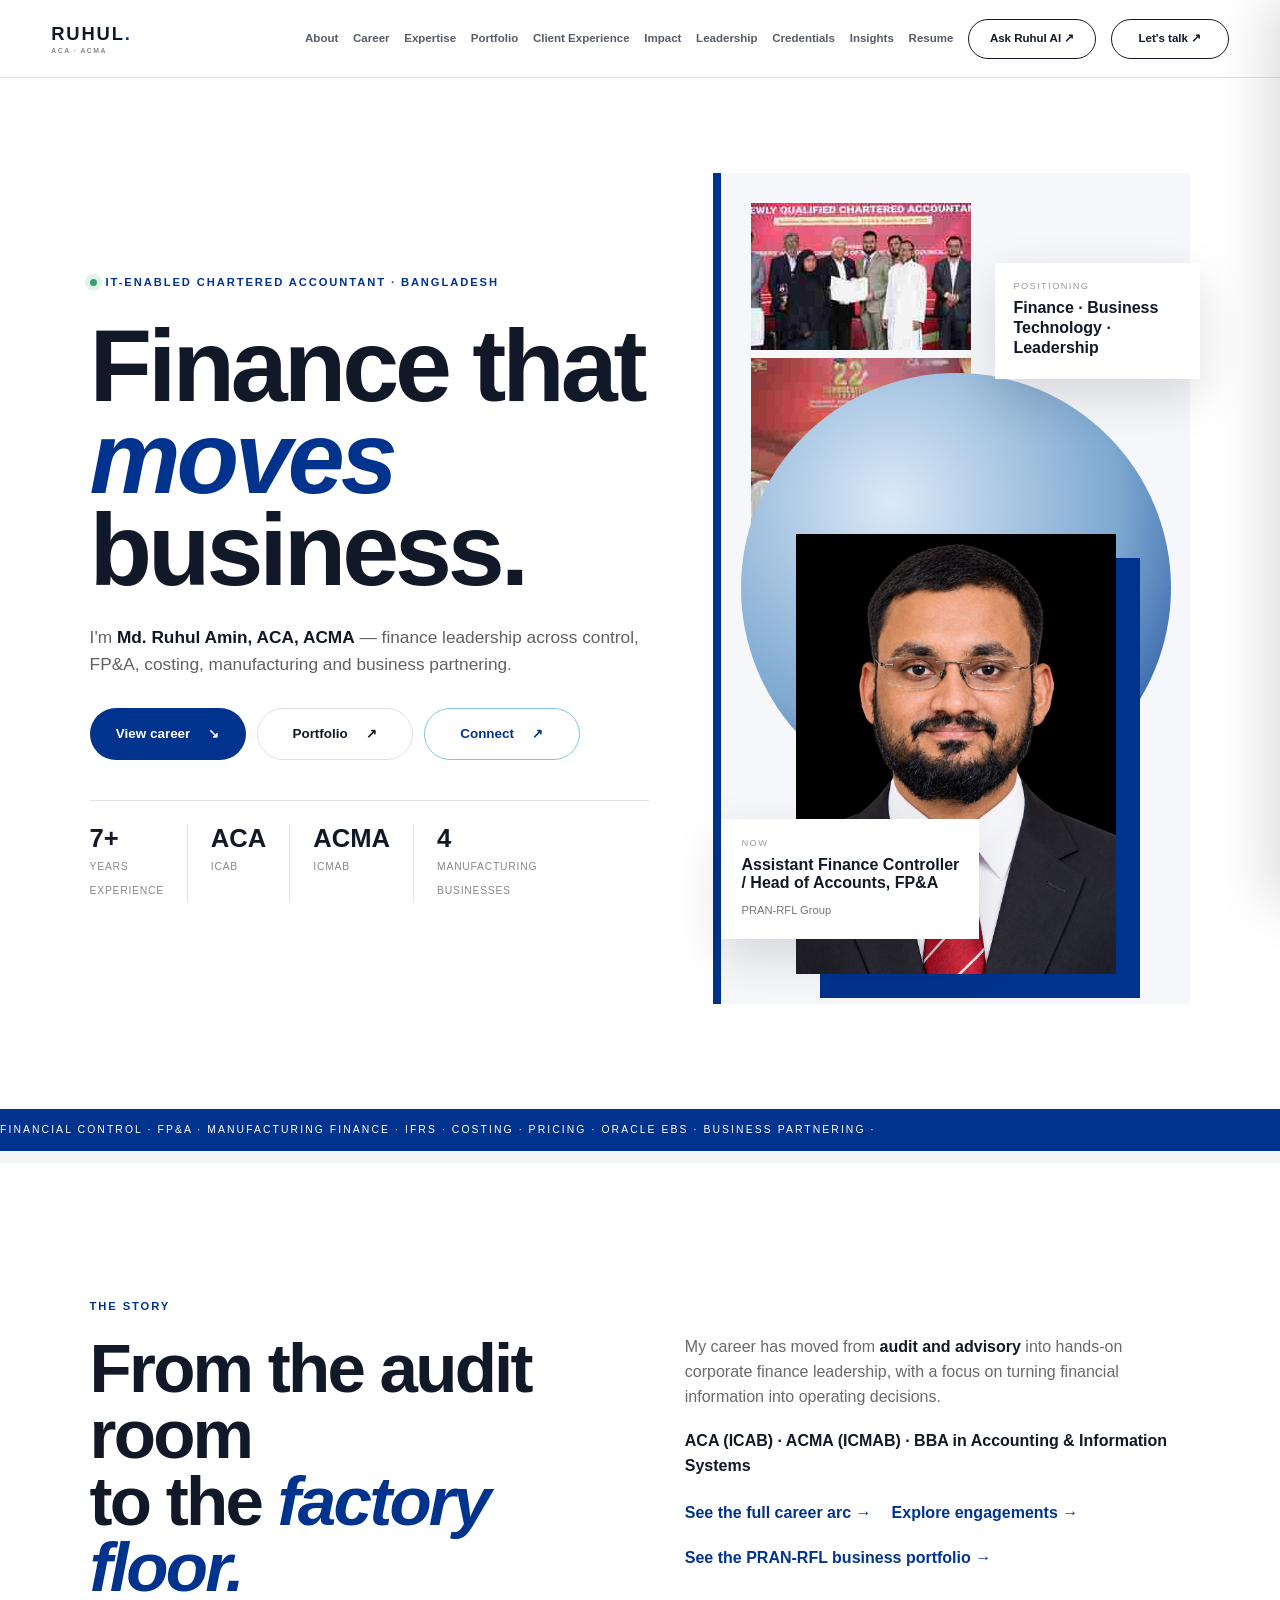
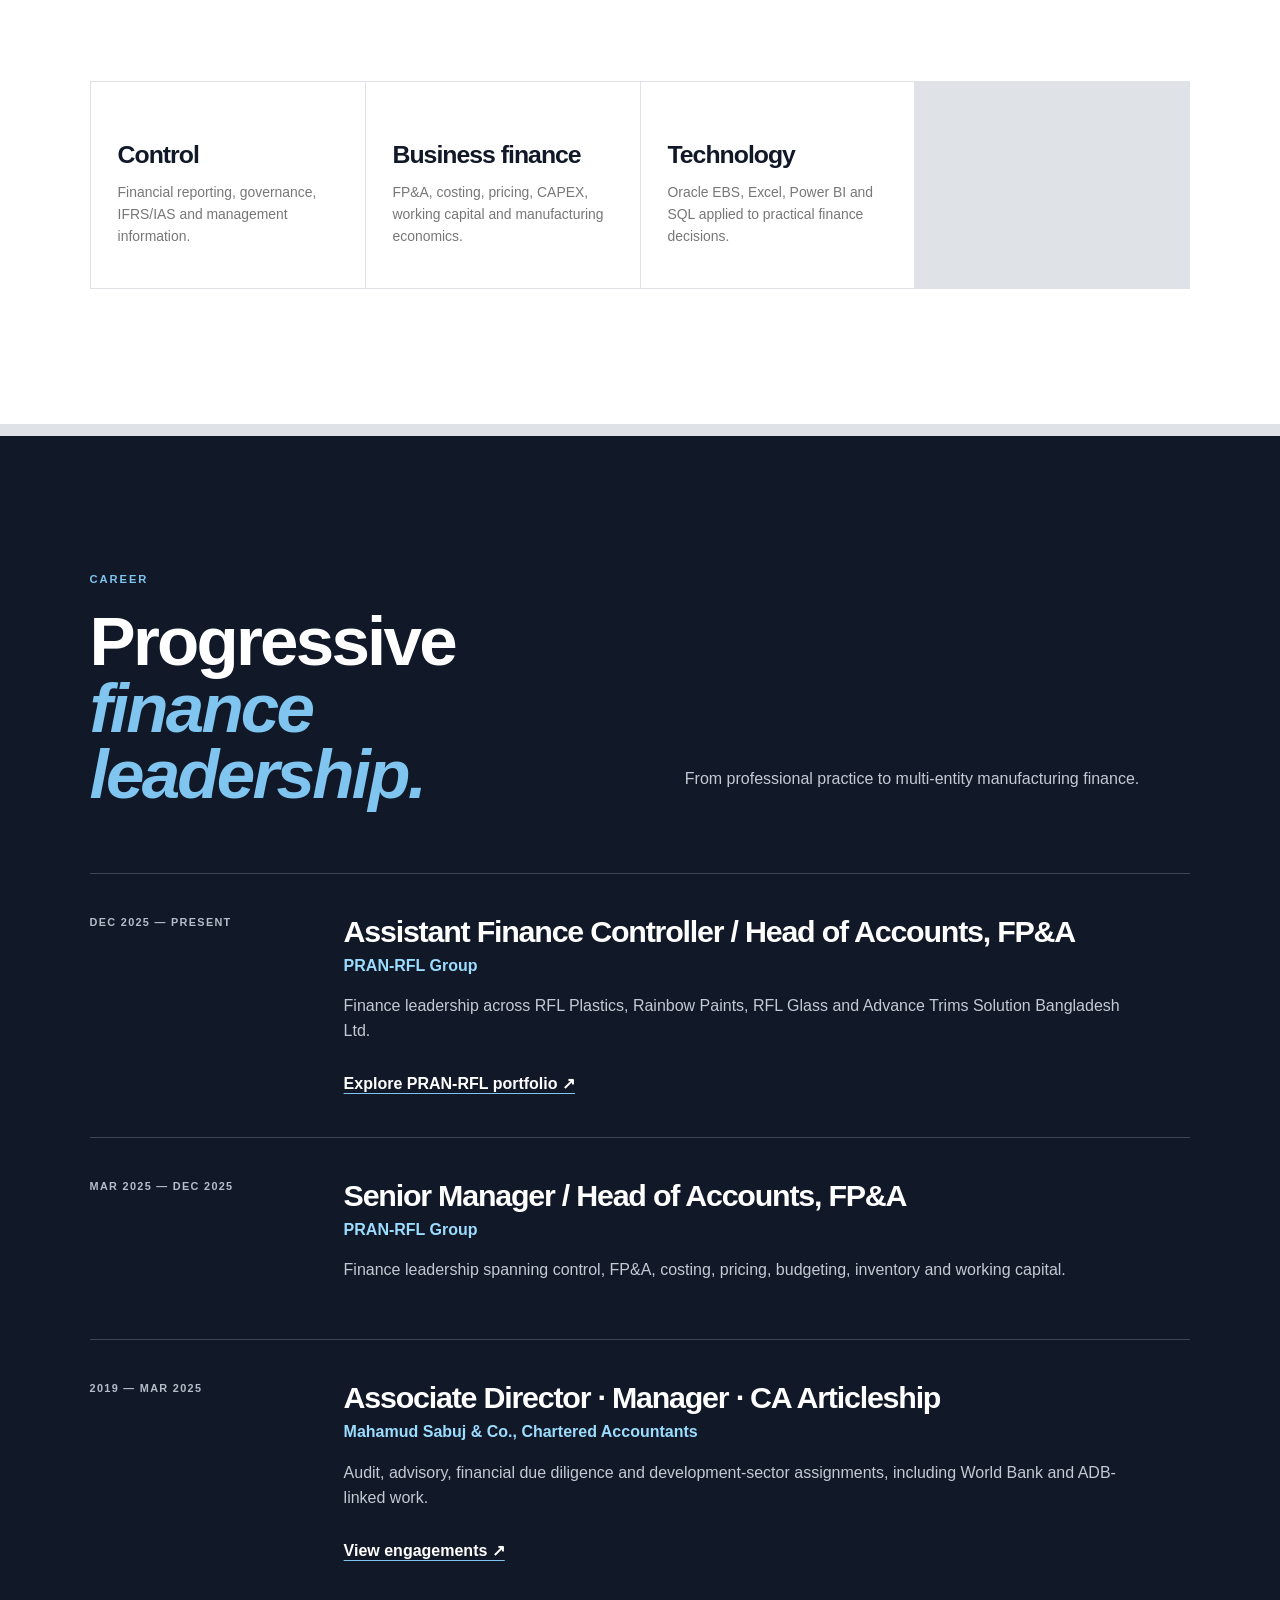
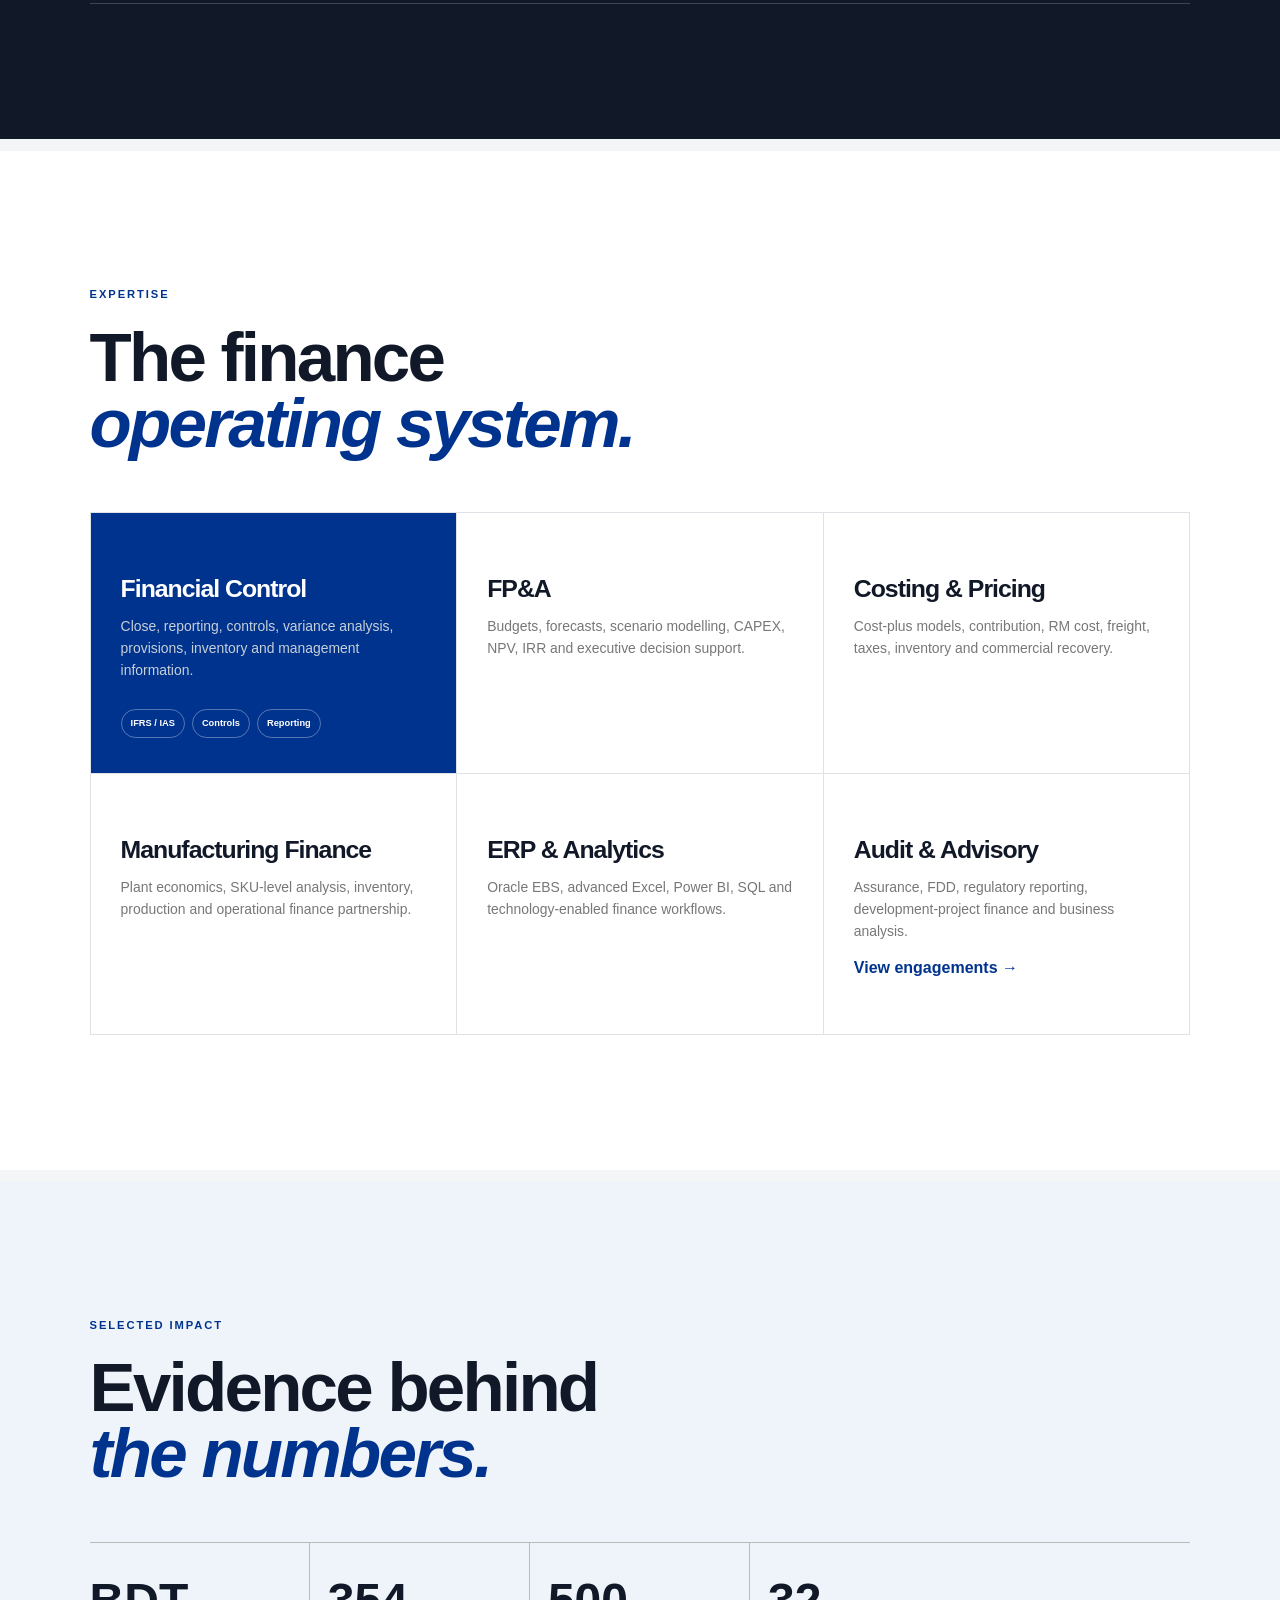
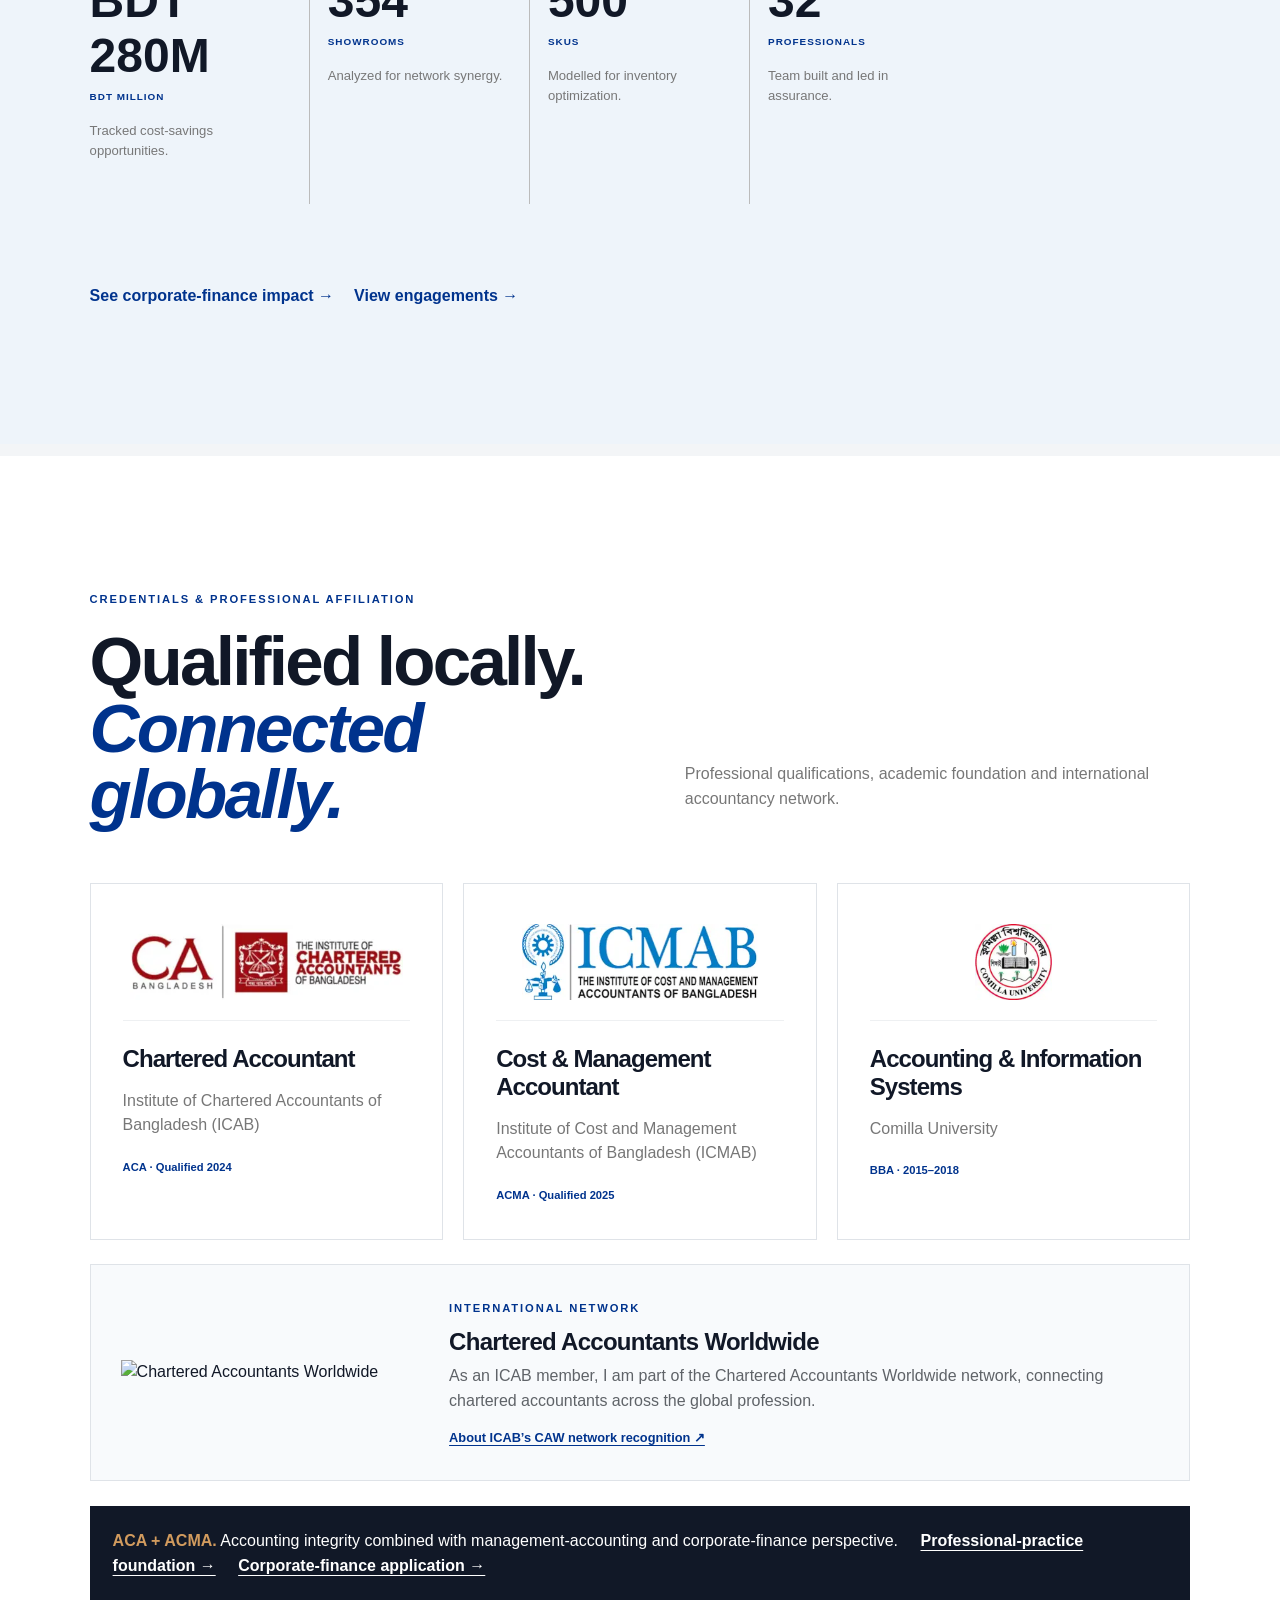
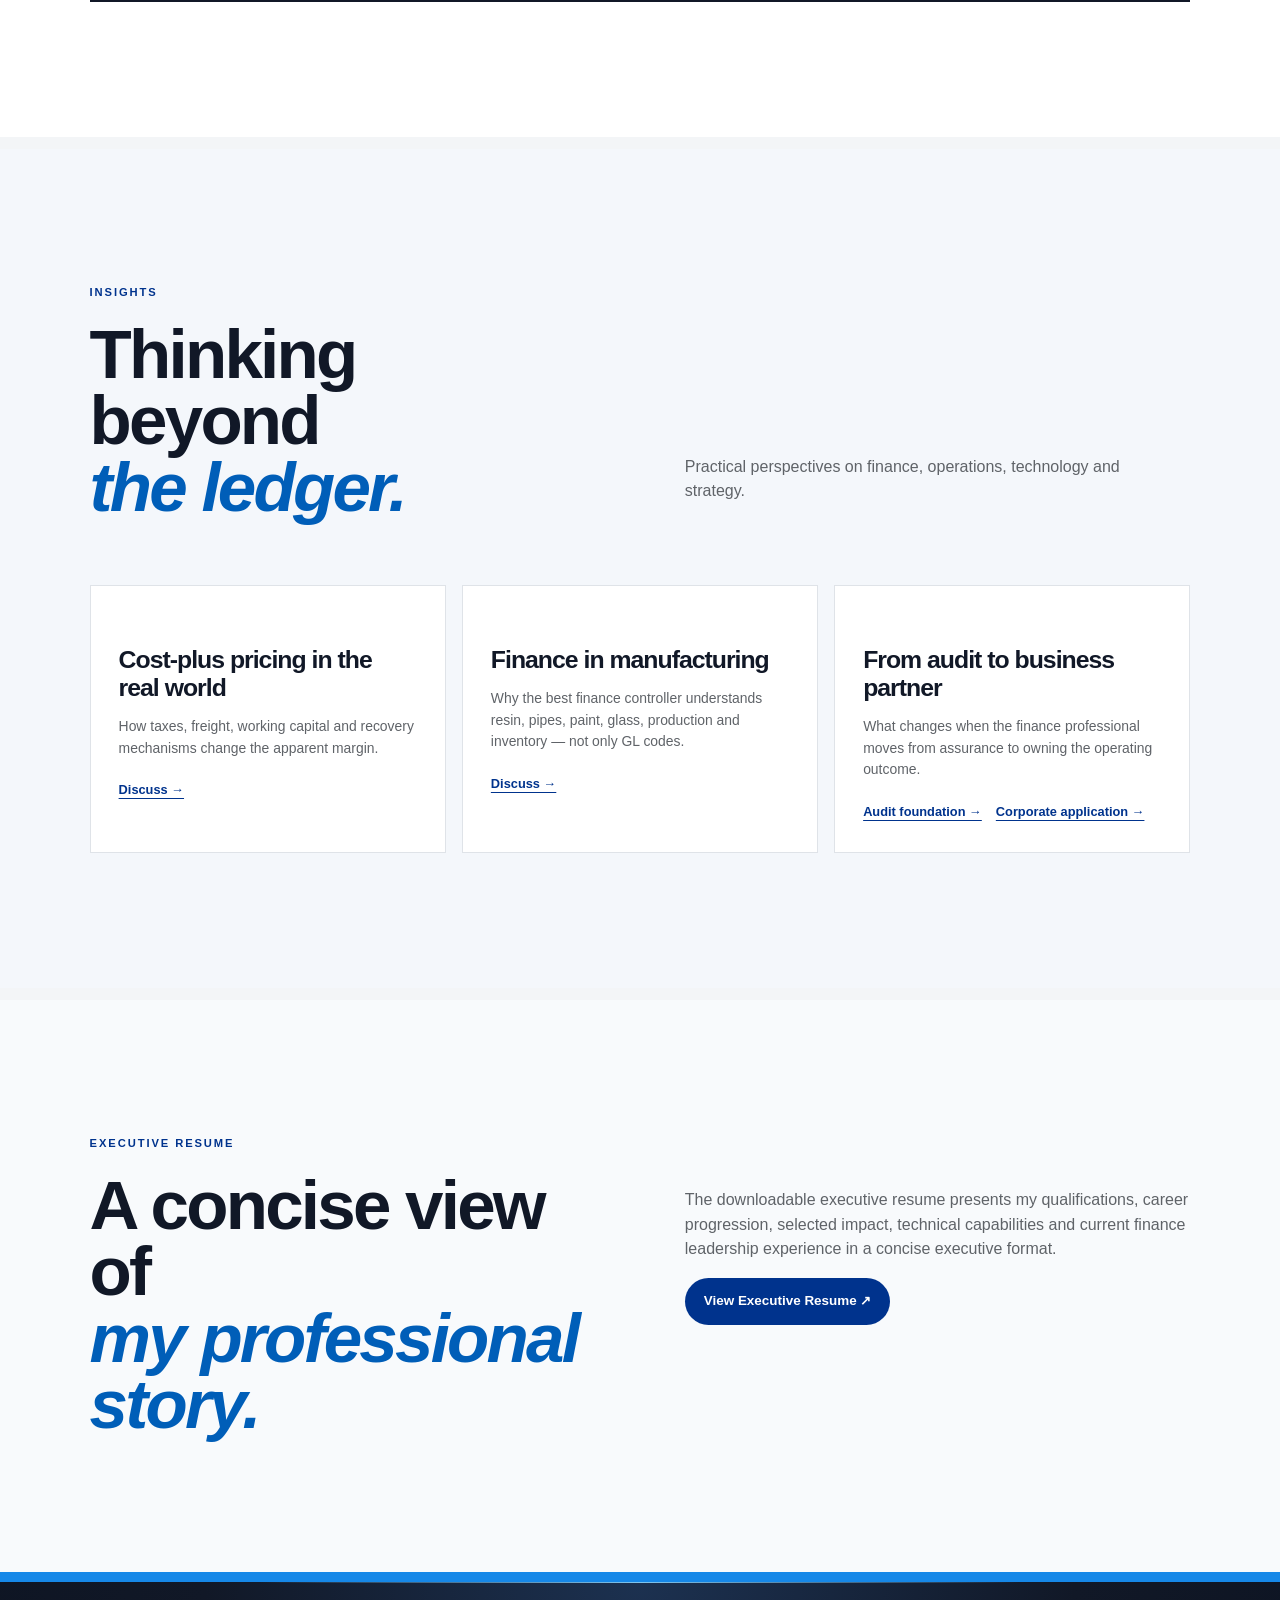
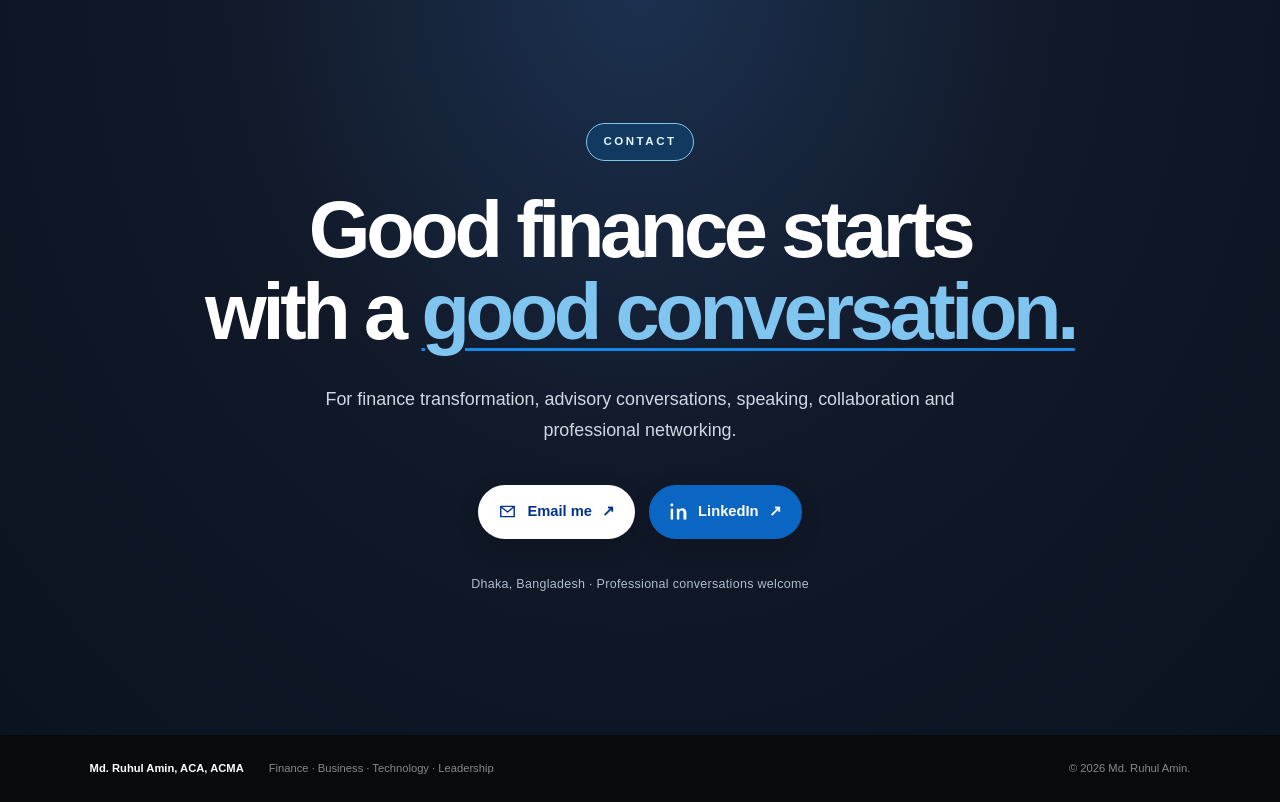
==== commit f62c0f8e: "Add ICAB and ICMAB convocation background slideshow to homepage" ====
--- a/index.html
+++ b/index.html
@@ -5,7 +5,7 @@
 .portrait-card{background:#fff!important;display:flex!important;align-items:flex-end;justify-content:center;overflow:hidden}
 @media(max-width:700px){.credential-note .text-link{display:block;margin:12px 0 0}}
 </style></head><body><div class="progress"></div><header><a class="logo" href="#home">RUHUL<span>.</span><small>ACA · ACMA</small></a><button class="hamb">☰</button><nav><a href="#about">About</a><a href="#career">Career</a><a href="#expertise">Expertise</a><a href="portfolio.html">Portfolio</a><a href="clients.html">Client Experience</a><a href="#impact">Impact</a><a href="leadership.html">Leadership</a><a href="credentials.html">Credentials</a><a href="#insights">Insights</a><a href="#resume">Resume</a><a href="#" class="nav-btn ask-trigger">Ask Ruhul AI ↗</a><a href="#contact" class="nav-btn">Let's talk ↗</a></nav></header><main id="home">
-<section class="hero"><div class="hero-copy"><div class="kicker"><span class="pulse"></span> IT-enabled Chartered Accountant · Bangladesh</div><h1>Finance that<br><i>moves</i> business.</h1><p class="hero-text">I'm <strong>Md. Ruhul Amin, ACA, ACMA</strong> — finance leadership across control, FP&A, costing, manufacturing and business partnering.</p><div class="actions"><a class="btn primary" href="#career">View career <b>↘</b></a><a class="btn ghost" href="portfolio.html">Portfolio <b>↗</b></a><a class="btn outline" href="#contact">Connect <b>↗</b></a></div><div class="proof"><div><b>7+</b><span>Years<br>experience</span></div><div><b>ACA</b><span>ICAB</span></div><div><b>ACMA</b><span>ICMAB</span></div><div><b>4</b><span>Manufacturing<br>businesses</span></div></div></div><div class="hero-art"><div class="orb"></div><div class="gridlines"></div><div class="portrait portrait-card"><img src="assets/Ruhul.png?v=20261008" loading="eager" decoding="async" alt="Md. Ruhul Amin, ACA, ACMA"></div><div class="floating f1"><small>NOW</small><b>Assistant Finance Controller<br>/ Head of Accounts, FP&amp;A</b><span>PRAN-RFL Group</span></div><div class="floating f2"><small>POSITIONING</small><b>Finance · Business<br>Technology · Leadership</b></div></div></section>
+<section class="hero"><div class="hero-copy"><div class="kicker"><span class="pulse"></span> IT-enabled Chartered Accountant · Bangladesh</div><h1>Finance that<br><i>moves</i> business.</h1><p class="hero-text">I'm <strong>Md. Ruhul Amin, ACA, ACMA</strong> — finance leadership across control, FP&A, costing, manufacturing and business partnering.</p><div class="actions"><a class="btn primary" href="#career">View career <b>↘</b></a><a class="btn ghost" href="portfolio.html">Portfolio <b>↗</b></a><a class="btn outline" href="#contact">Connect <b>↗</b></a></div><div class="proof"><div><b>7+</b><span>Years<br>experience</span></div><div><b>ACA</b><span>ICAB</span></div><div><b>ACMA</b><span>ICMAB</span></div><div><b>4</b><span>Manufacturing<br>businesses</span></div></div></div><div class="hero-art"><div class="convocation-slideshow" aria-hidden="true"><img class="is-active" src="[data-uri]" alt=""><img src="[data-uri]" alt=""><span class="convocation-wash"></span></div><div class="orb"></div><div class="gridlines"></div><div class="portrait portrait-card"><img src="assets/Ruhul.png?v=20261008" loading="eager" decoding="async" alt="Md. Ruhul Amin, ACA, ACMA"></div><div class="floating f1"><small>NOW</small><b>Assistant Finance Controller<br>/ Head of Accounts, FP&amp;A</b><span>PRAN-RFL Group</span></div><div class="floating f2"><small>POSITIONING</small><b>Finance · Business<br>Technology · Leadership</b></div></div></section>
 <section class="marquee"><div>FINANCIAL CONTROL · FP&A · MANUFACTURING FINANCE · IFRS · COSTING · PRICING · ORACLE EBS · BUSINESS PARTNERING ·</div></section>
 <section id="about" class="section about"><div class="eyebrow">The story</div><div class="two-col"><div><h2>From the audit room<br>to the <em>factory floor.</em></h2></div><div class="body-copy"><p>My career has moved from <strong>audit and advisory</strong> into hands-on corporate finance leadership, with a focus on turning financial information into operating decisions.</p><p><strong>ACA (ICAB) · ACMA (ICMAB) · BBA in Accounting & Information Systems</strong></p><div class="relationship-links"><a class="text-link" href="#career">See the full career arc →</a><a class="text-link" href="clients.html">Explore engagements →</a><a class="text-link" href="portfolio.html">See the PRAN-RFL business portfolio →</a></div></div></div><div class="story-cards"><article><h3>Control</h3><p>Financial reporting, governance, IFRS/IAS and management information.</p></article><article><h3>Business finance</h3><p>FP&A, costing, pricing, CAPEX, working capital and manufacturing economics.</p></article><article><h3>Technology</h3><p>Oracle EBS, Excel, Power BI and SQL applied to practical finance decisions.</p></article></div></section>
 <section id="career" class="section dark"><div class="eyebrow">Career</div><div class="section-head"><h2>Progressive<br><em>finance leadership.</em></h2><p>From professional practice to multi-entity manufacturing finance.</p></div><div class="timeline">
@@ -49,4 +49,4 @@
   </form>
   <div class="ask-drawer-foot">AI-generated answers are based on Ruhul’s published professional profile. Confidential or role-specific information is not disclosed.</div>
 </aside>
-<script src="ask-drawer.js"></script></body></html>
+<script>(function(){const box=document.querySelector(".convocation-slideshow");if(!box)return;const slides=[...box.querySelectorAll("img")];if(slides.length<2)return;const reduce=window.matchMedia&&window.matchMedia("(prefers-reduced-motion: reduce)").matches;if(reduce)return;let active=0;window.setInterval(()=>{slides[active].classList.remove("is-active");active=(active+1)%slides.length;slides[active].classList.add("is-active")},5600)})();</script><script src="ask-drawer.js"></script></body></html>
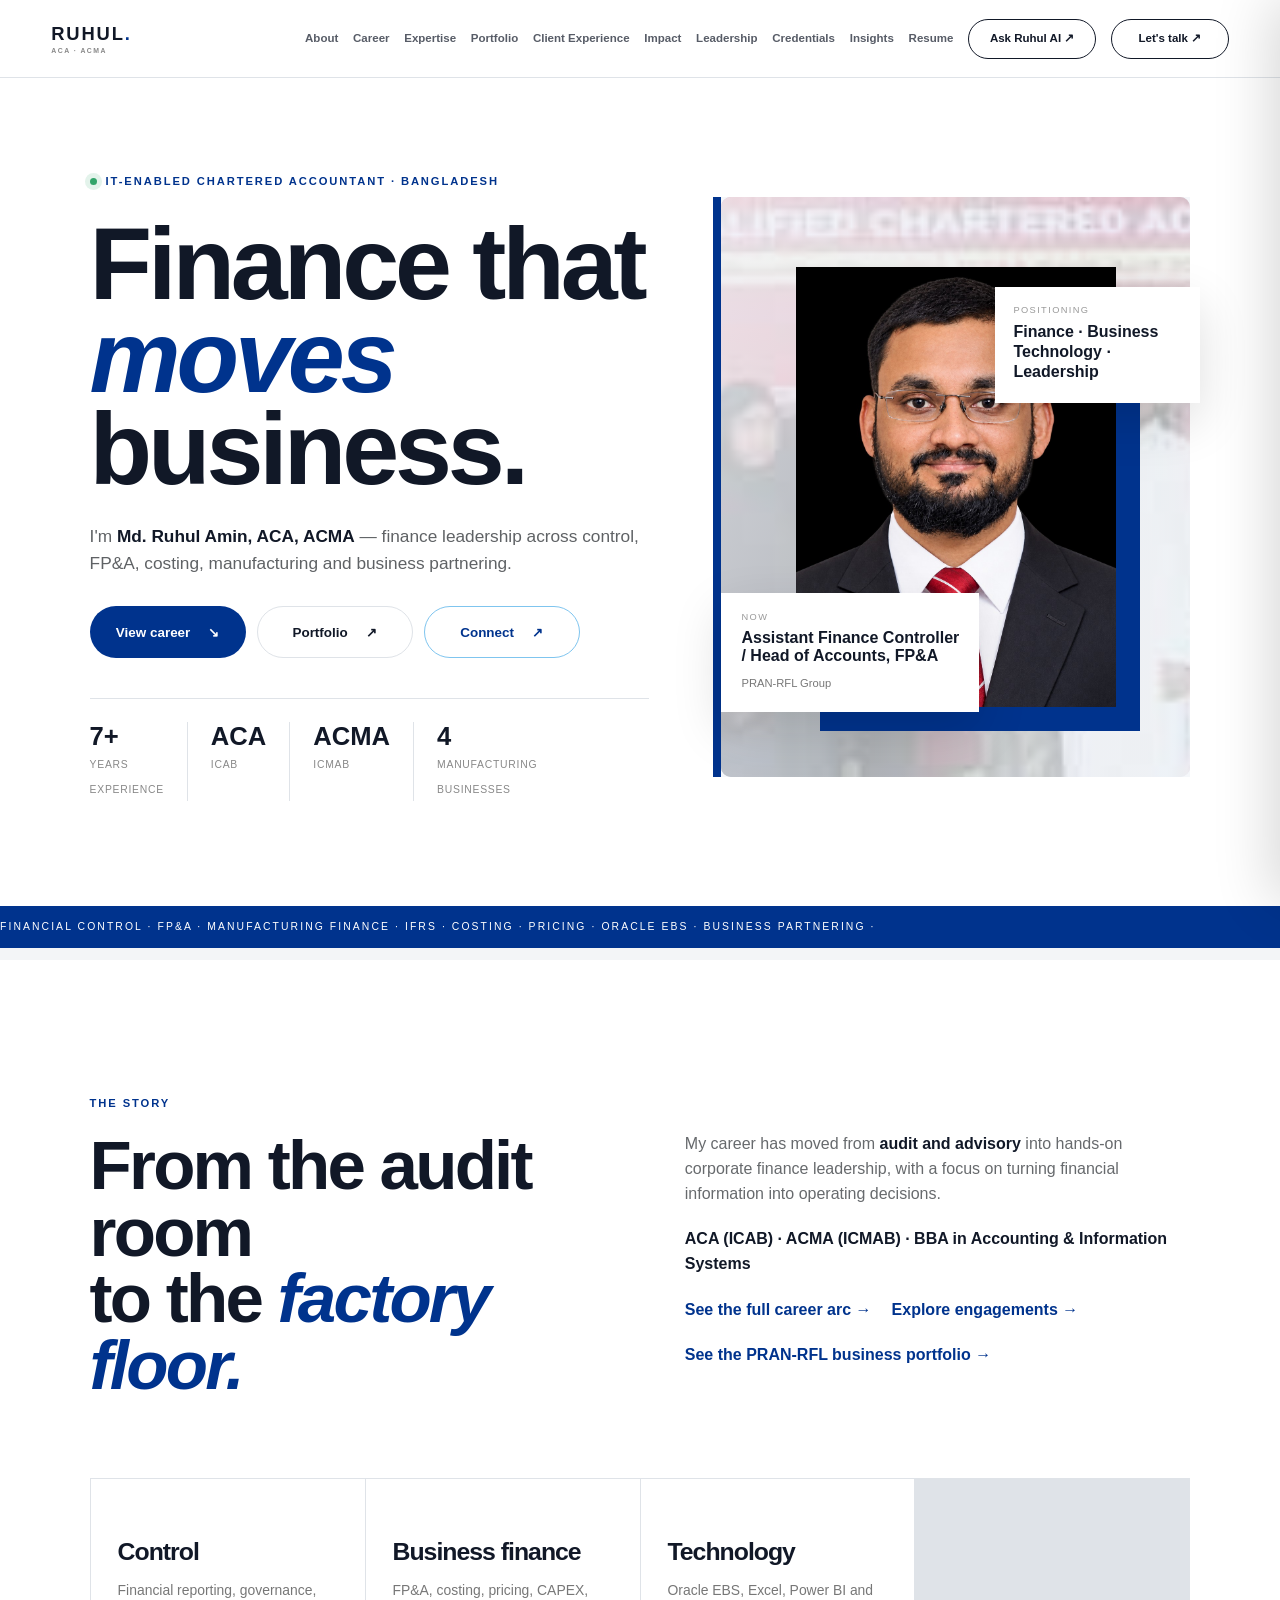
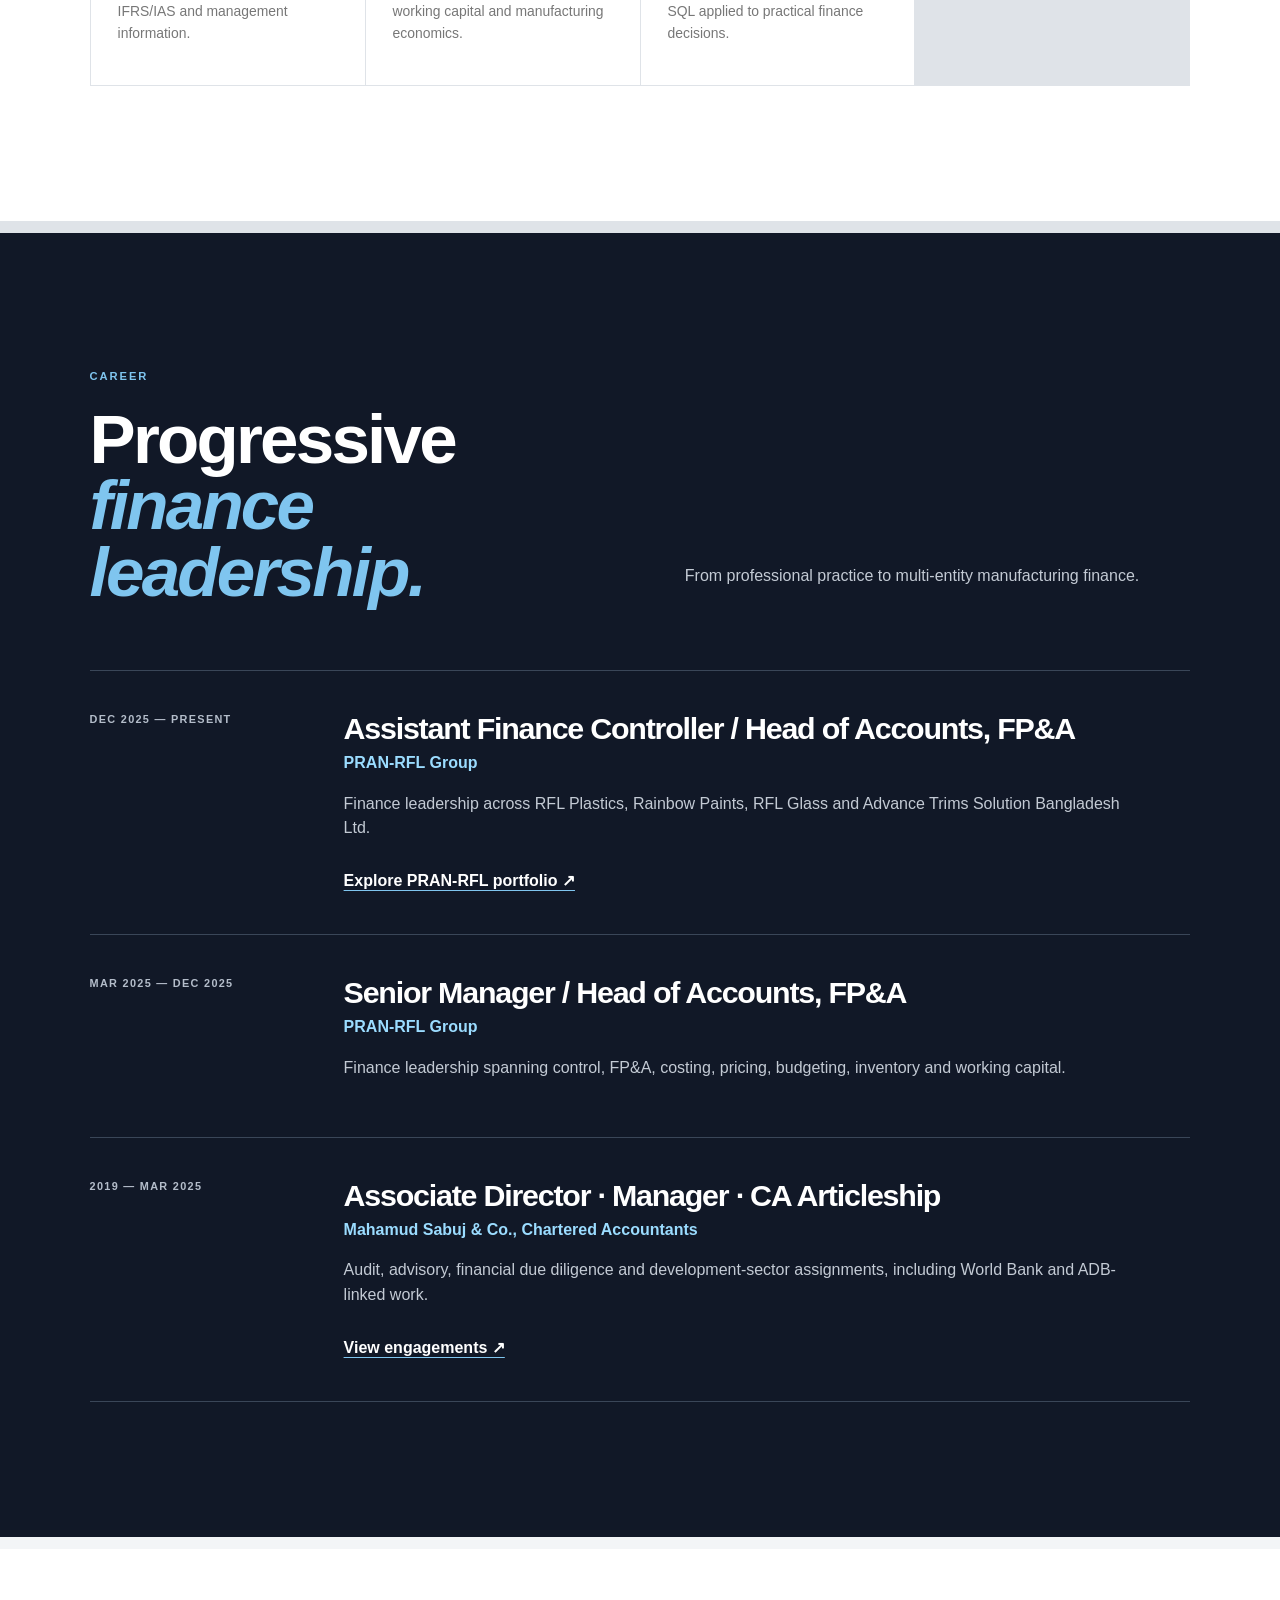
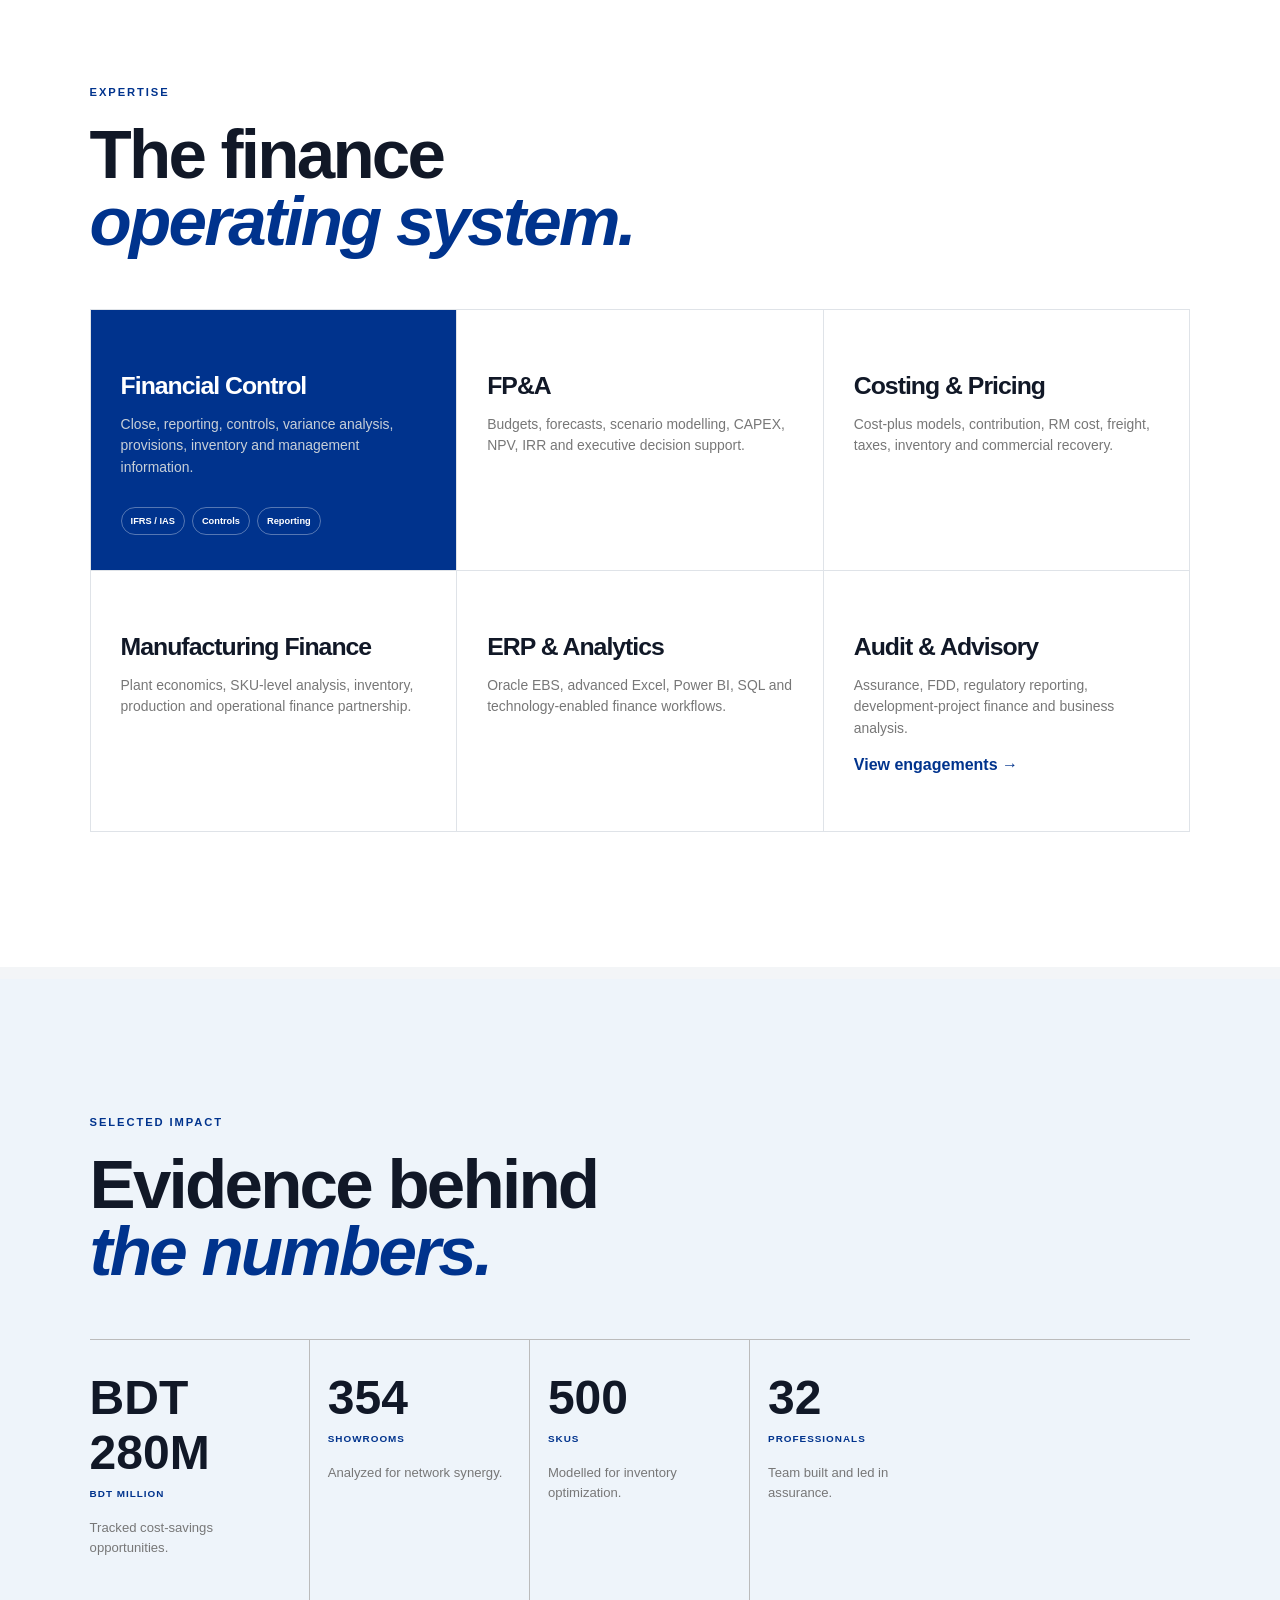
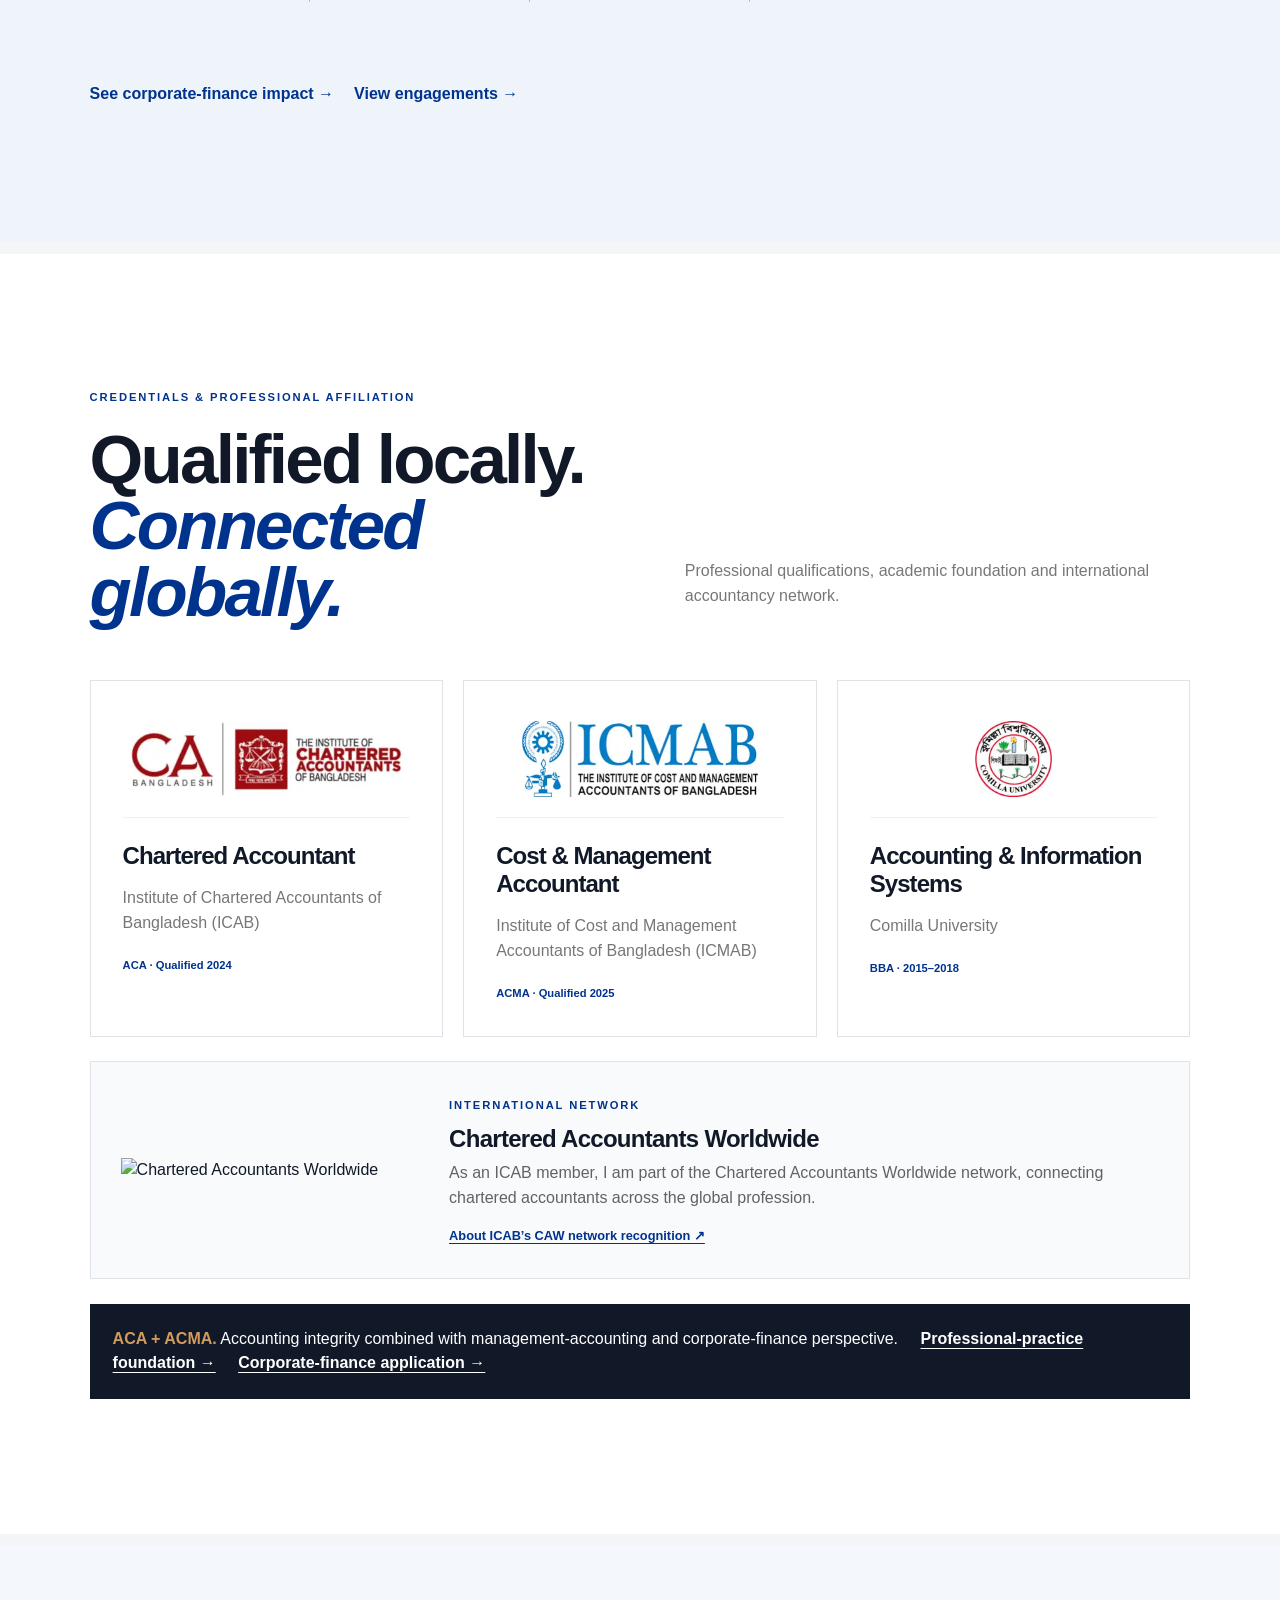
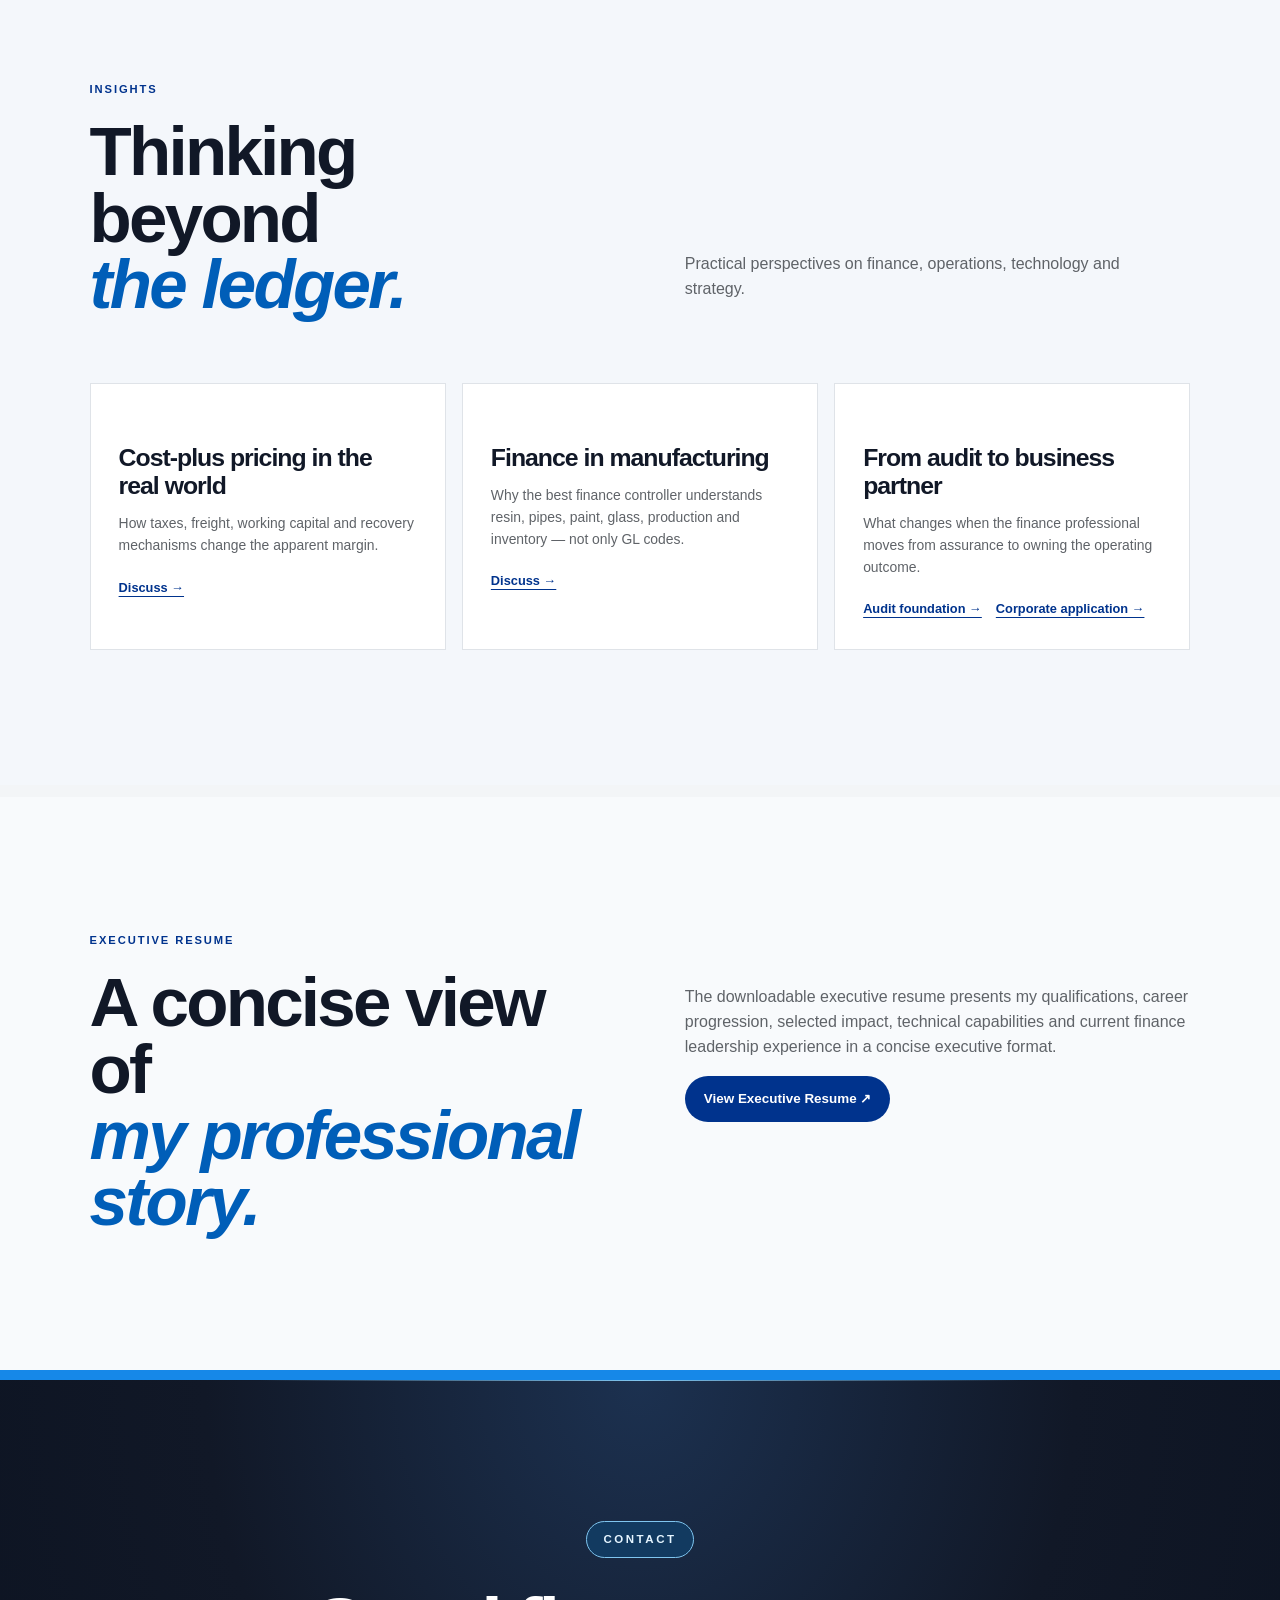
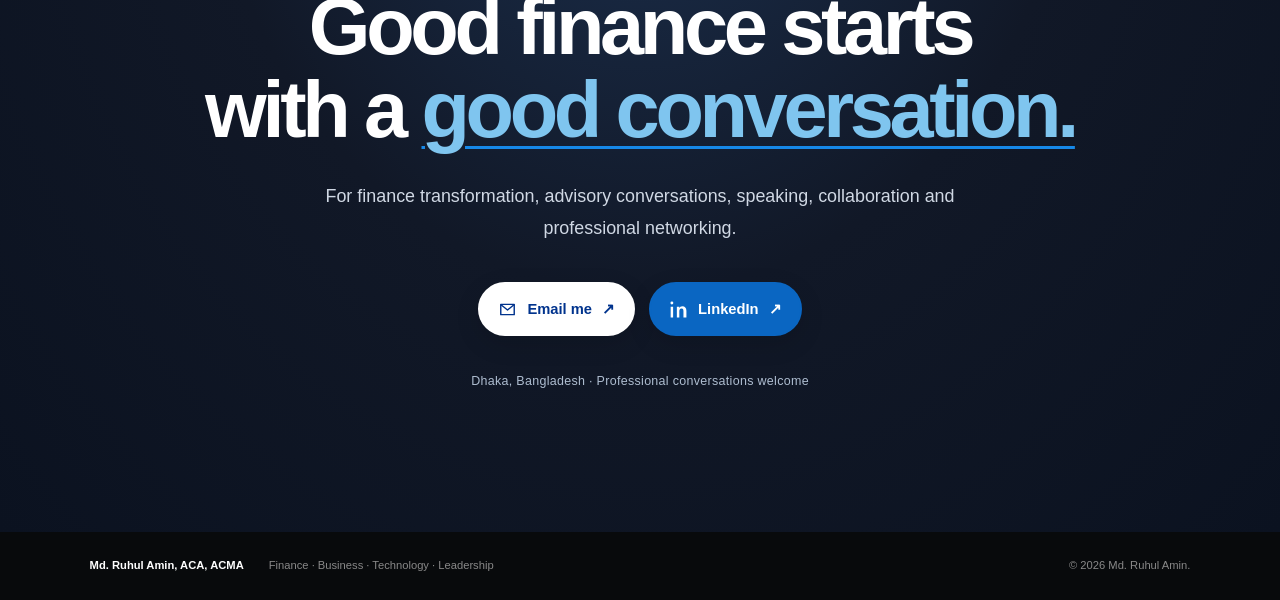
==== commit f935e9be: "Fix convocation slideshow rotation" ====
--- a/index.html
+++ b/index.html
@@ -49,4 +49,15 @@
   </form>
   <div class="ask-drawer-foot">AI-generated answers are based on Ruhul’s published professional profile. Confidential or role-specific information is not disclosed.</div>
 </aside>
-<script>(function(){const box=document.querySelector(".convocation-slideshow");if(!box)return;const slides=[...box.querySelectorAll("img")];if(slides.length<2)return;const reduce=window.matchMedia&&window.matchMedia("(prefers-reduced-motion: reduce)").matches;if(reduce)return;let active=0;window.setInterval(()=>{slides[active].classList.remove("is-active");active=(active+1)%slides.length;slides[active].classList.add("is-active")},5600)})();</script><script src="ask-drawer.js"></script></body></html>
+<script>(function(){const box=document.querySelector(".convocation-slideshow");if(!box)return;const slides=[...box.querySelectorAll("img")];if(slides.length<2)return;const reduce=window.matchMedia&&window.matchMedia("(prefers-reduced-motion: reduce)").matches;if(reduce)return;let active=0;window.setInterval(()=>{slides[active].classList.remove("is-active");active=(active+1)%slides.length;slides[active].classList.add("is-active")},5600)})();</script><script data-convocation-rotator>
+(() => {
+  const slides = Array.from(document.querySelectorAll('.convocation-slideshow img'));
+  if (slides.length < 2) return;
+  let active = Math.max(0, slides.findIndex(img => img.classList.contains('is-active')));
+  window.setInterval(() => {
+    slides[active].classList.remove('is-active');
+    active = (active + 1) % slides.length;
+    slides[active].classList.add('is-active');
+  }, 5000);
+})();
+</script><script src="ask-drawer.js"></script></body></html>
--- a/styles.css
+++ b/styles.css
@@ -480,3 +480,46 @@
     margin-bottom: 20px;
   }
 }
+
+
+/* Subtle rotating convocation photos behind the homepage portrait. */
+.hero-art{isolation:isolate}
+.hero-art .orb{z-index:0}
+.hero-art .convocation-slideshow{
+  position:absolute;
+  inset:0;
+  z-index:1;
+  overflow:hidden;
+  border-radius:10px;
+  pointer-events:none;
+  background:#eaf0f7;
+}
+.hero-art .convocation-slideshow img{
+  position:absolute;
+  inset:0;
+  display:block;
+  width:100%;
+  height:100%;
+  object-fit:cover;
+  object-position:center;
+  opacity:0;
+  filter:saturate(.78) contrast(.9);
+  transition:opacity 1.4s ease-in-out;
+}
+.hero-art .convocation-slideshow img.is-active{opacity:.42}
+.hero-art .convocation-wash{
+  position:absolute;
+  inset:0;
+  display:block;
+  background:linear-gradient(115deg,rgba(245,247,250,.64),rgba(245,247,250,.28) 55%,rgba(245,247,250,.48));
+}
+.hero-art .gridlines{z-index:1;pointer-events:none}
+.hero-art .portrait-card{z-index:2}
+.hero-art .floating{z-index:4}
+@media(max-width:600px){
+  .hero-art .convocation-slideshow img.is-active{opacity:.32}
+  .hero-art .convocation-wash{background:linear-gradient(115deg,rgba(245,247,250,.7),rgba(245,247,250,.4) 55%,rgba(245,247,250,.55))}
+}
+@media(prefers-reduced-motion:reduce){
+  .hero-art .convocation-slideshow img{transition:none}
+}
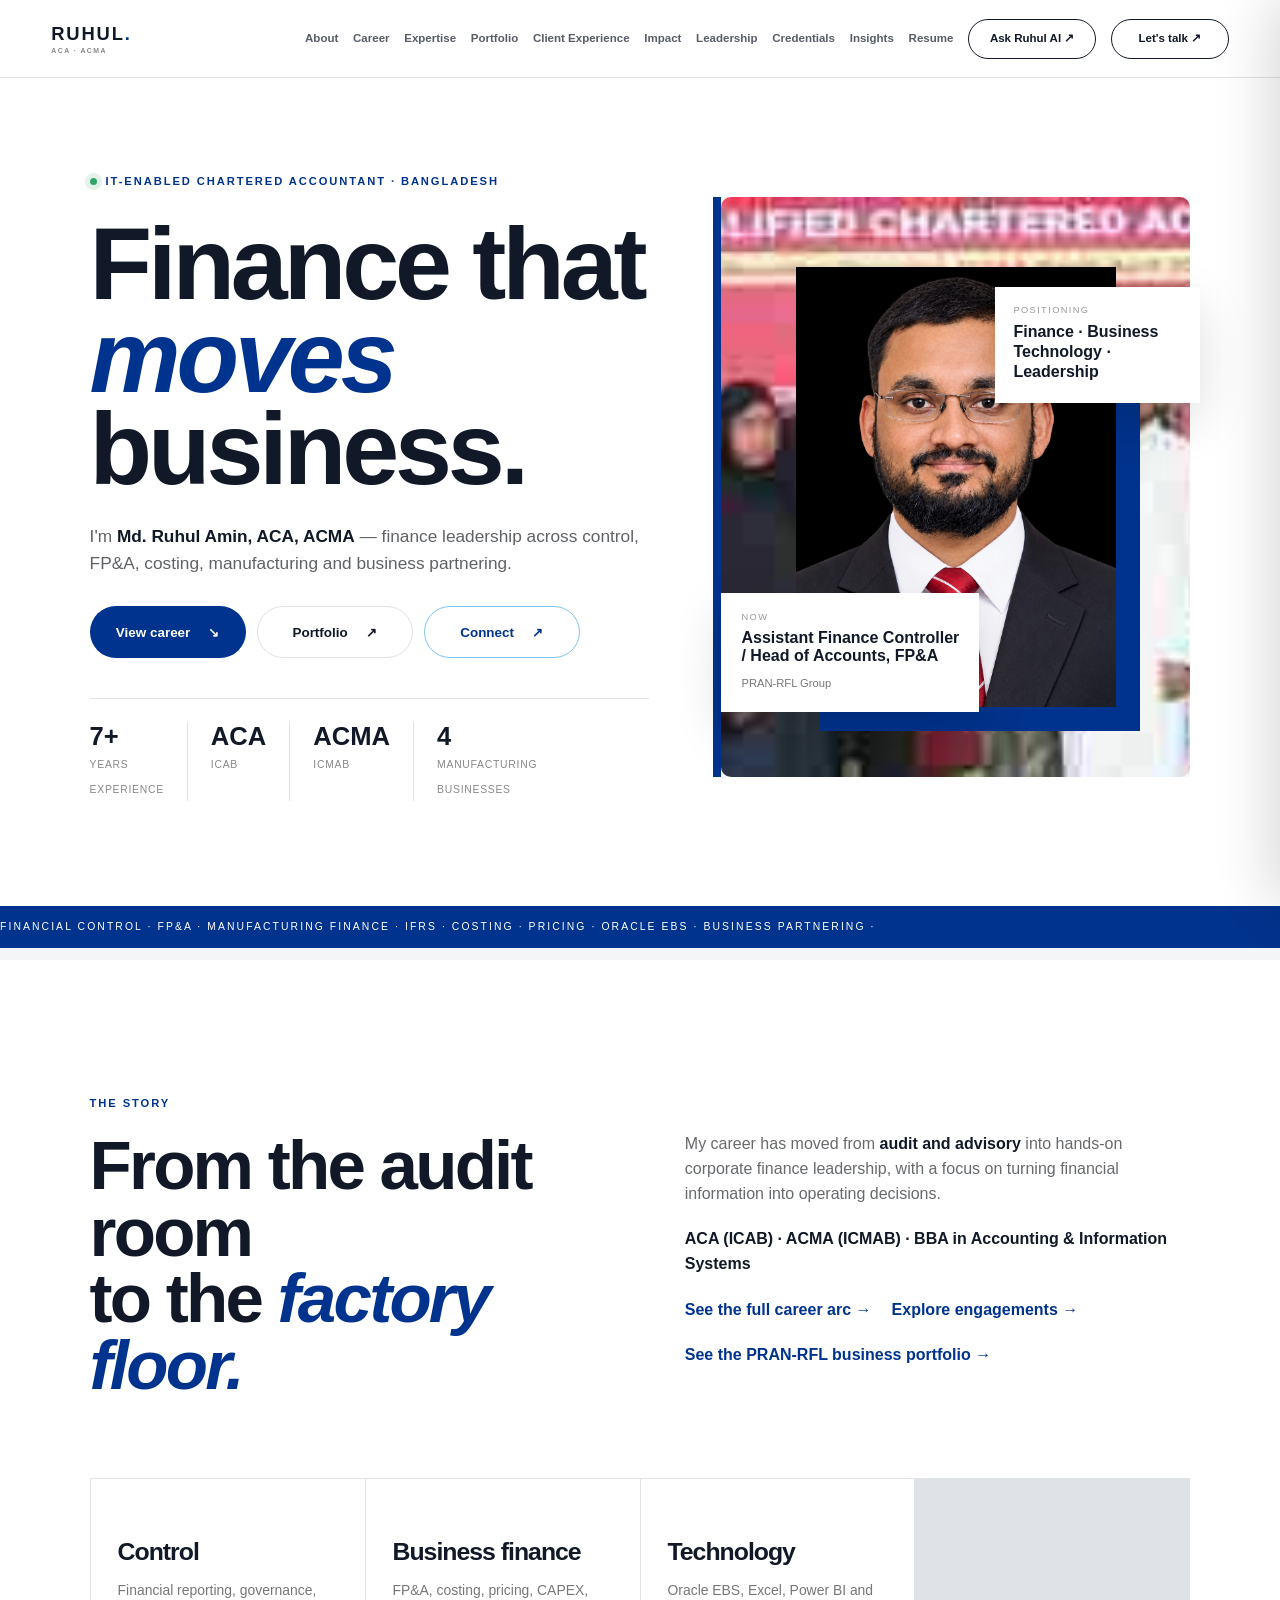
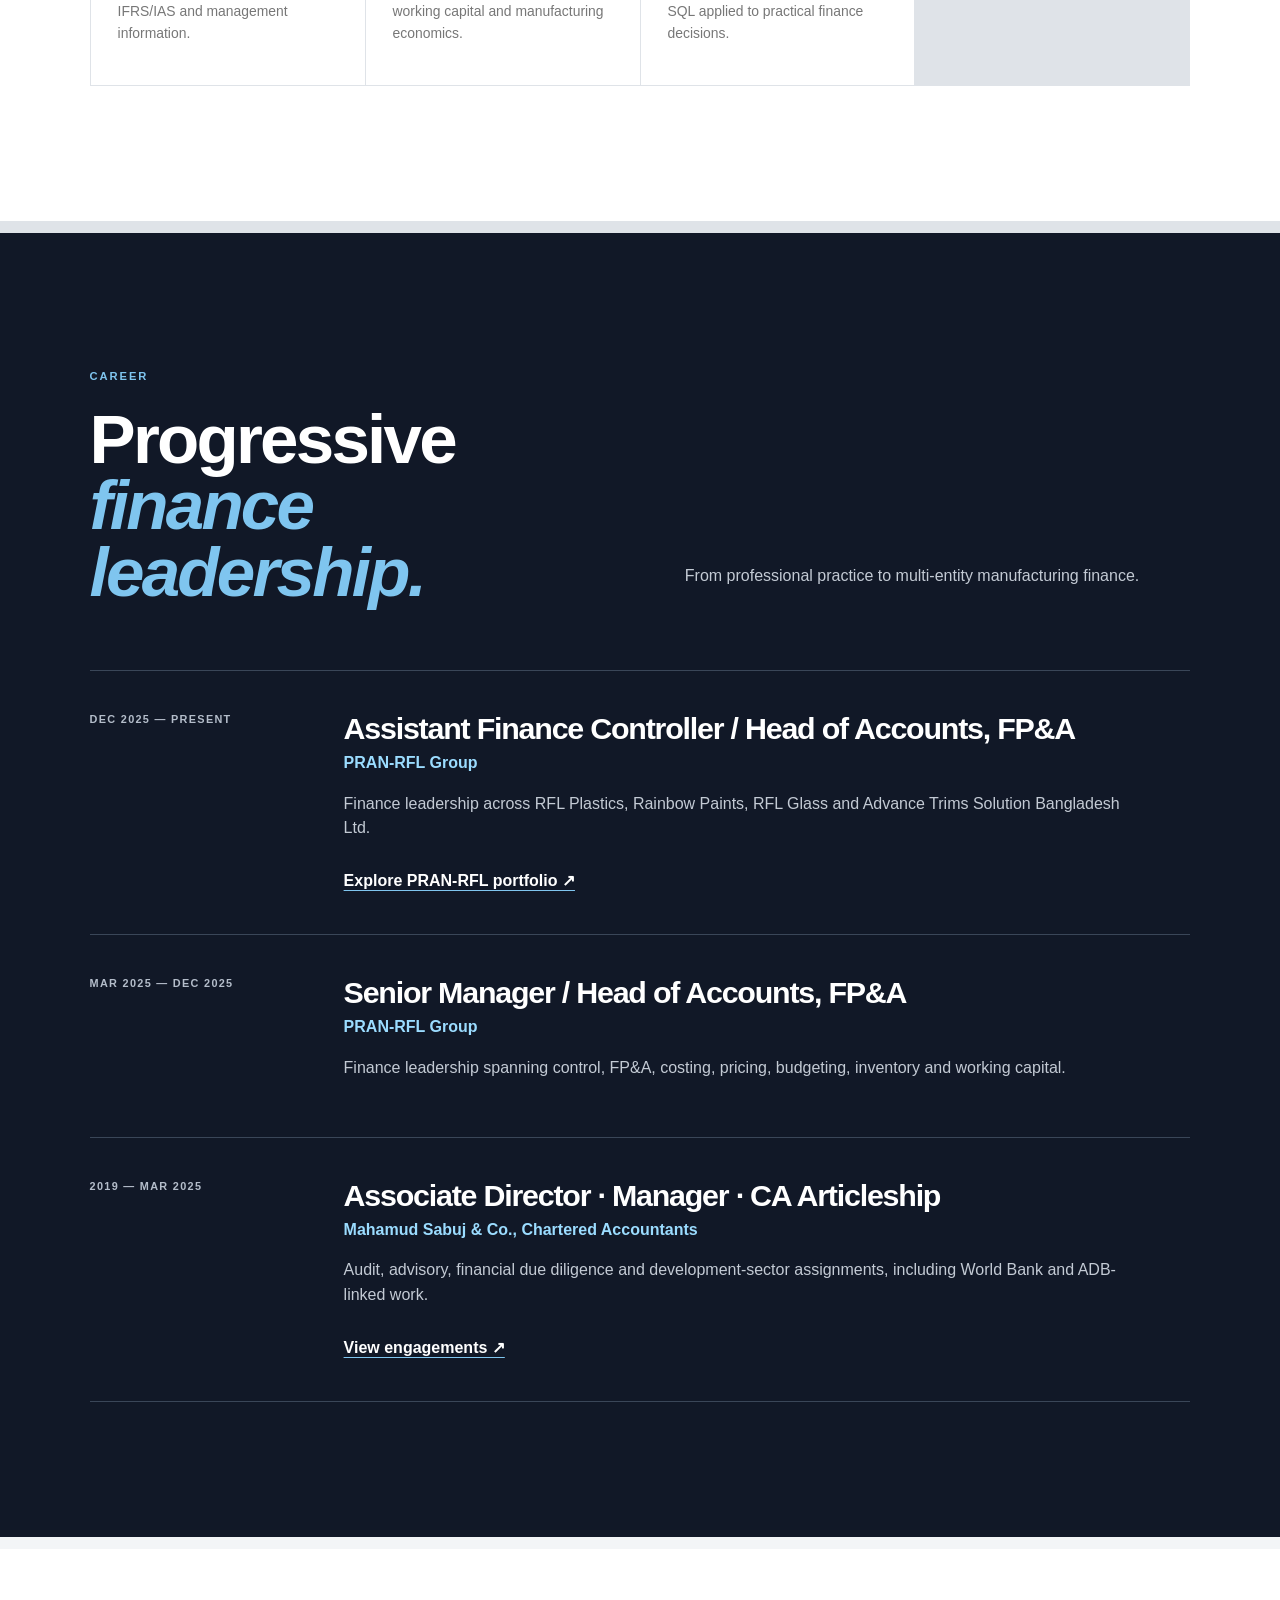
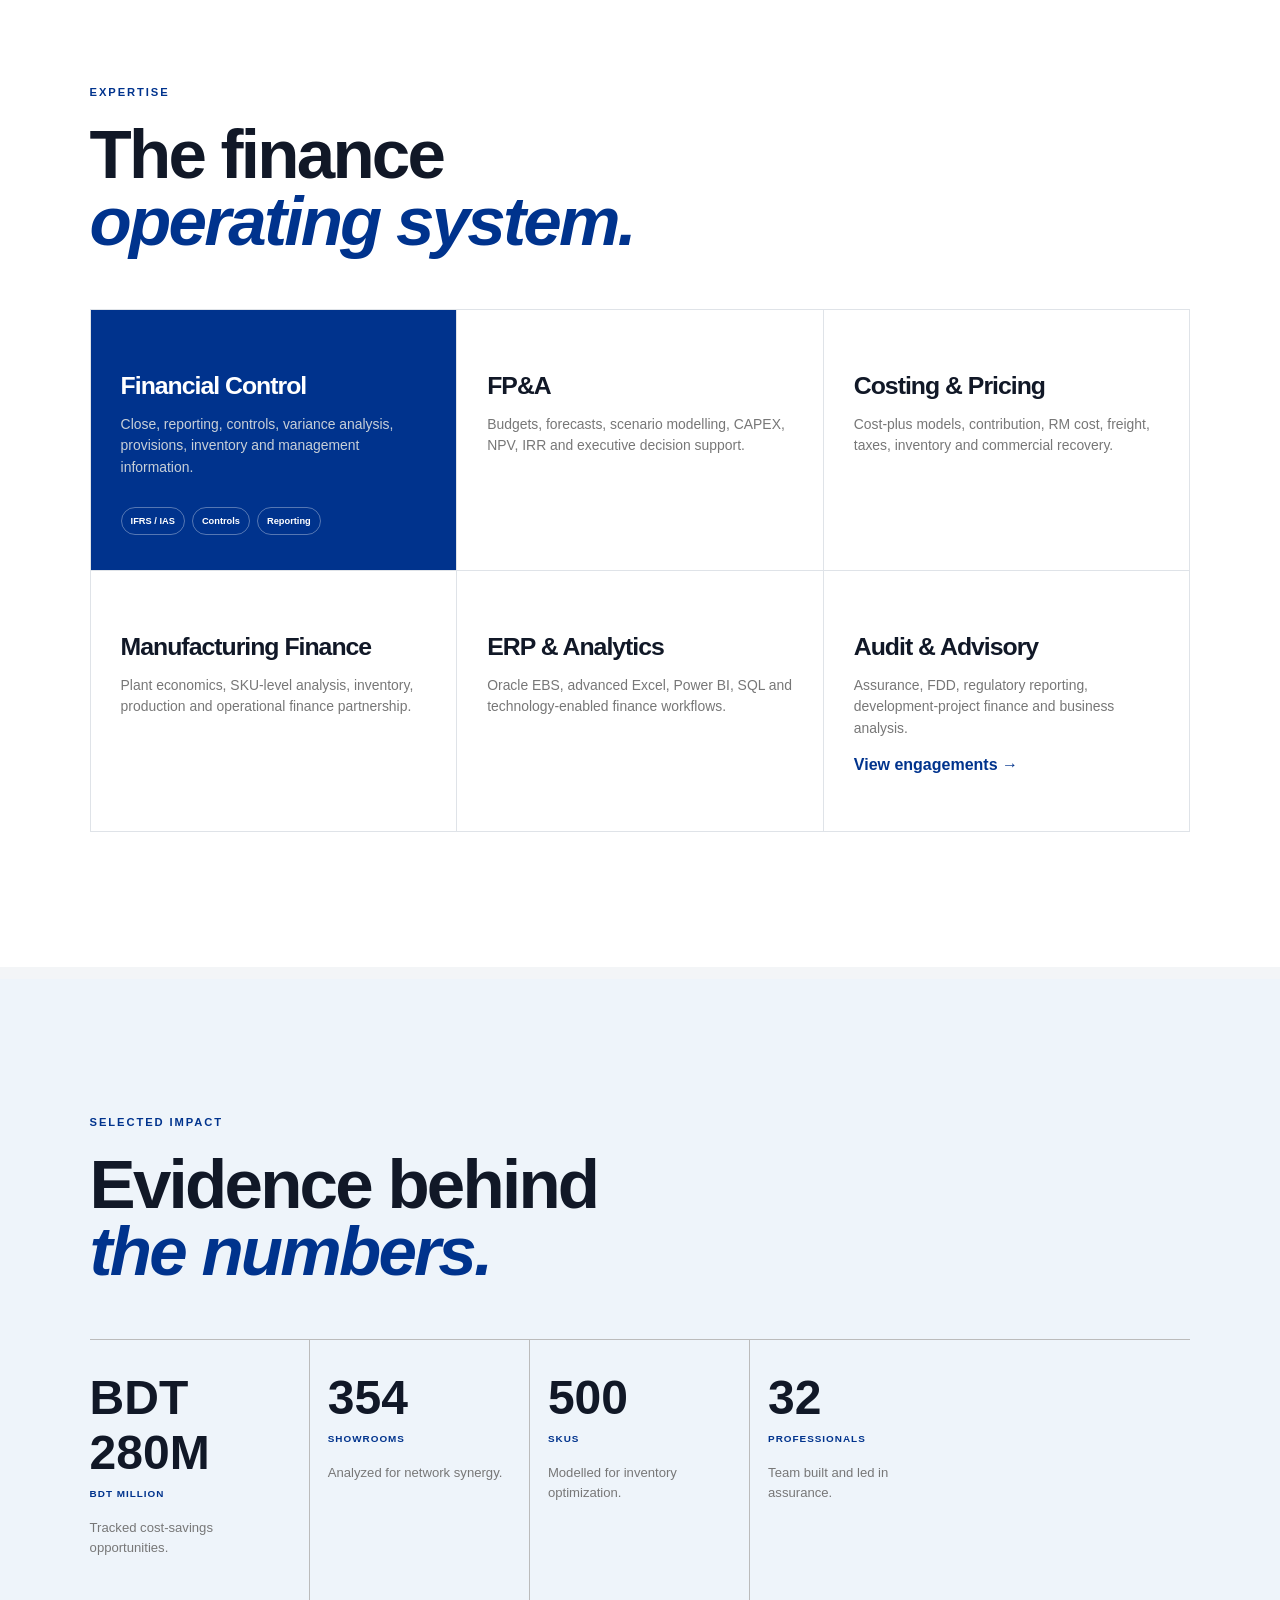
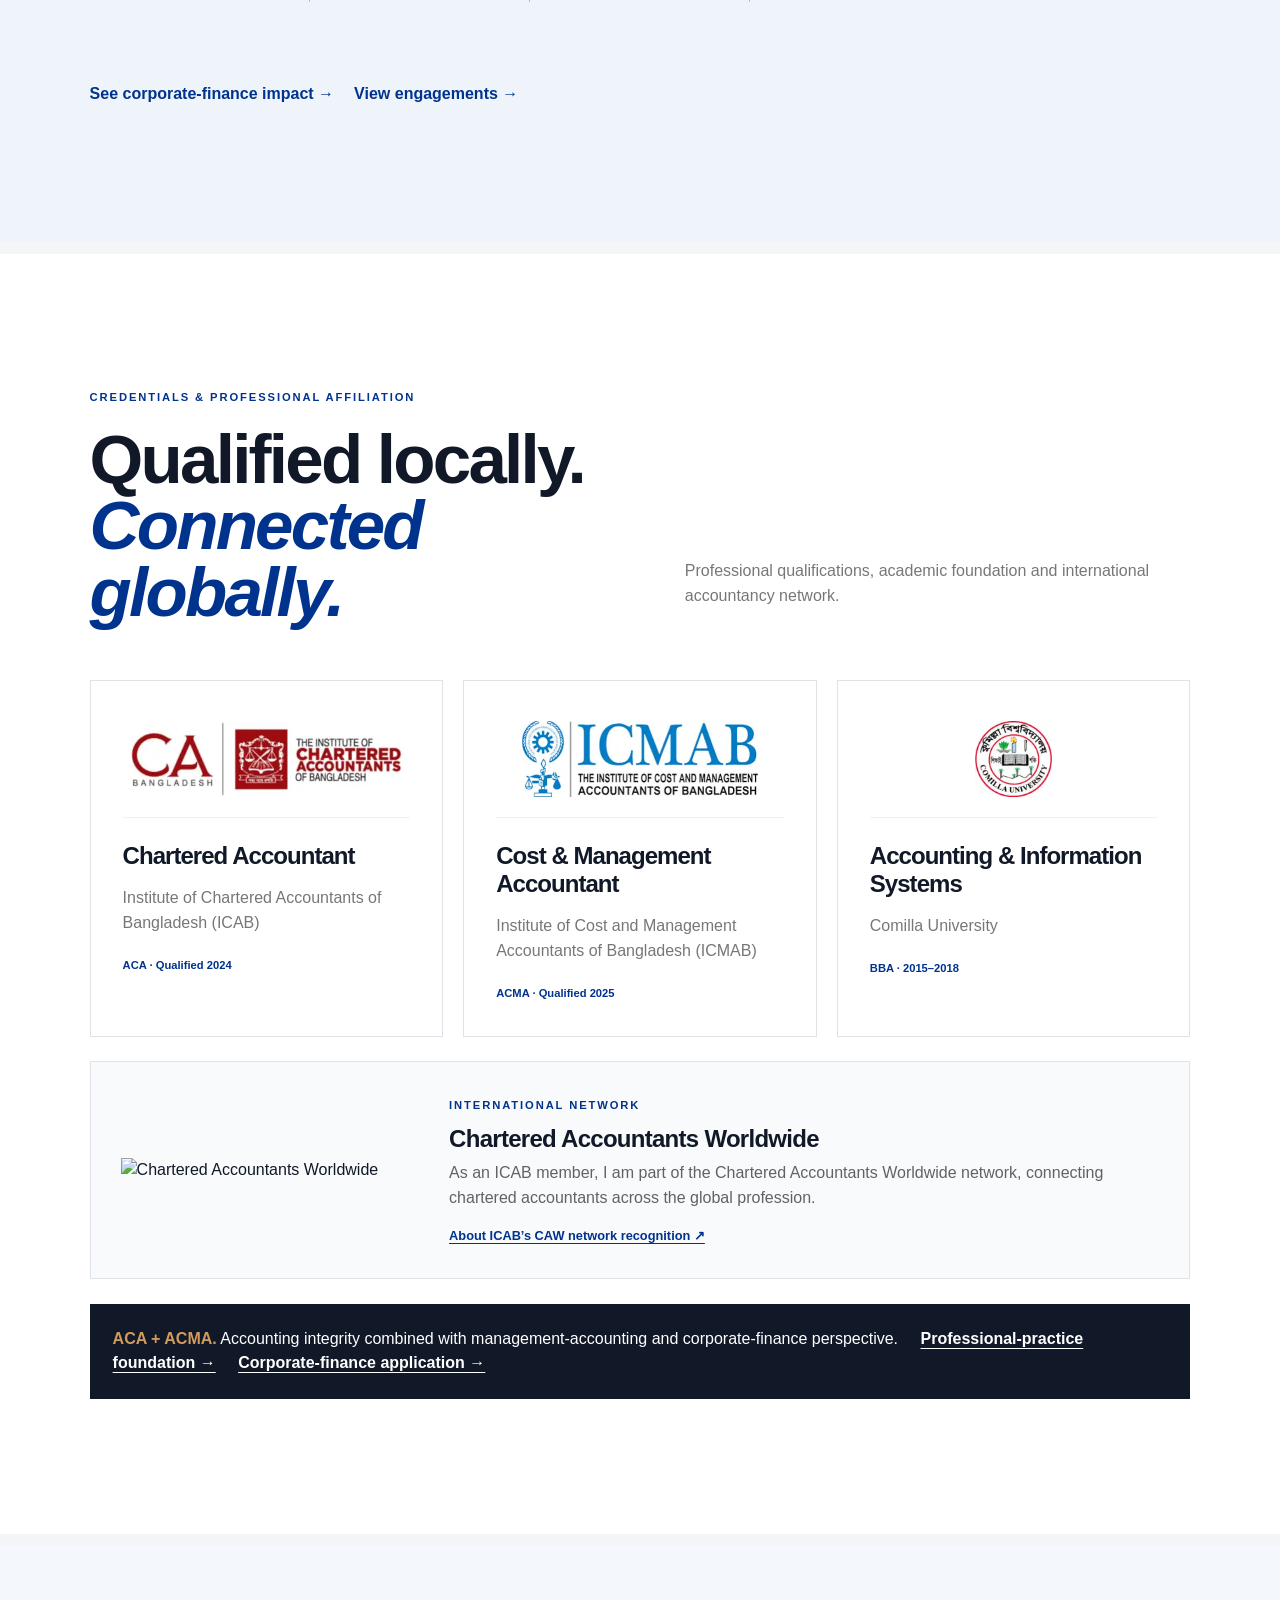
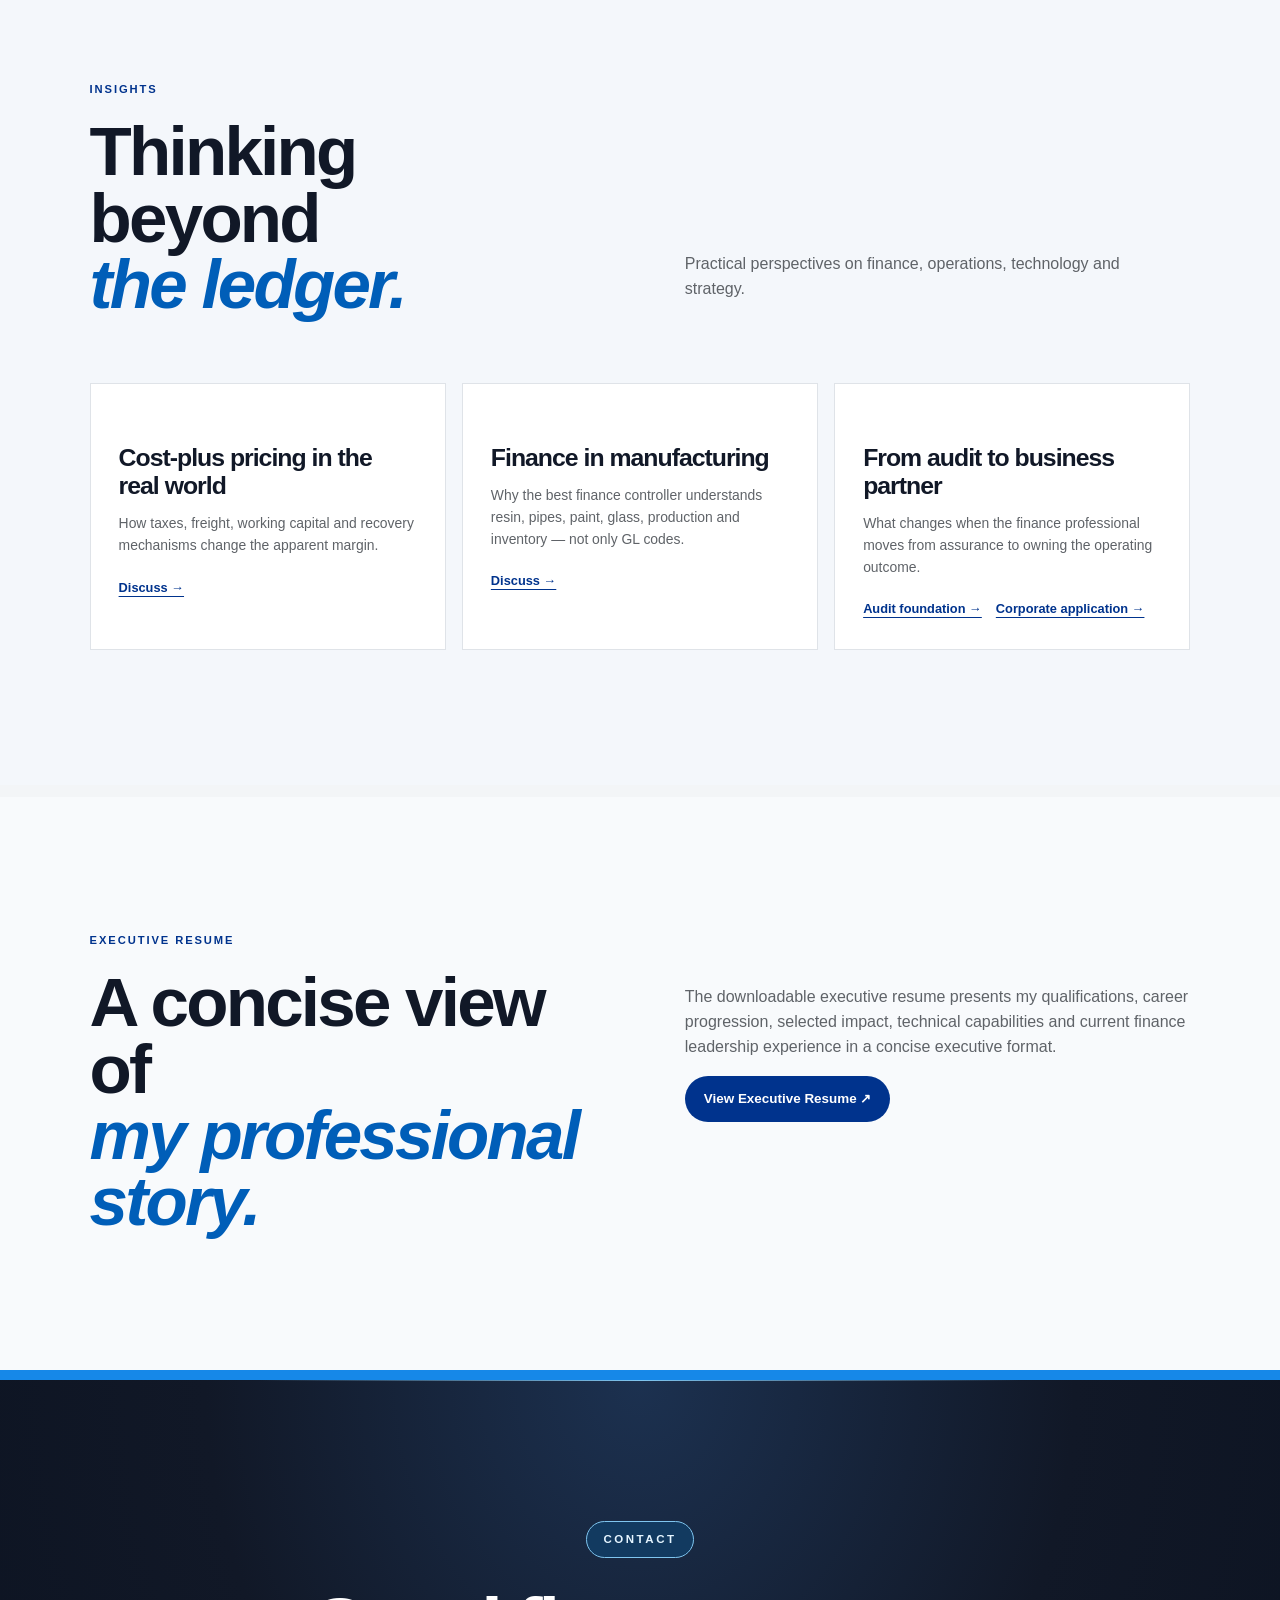
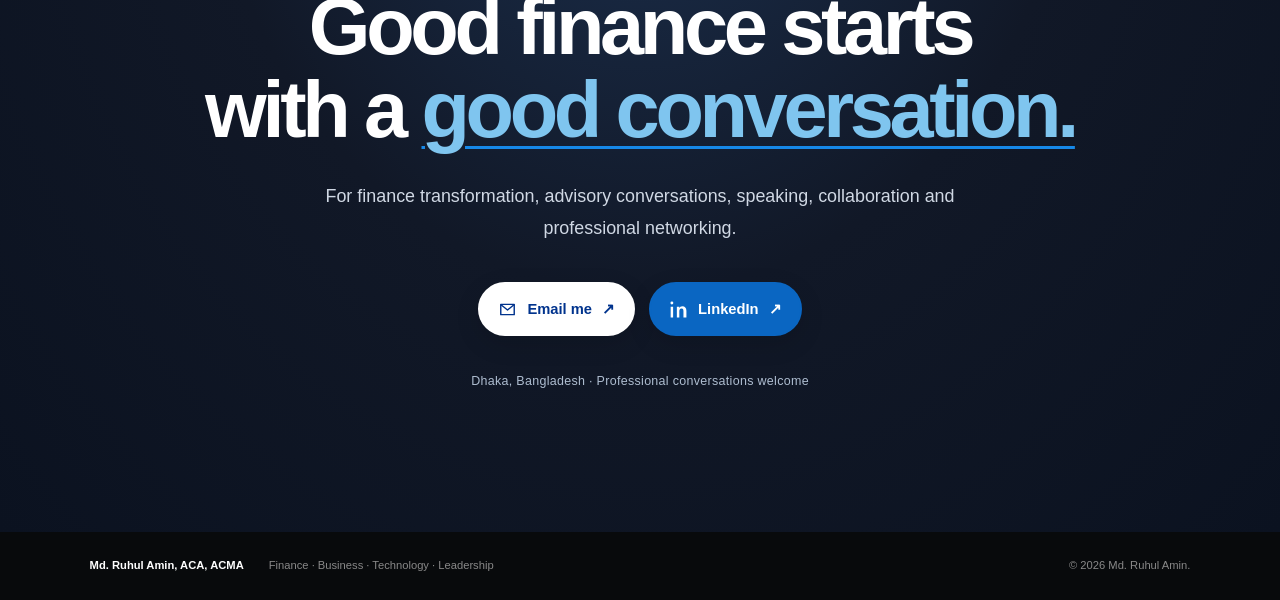
==== commit e6bea3cb: "Wire mobile navigation menu" ====
--- a/index.html
+++ b/index.html
@@ -52,12 +52,29 @@
 <script>(function(){const box=document.querySelector(".convocation-slideshow");if(!box)return;const slides=[...box.querySelectorAll("img")];if(slides.length<2)return;const reduce=window.matchMedia&&window.matchMedia("(prefers-reduced-motion: reduce)").matches;if(reduce)return;let active=0;window.setInterval(()=>{slides[active].classList.remove("is-active");active=(active+1)%slides.length;slides[active].classList.add("is-active")},5600)})();</script><script data-convocation-rotator>
 (() => {
   const slides = Array.from(document.querySelectorAll('.convocation-slideshow img'));
-  if (slides.length < 2) return;
-  let active = Math.max(0, slides.findIndex(img => img.classList.contains('is-active')));
-  window.setInterval(() => {
-    slides[active].classList.remove('is-active');
-    active = (active + 1) % slides.length;
-    slides[active].classList.add('is-active');
-  }, 5000);
+  if (slides.length > 1) {
+    let active = Math.max(0, slides.findIndex(img => img.classList.contains('is-active')));
+    window.setInterval(() => {
+      slides[active].classList.remove('is-active');
+      active = (active + 1) % slides.length;
+      slides[active].classList.add('is-active');
+    }, 5000);
+  }
+  const menuButton = document.querySelector('.hamb');
+  const nav = document.querySelector('header nav');
+  if (menuButton && nav) {
+    menuButton.setAttribute('aria-label', 'Toggle navigation');
+    menuButton.setAttribute('aria-expanded', 'false');
+    menuButton.addEventListener('click', () => {
+      const opened = nav.classList.toggle('is-open');
+      menuButton.setAttribute('aria-expanded', String(opened));
+      menuButton.textContent = opened ? '×' : '☰';
+    });
+    nav.querySelectorAll('a').forEach(link => link.addEventListener('click', () => {
+      nav.classList.remove('is-open');
+      menuButton.setAttribute('aria-expanded', 'false');
+      menuButton.textContent = '☰';
+    }));
+  }
 })();
 </script><script src="ask-drawer.js"></script></body></html>
--- a/styles.css
+++ b/styles.css
@@ -482,43 +482,52 @@
 }
 
 
-/* Subtle rotating convocation photos behind the homepage portrait. */
-.hero-art{isolation:isolate}
+/* Convocation slideshow: use the actual photographs, not a blurred tint. */
+.hero-art{isolation:isolate;position:relative}
 .hero-art .orb{z-index:0}
 .hero-art .convocation-slideshow{
-  position:absolute;
-  inset:0;
-  z-index:1;
-  overflow:hidden;
-  border-radius:10px;
-  pointer-events:none;
-  background:#eaf0f7;
+  position:absolute;inset:0;z-index:1;overflow:hidden;border-radius:10px;
+  pointer-events:none;background:#eaf0f7;
 }
 .hero-art .convocation-slideshow img{
-  position:absolute;
-  inset:0;
-  display:block;
-  width:100%;
-  height:100%;
-  object-fit:cover;
-  object-position:center;
-  opacity:0;
-  filter:saturate(.78) contrast(.9);
-  transition:opacity 1.4s ease-in-out;
-}
-.hero-art .convocation-slideshow img.is-active{opacity:.42}
-.hero-art .convocation-wash{
-  position:absolute;
-  inset:0;
-  display:block;
-  background:linear-gradient(115deg,rgba(245,247,250,.64),rgba(245,247,250,.28) 55%,rgba(245,247,250,.48));
-}
-.hero-art .gridlines{z-index:1;pointer-events:none}
+  position:absolute;inset:0;display:block;width:100%;height:100%;
+  object-fit:cover;object-position:center;opacity:0;filter:none;
+  transition:opacity .8s ease-in-out;
+}
+.hero-art .convocation-slideshow img.is-active{opacity:.94}
+.hero-art .convocation-wash{display:none}
+.hero-art .gridlines{z-index:1;pointer-events:none;opacity:.12}
 .hero-art .portrait-card{z-index:2}
 .hero-art .floating{z-index:4}
-@media(max-width:600px){
-  .hero-art .convocation-slideshow img.is-active{opacity:.32}
-  .hero-art .convocation-wash{background:linear-gradient(115deg,rgba(245,247,250,.7),rgba(245,247,250,.4) 55%,rgba(245,247,250,.55))}
+
+/* Use a genuinely mobile layout even when a phone browser requests desktop view. */
+@media(max-width:900px), (hover:none) and (pointer:coarse) {
+  header{height:auto;min-height:64px;padding:12px 6vw}
+  header nav{display:none}
+  header .hamb{display:block}
+  .hero{
+    min-height:0;padding:38px 6vw 46px;grid-template-columns:minmax(0,1fr);
+    gap:28px;align-items:start;
+  }
+  .hero-copy{min-width:0}
+  .hero h1{font-size:clamp(3rem,10vw,4.5rem);margin:20px 0}
+  .hero-text{font-size:1rem}
+  .actions{flex-wrap:wrap;margin:22px 0}
+  .proof{margin-top:28px;gap:0}
+  .proof div{padding:0 12px}
+  .hero-art{min-height:390px;width:100%;padding:18px;border-left:0;border-top:6px solid #00338D}
+  .hero-art .convocation-slideshow{border-radius:8px}
+  .hero-art .convocation-slideshow img{object-position:center}
+  .portrait{width:min(250px,65vw);height:350px}
+  .orb{width:300px;height:300px}
+}
+@media(max-width:600px), (hover:none) and (pointer:coarse) {
+  .hero{padding-top:30px;padding-bottom:36px}
+  .hero-art{min-height:340px;padding:14px}
+  .hero-art .portrait{width:220px;height:310px}
+  .hero-art .orb{width:260px;height:260px}
+  .hero .proof b{font-size:1.25rem}
+  .hero .proof span{font-size:.58rem}
 }
 @media(prefers-reduced-motion:reduce){
   .hero-art .convocation-slideshow img{transition:none}
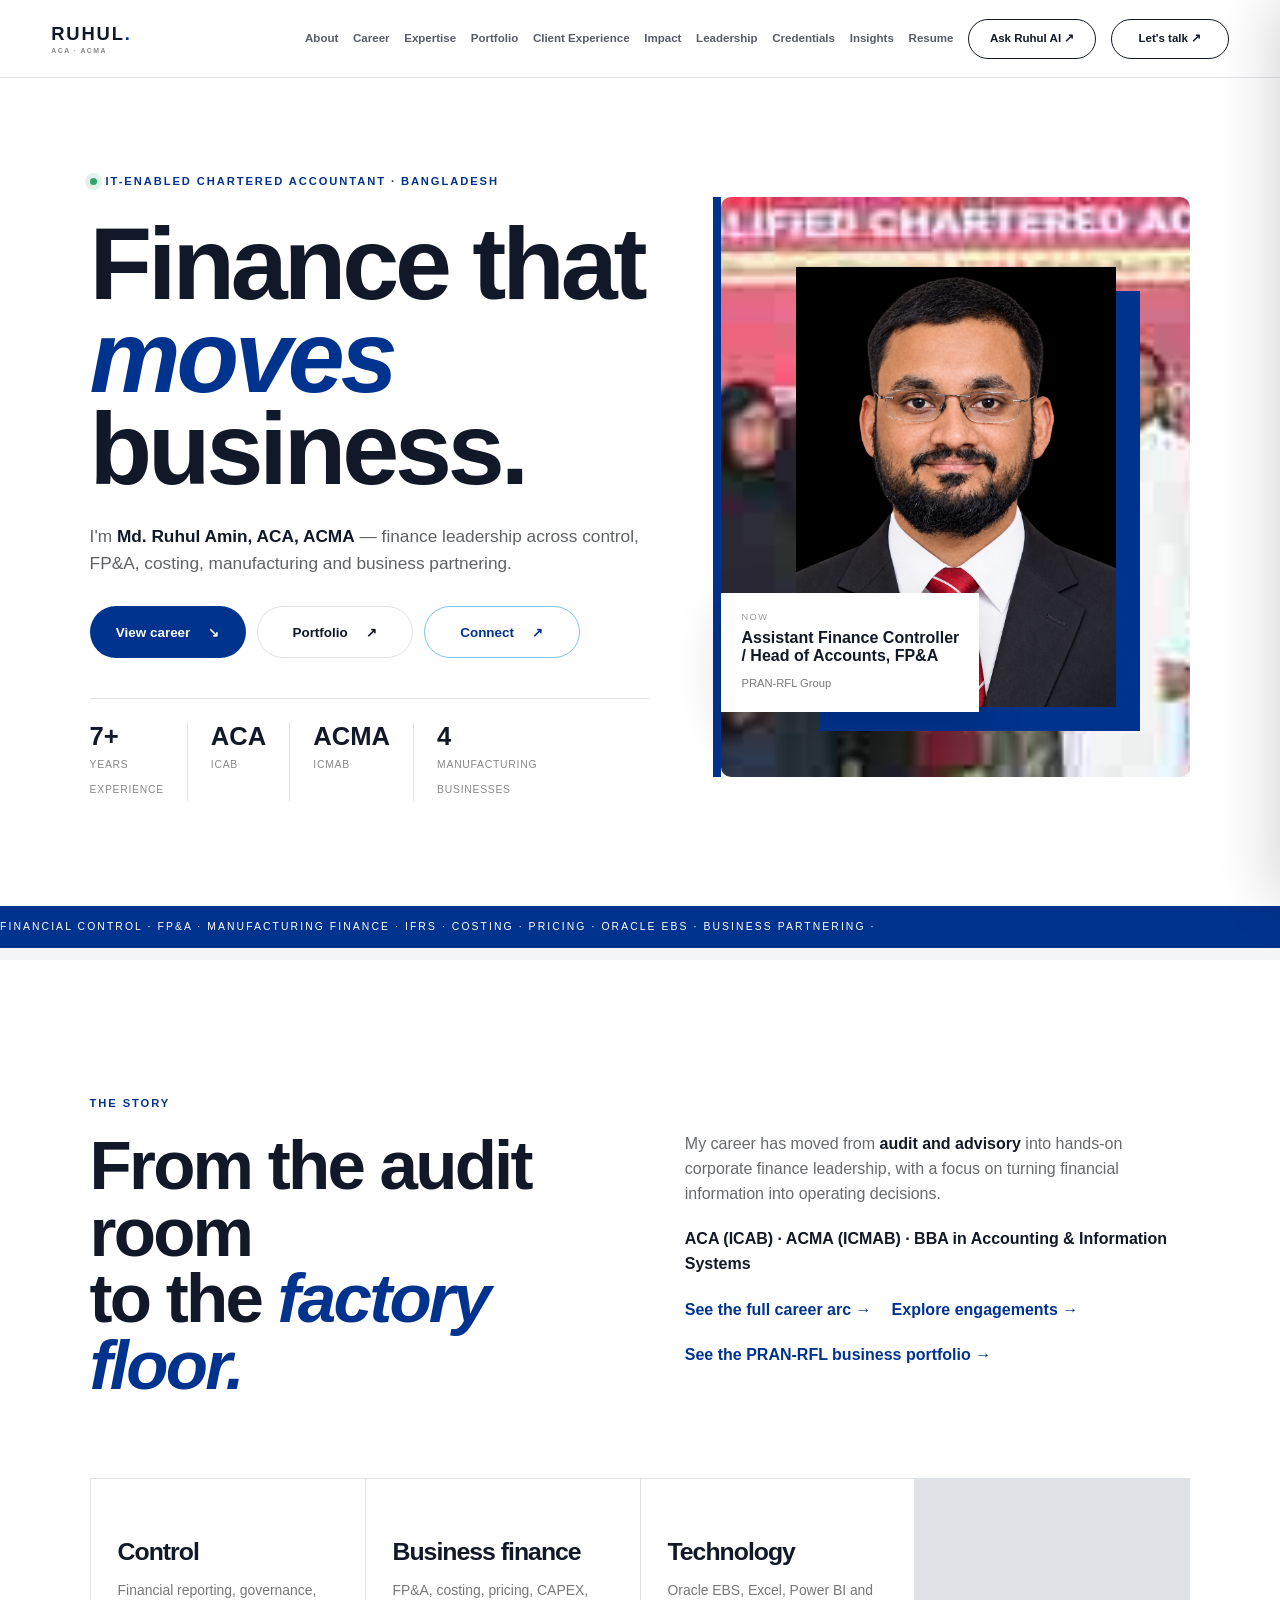
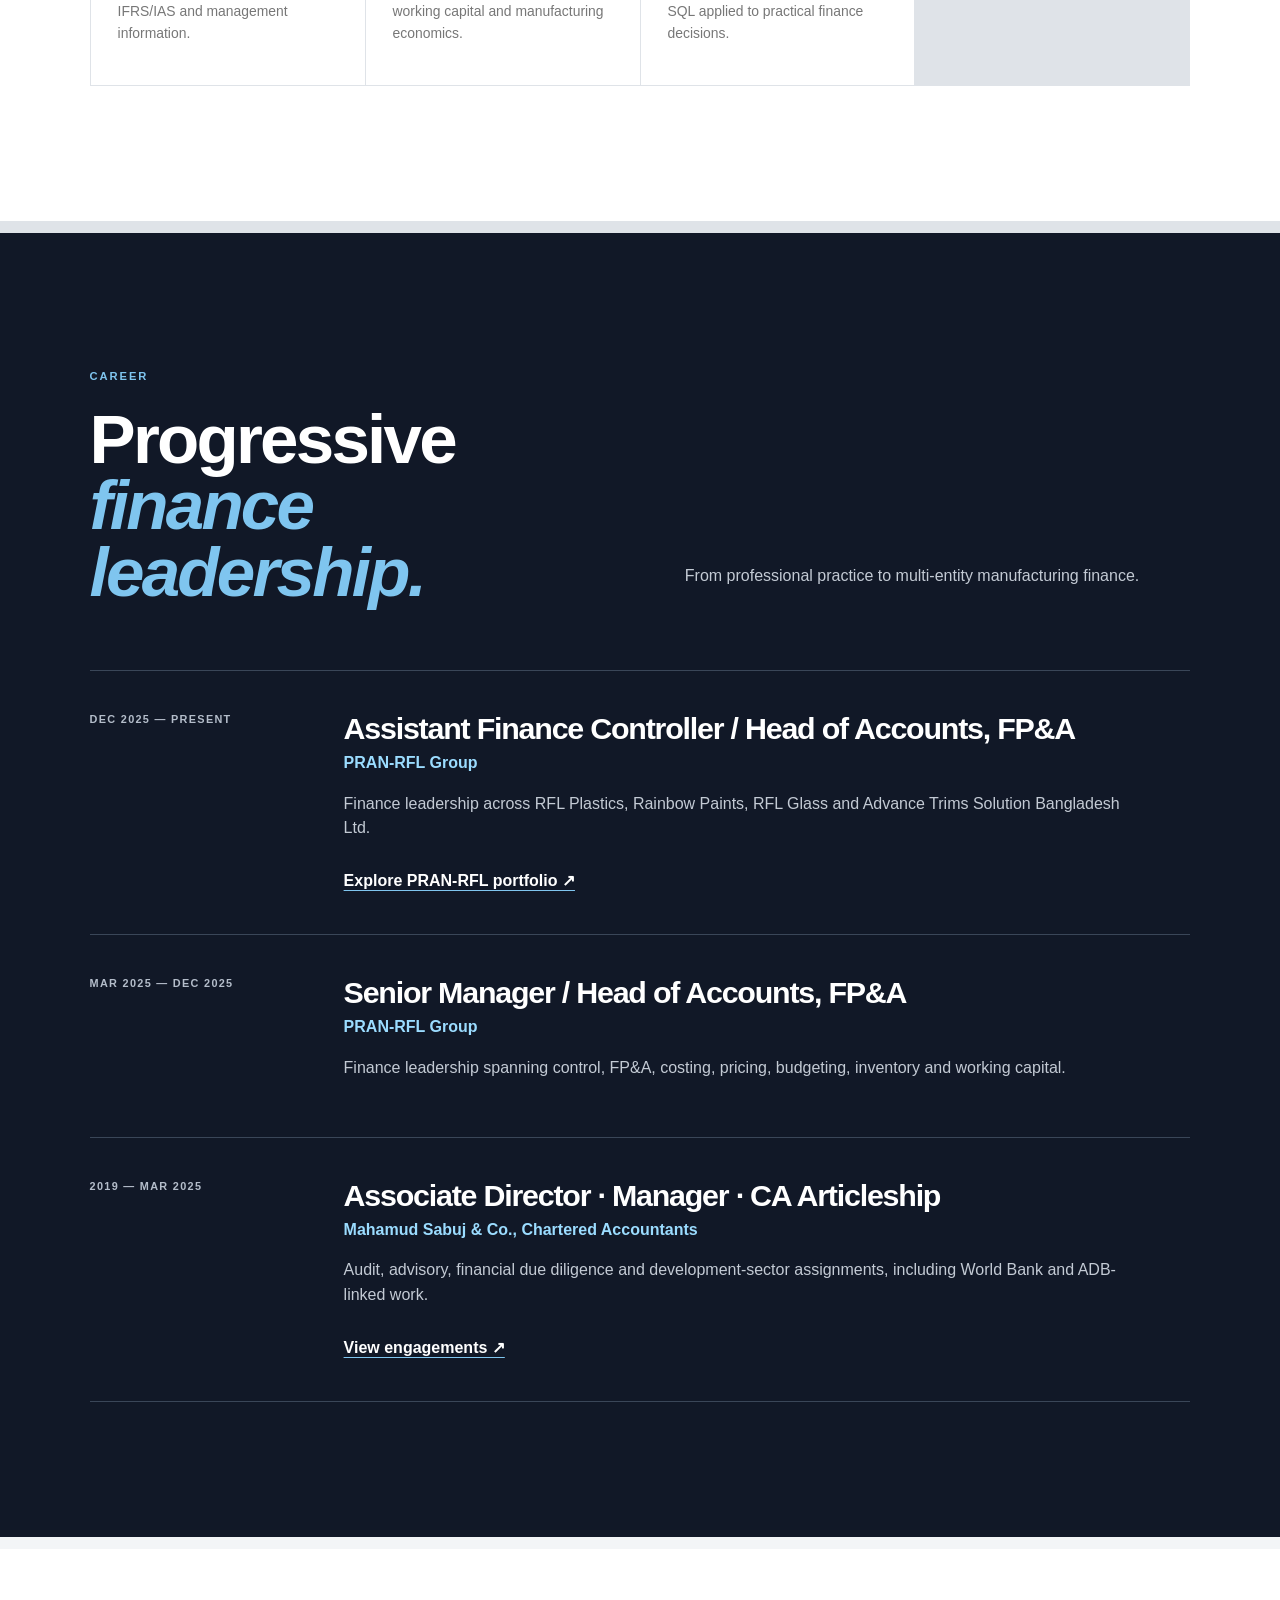
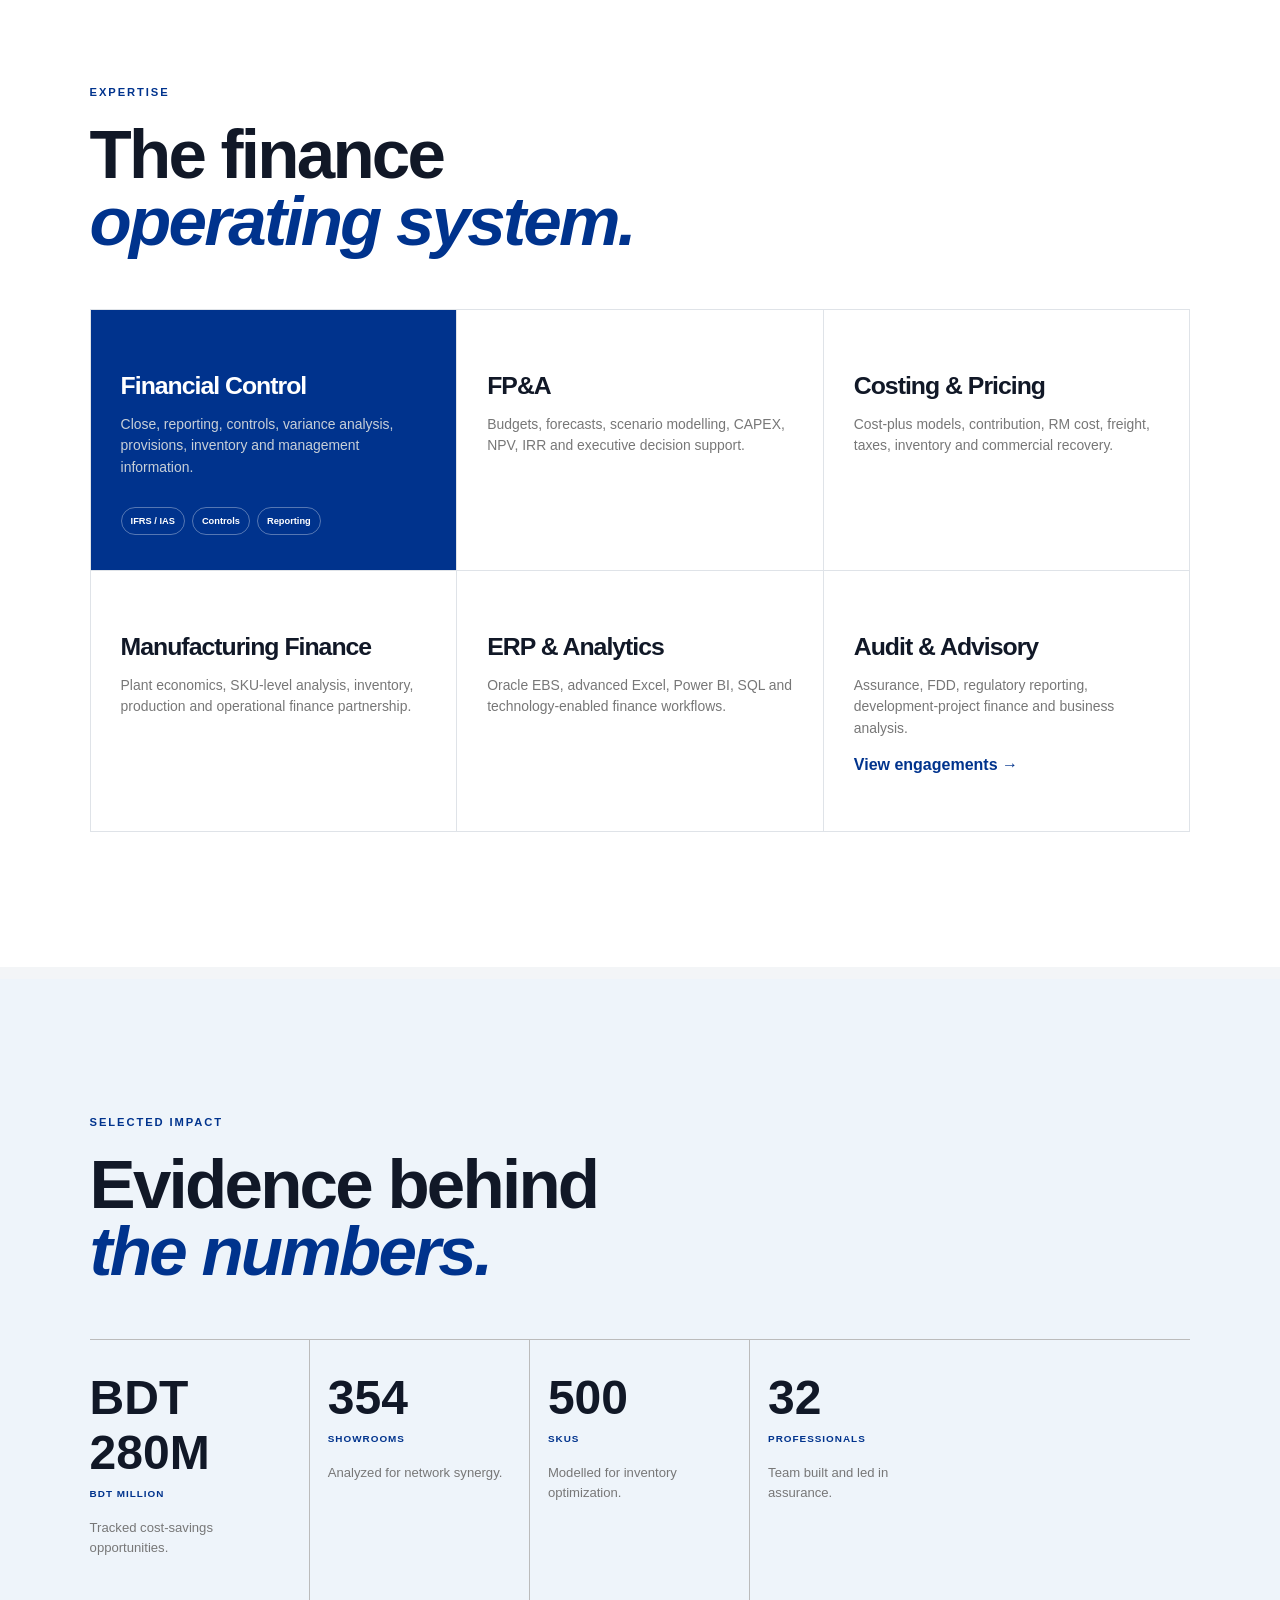
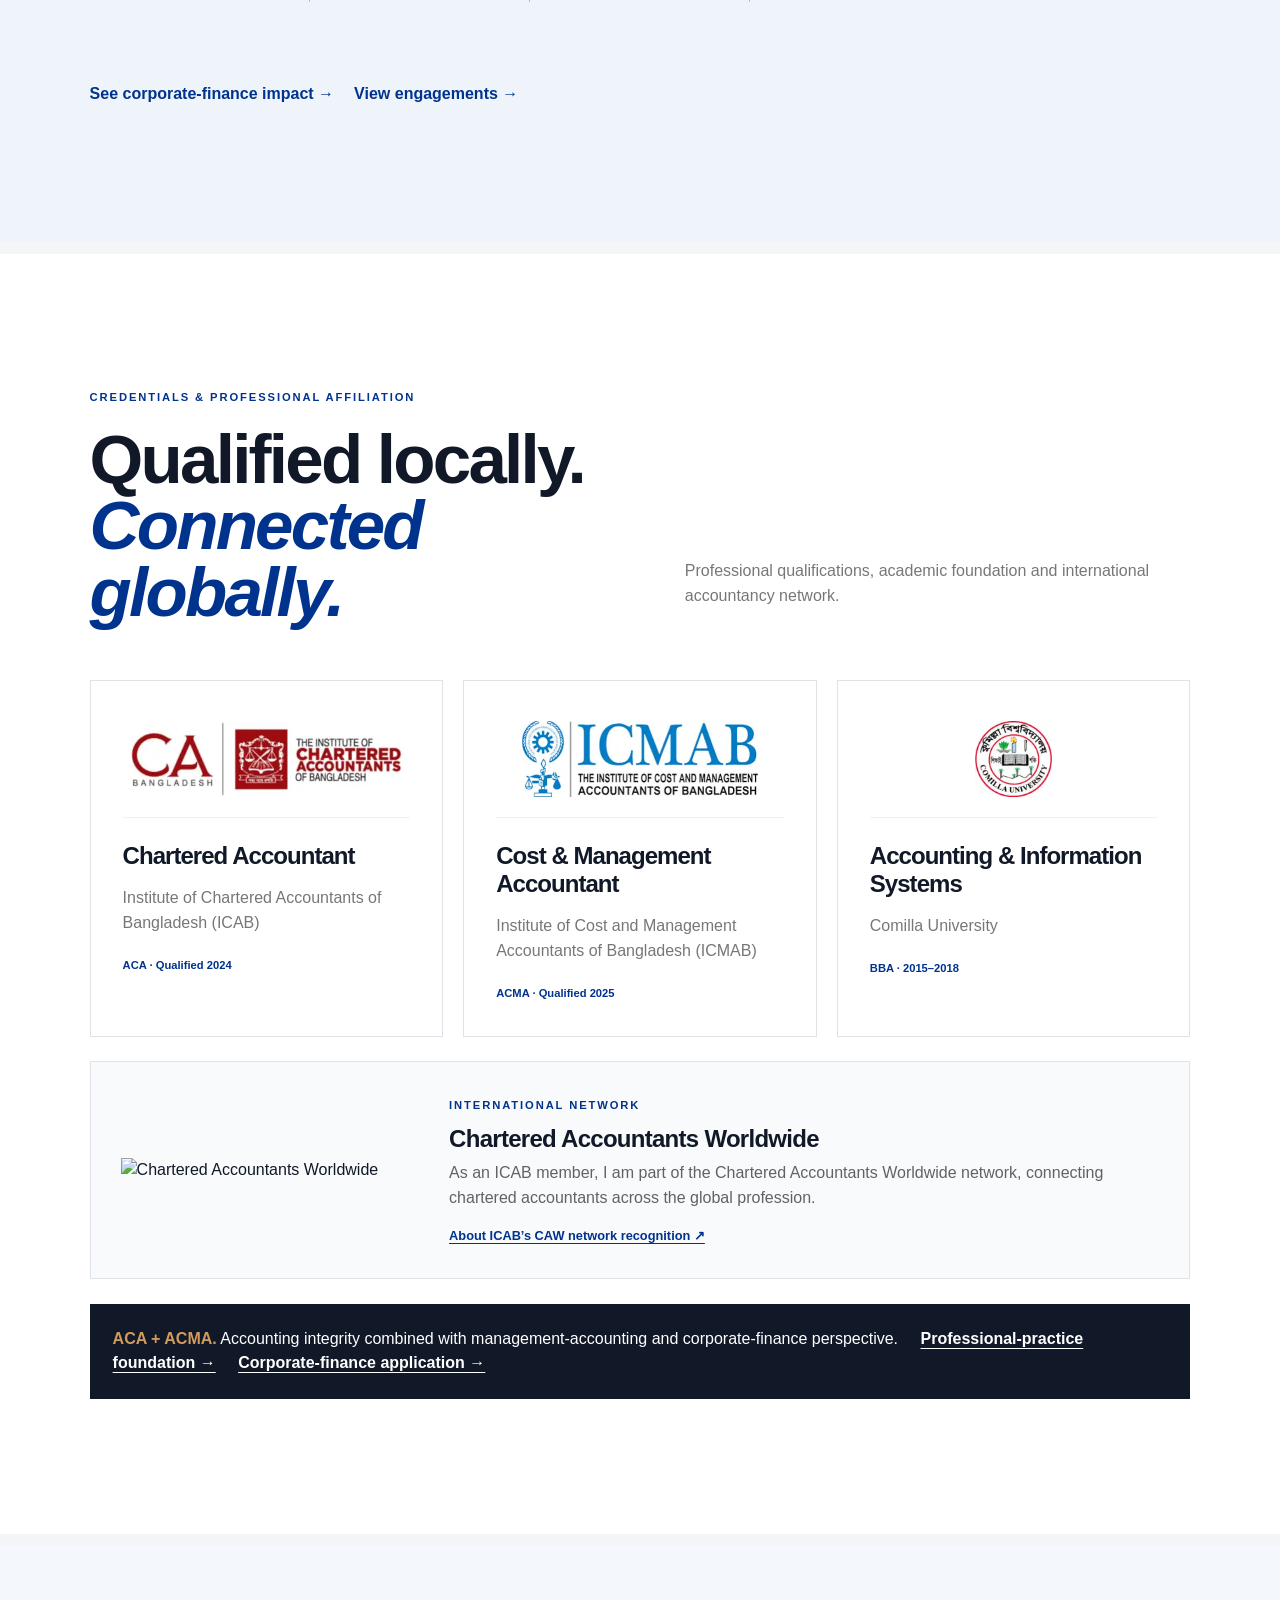
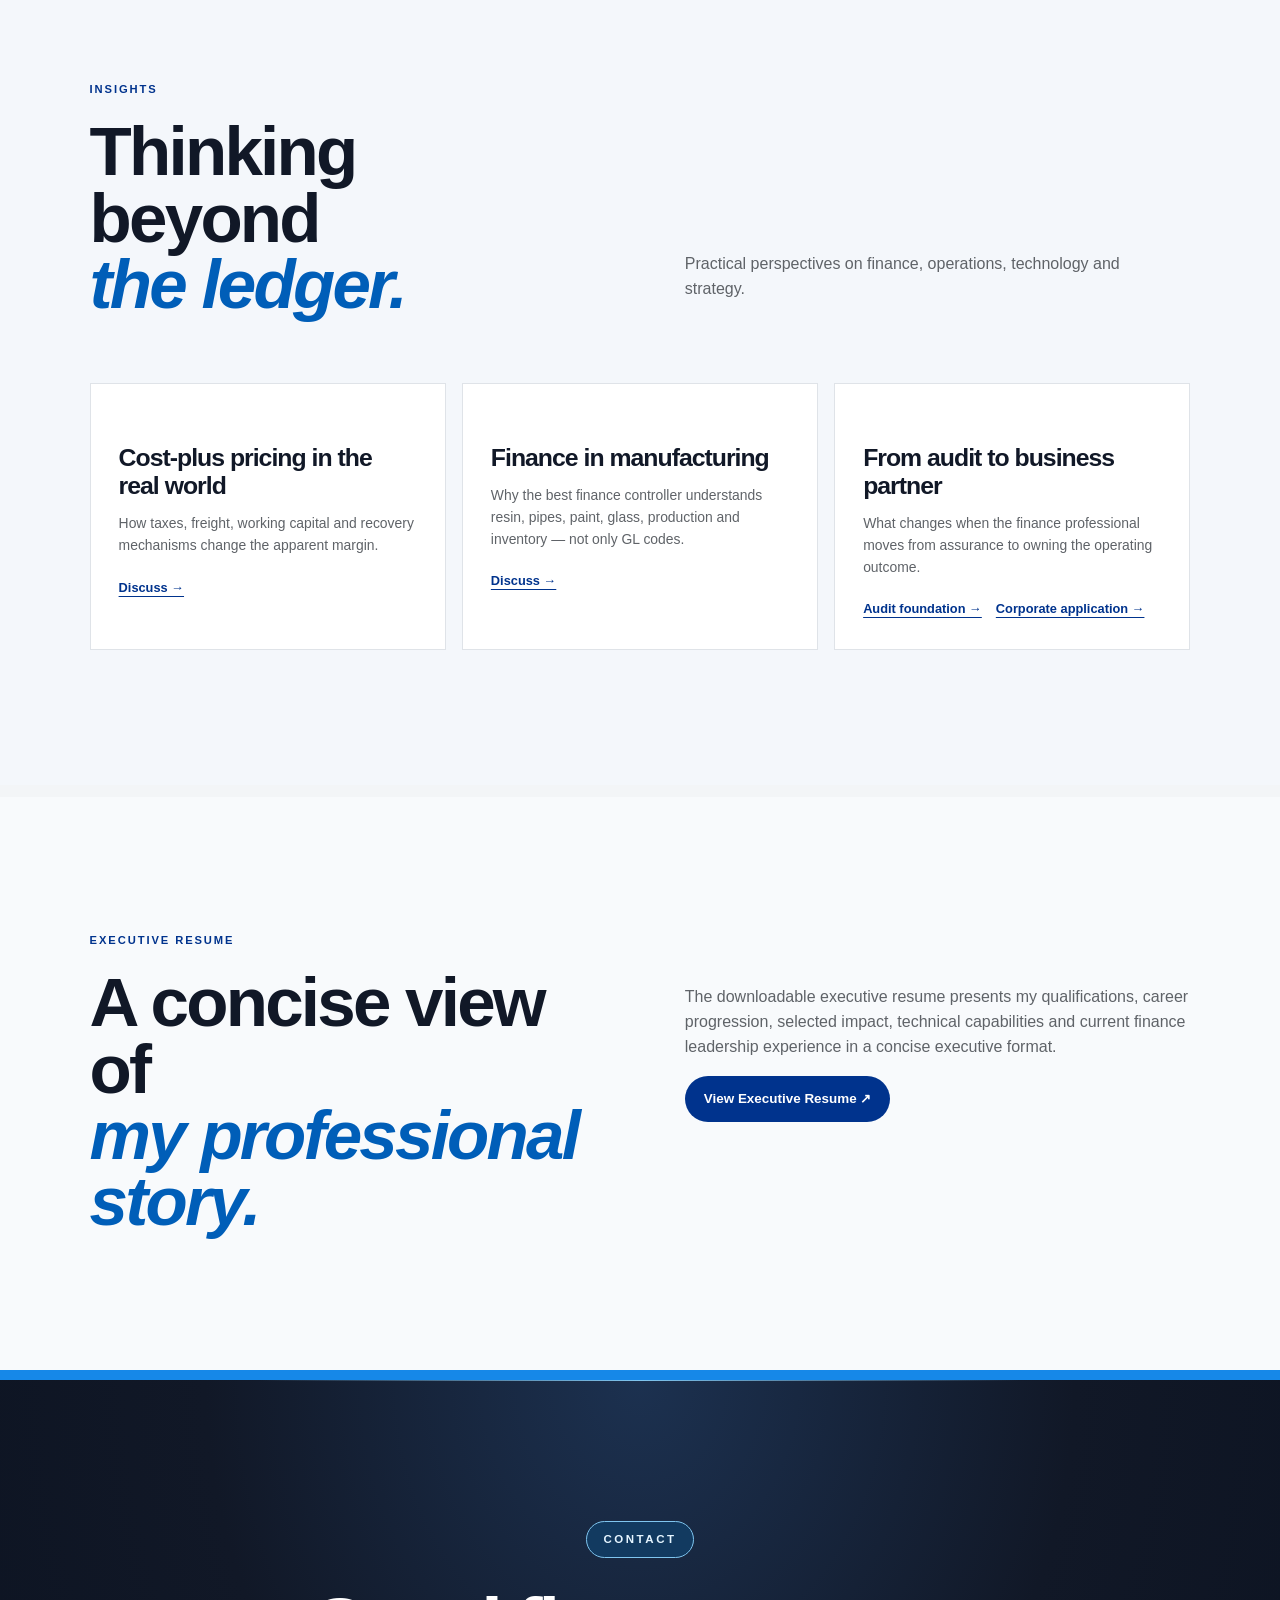
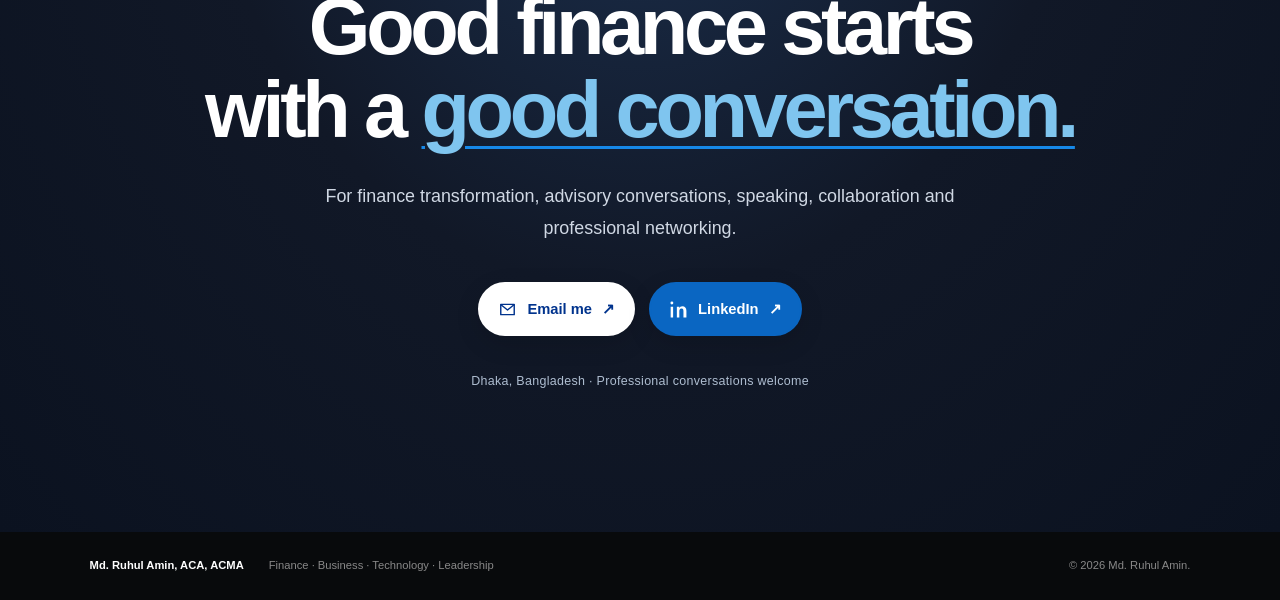
==== commit 35990f59: "Remove positioning card from homepage portrait" ====
--- a/index.html
+++ b/index.html
@@ -5,7 +5,7 @@
 .portrait-card{background:#fff!important;display:flex!important;align-items:flex-end;justify-content:center;overflow:hidden}
 @media(max-width:700px){.credential-note .text-link{display:block;margin:12px 0 0}}
 </style></head><body><div class="progress"></div><header><a class="logo" href="#home">RUHUL<span>.</span><small>ACA · ACMA</small></a><button class="hamb">☰</button><nav><a href="#about">About</a><a href="#career">Career</a><a href="#expertise">Expertise</a><a href="portfolio.html">Portfolio</a><a href="clients.html">Client Experience</a><a href="#impact">Impact</a><a href="leadership.html">Leadership</a><a href="credentials.html">Credentials</a><a href="#insights">Insights</a><a href="#resume">Resume</a><a href="#" class="nav-btn ask-trigger">Ask Ruhul AI ↗</a><a href="#contact" class="nav-btn">Let's talk ↗</a></nav></header><main id="home">
-<section class="hero"><div class="hero-copy"><div class="kicker"><span class="pulse"></span> IT-enabled Chartered Accountant · Bangladesh</div><h1>Finance that<br><i>moves</i> business.</h1><p class="hero-text">I'm <strong>Md. Ruhul Amin, ACA, ACMA</strong> — finance leadership across control, FP&A, costing, manufacturing and business partnering.</p><div class="actions"><a class="btn primary" href="#career">View career <b>↘</b></a><a class="btn ghost" href="portfolio.html">Portfolio <b>↗</b></a><a class="btn outline" href="#contact">Connect <b>↗</b></a></div><div class="proof"><div><b>7+</b><span>Years<br>experience</span></div><div><b>ACA</b><span>ICAB</span></div><div><b>ACMA</b><span>ICMAB</span></div><div><b>4</b><span>Manufacturing<br>businesses</span></div></div></div><div class="hero-art"><div class="convocation-slideshow" aria-hidden="true"><img class="is-active" src="[data-uri]" alt=""><img src="[data-uri]" alt=""><span class="convocation-wash"></span></div><div class="orb"></div><div class="gridlines"></div><div class="portrait portrait-card"><img src="assets/Ruhul.png?v=20261008" loading="eager" decoding="async" alt="Md. Ruhul Amin, ACA, ACMA"></div><div class="floating f1"><small>NOW</small><b>Assistant Finance Controller<br>/ Head of Accounts, FP&amp;A</b><span>PRAN-RFL Group</span></div><div class="floating f2"><small>POSITIONING</small><b>Finance · Business<br>Technology · Leadership</b></div></div></section>
+<section class="hero"><div class="hero-copy"><div class="kicker"><span class="pulse"></span> IT-enabled Chartered Accountant · Bangladesh</div><h1>Finance that<br><i>moves</i> business.</h1><p class="hero-text">I'm <strong>Md. Ruhul Amin, ACA, ACMA</strong> — finance leadership across control, FP&A, costing, manufacturing and business partnering.</p><div class="actions"><a class="btn primary" href="#career">View career <b>↘</b></a><a class="btn ghost" href="portfolio.html">Portfolio <b>↗</b></a><a class="btn outline" href="#contact">Connect <b>↗</b></a></div><div class="proof"><div><b>7+</b><span>Years<br>experience</span></div><div><b>ACA</b><span>ICAB</span></div><div><b>ACMA</b><span>ICMAB</span></div><div><b>4</b><span>Manufacturing<br>businesses</span></div></div></div><div class="hero-art"><div class="convocation-slideshow" aria-hidden="true"><img class="is-active" src="[data-uri]" alt=""><img src="[data-uri]" alt=""><span class="convocation-wash"></span></div><div class="orb"></div><div class="gridlines"></div><div class="portrait portrait-card"><img src="assets/Ruhul.png?v=20261008" loading="eager" decoding="async" alt="Md. Ruhul Amin, ACA, ACMA"></div><div class="floating f1"><small>NOW</small><b>Assistant Finance Controller<br>/ Head of Accounts, FP&amp;A</b><span>PRAN-RFL Group</span></div></div></section>
 <section class="marquee"><div>FINANCIAL CONTROL · FP&A · MANUFACTURING FINANCE · IFRS · COSTING · PRICING · ORACLE EBS · BUSINESS PARTNERING ·</div></section>
 <section id="about" class="section about"><div class="eyebrow">The story</div><div class="two-col"><div><h2>From the audit room<br>to the <em>factory floor.</em></h2></div><div class="body-copy"><p>My career has moved from <strong>audit and advisory</strong> into hands-on corporate finance leadership, with a focus on turning financial information into operating decisions.</p><p><strong>ACA (ICAB) · ACMA (ICMAB) · BBA in Accounting & Information Systems</strong></p><div class="relationship-links"><a class="text-link" href="#career">See the full career arc →</a><a class="text-link" href="clients.html">Explore engagements →</a><a class="text-link" href="portfolio.html">See the PRAN-RFL business portfolio →</a></div></div></div><div class="story-cards"><article><h3>Control</h3><p>Financial reporting, governance, IFRS/IAS and management information.</p></article><article><h3>Business finance</h3><p>FP&A, costing, pricing, CAPEX, working capital and manufacturing economics.</p></article><article><h3>Technology</h3><p>Oracle EBS, Excel, Power BI and SQL applied to practical finance decisions.</p></article></div></section>
 <section id="career" class="section dark"><div class="eyebrow">Career</div><div class="section-head"><h2>Progressive<br><em>finance leadership.</em></h2><p>From professional practice to multi-entity manufacturing finance.</p></div><div class="timeline">
--- a/styles.css
+++ b/styles.css
@@ -532,3 +532,15 @@
 @media(prefers-reduced-motion:reduce){
   .hero-art .convocation-slideshow img{transition:none}
 }
+
+@media(max-width:900px), (hover:none) and (pointer:coarse) {
+  header{position:sticky}
+  header nav.is-open{
+    display:flex;position:absolute;top:100%;left:0;right:0;
+    flex-direction:column;align-items:stretch;gap:0;
+    padding:10px 6vw 18px;background:#fff;
+    border-bottom:1px solid #dfe3e8;box-shadow:0 14px 24px #11182718;
+  }
+  header nav.is-open a{display:block;padding:10px 0;font-size:14px}
+  header nav.is-open .nav-btn{padding:10px 14px;text-align:center}
+}
